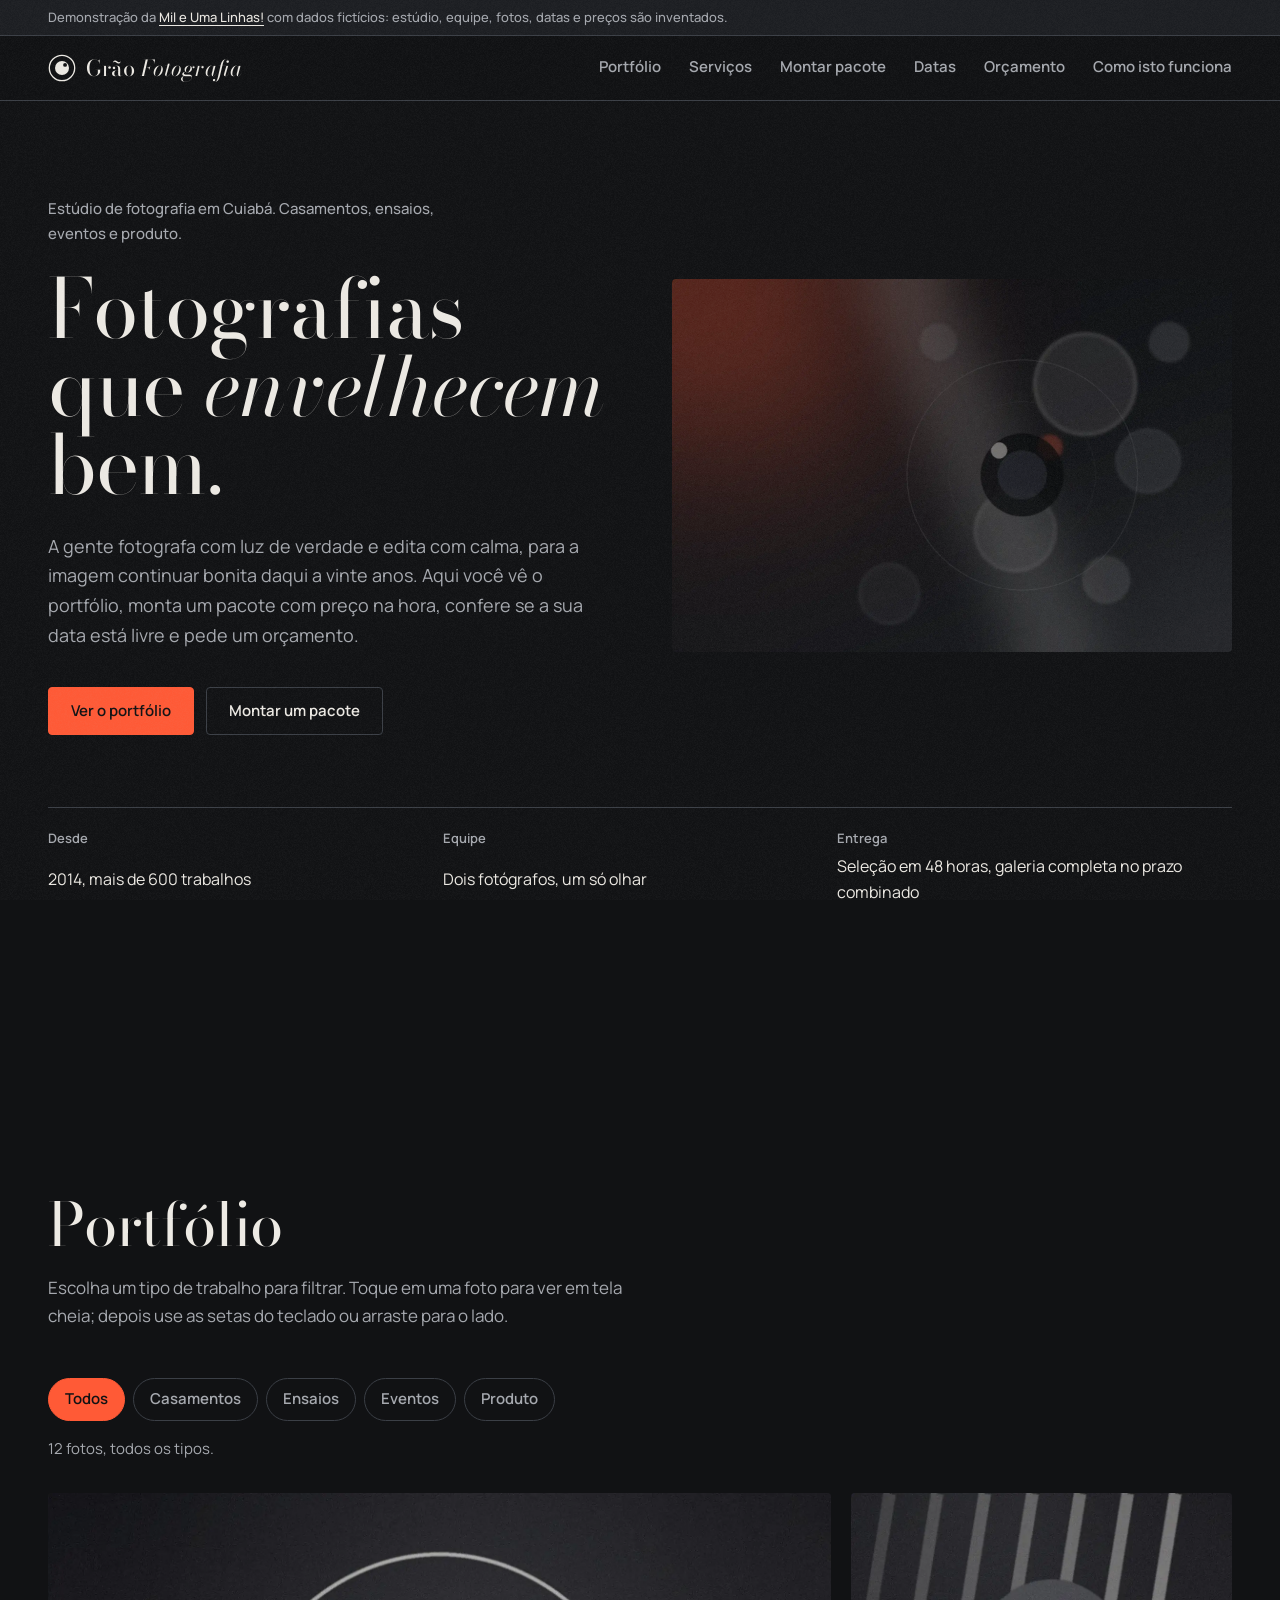
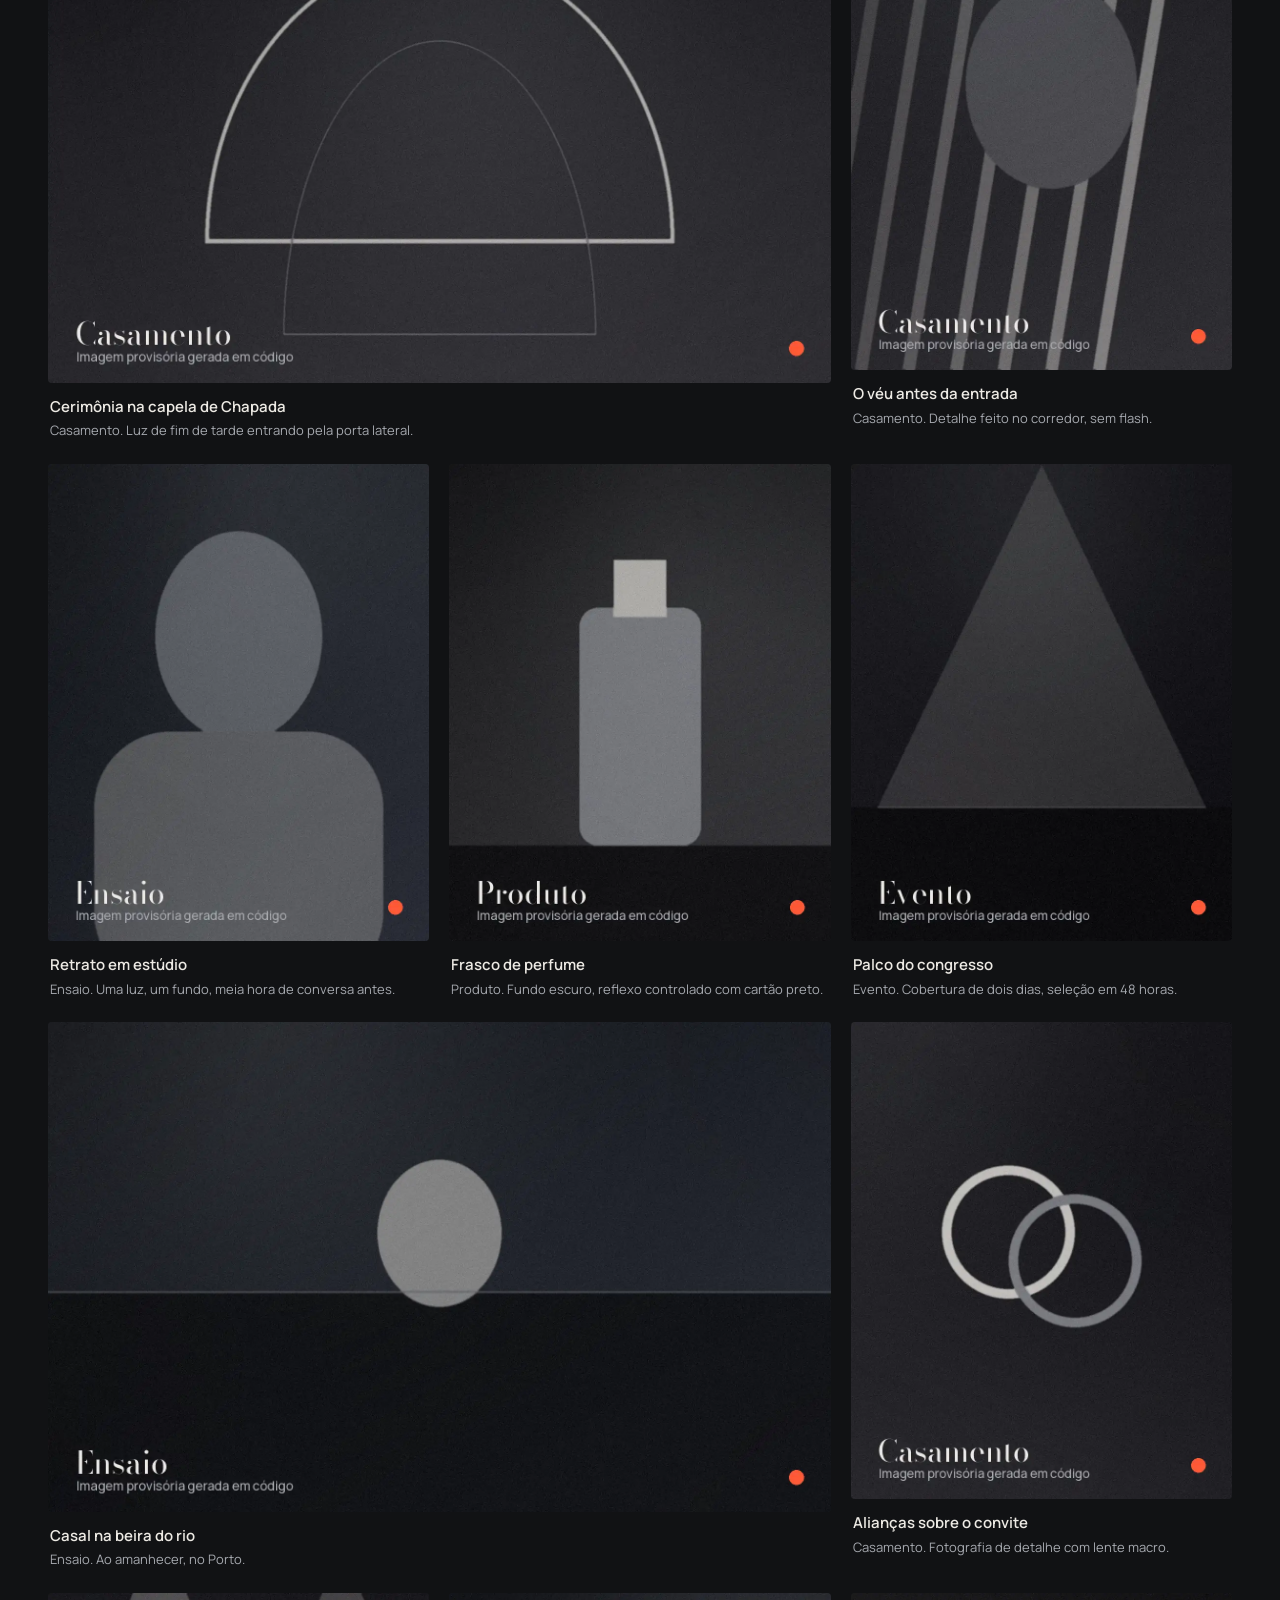
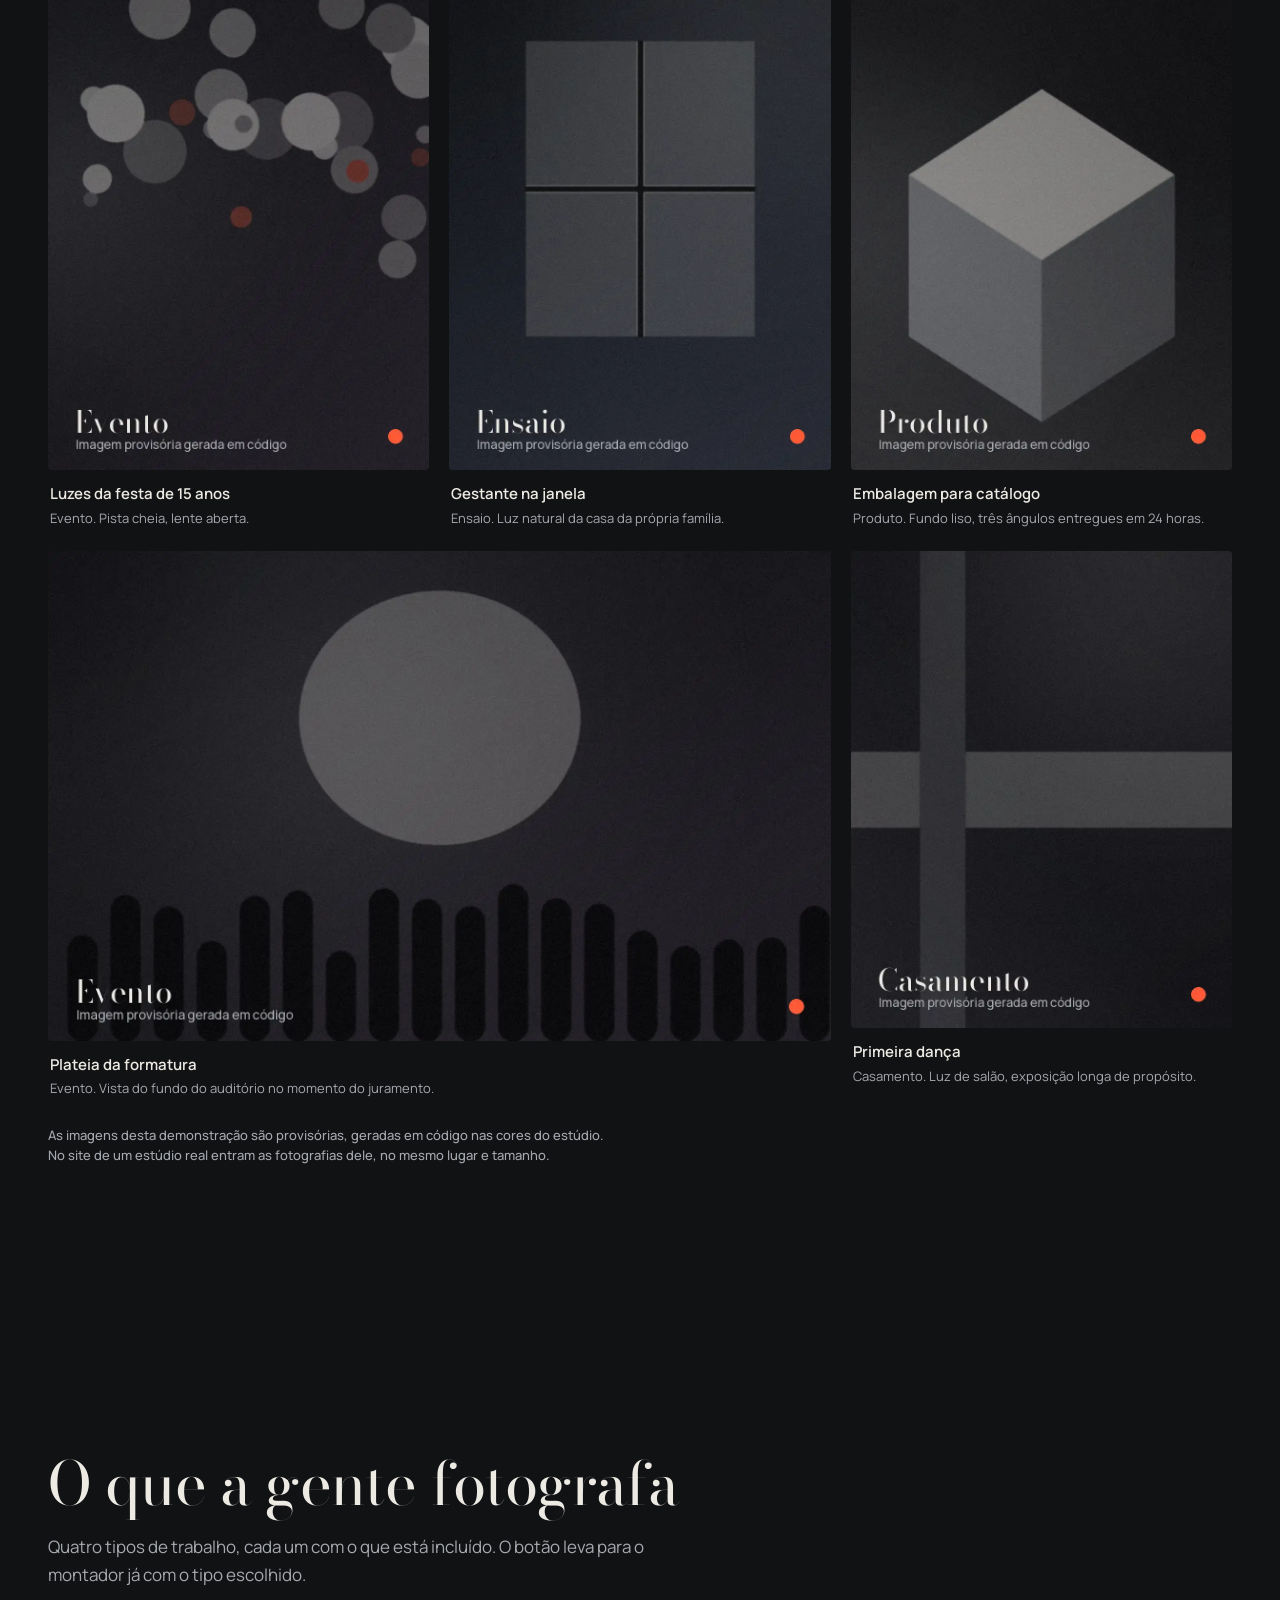
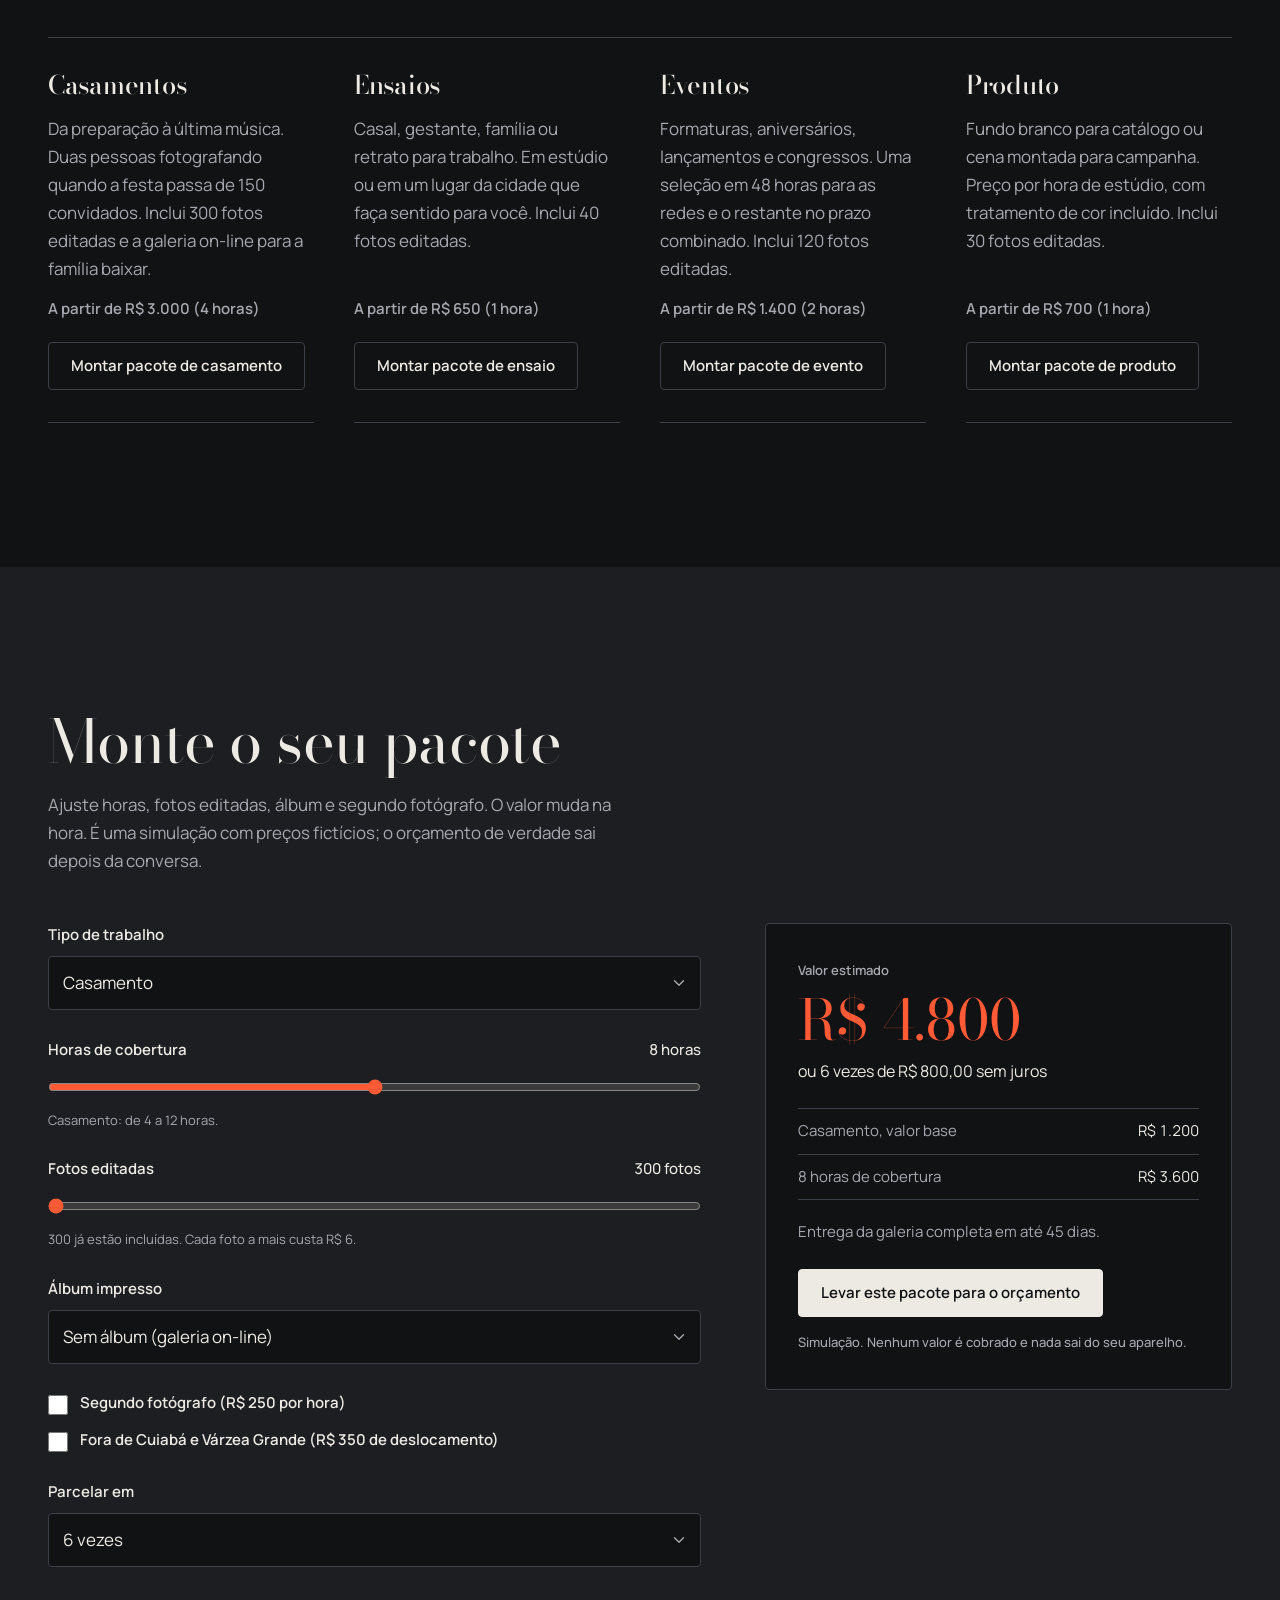
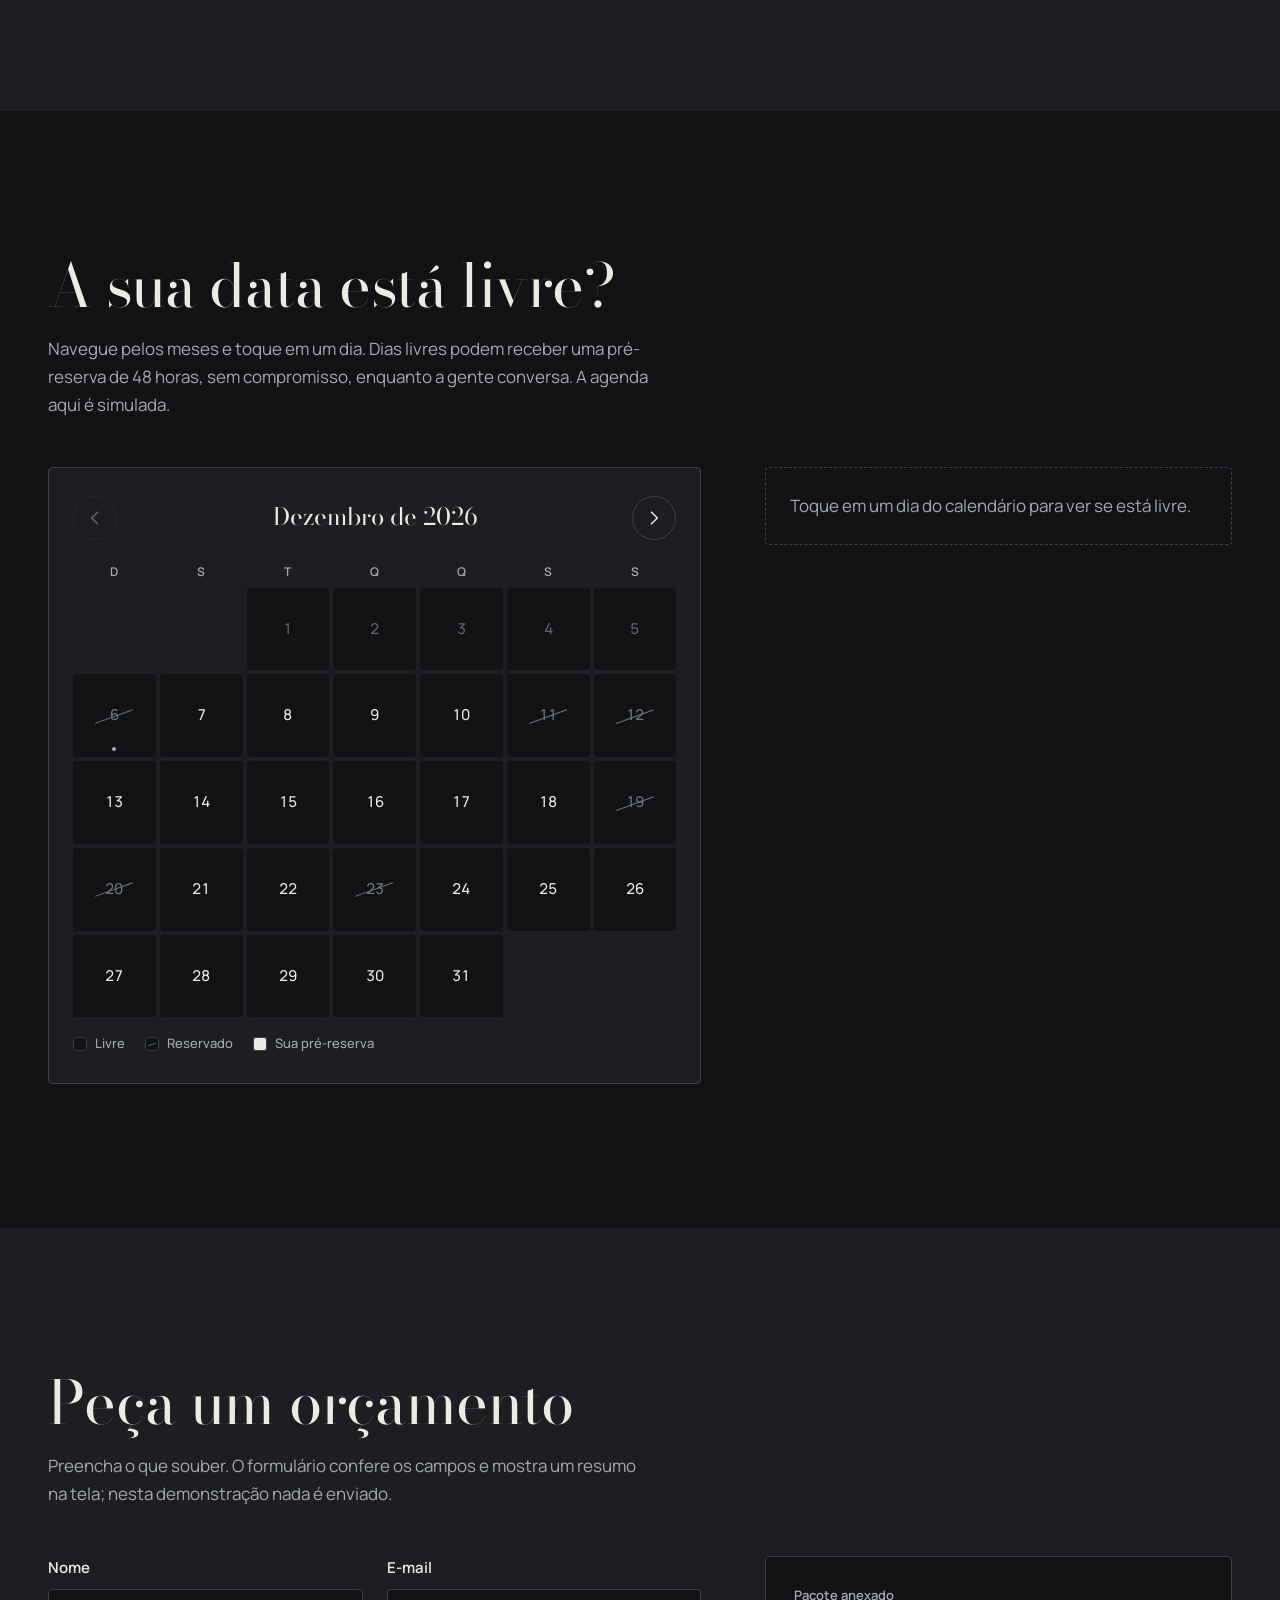
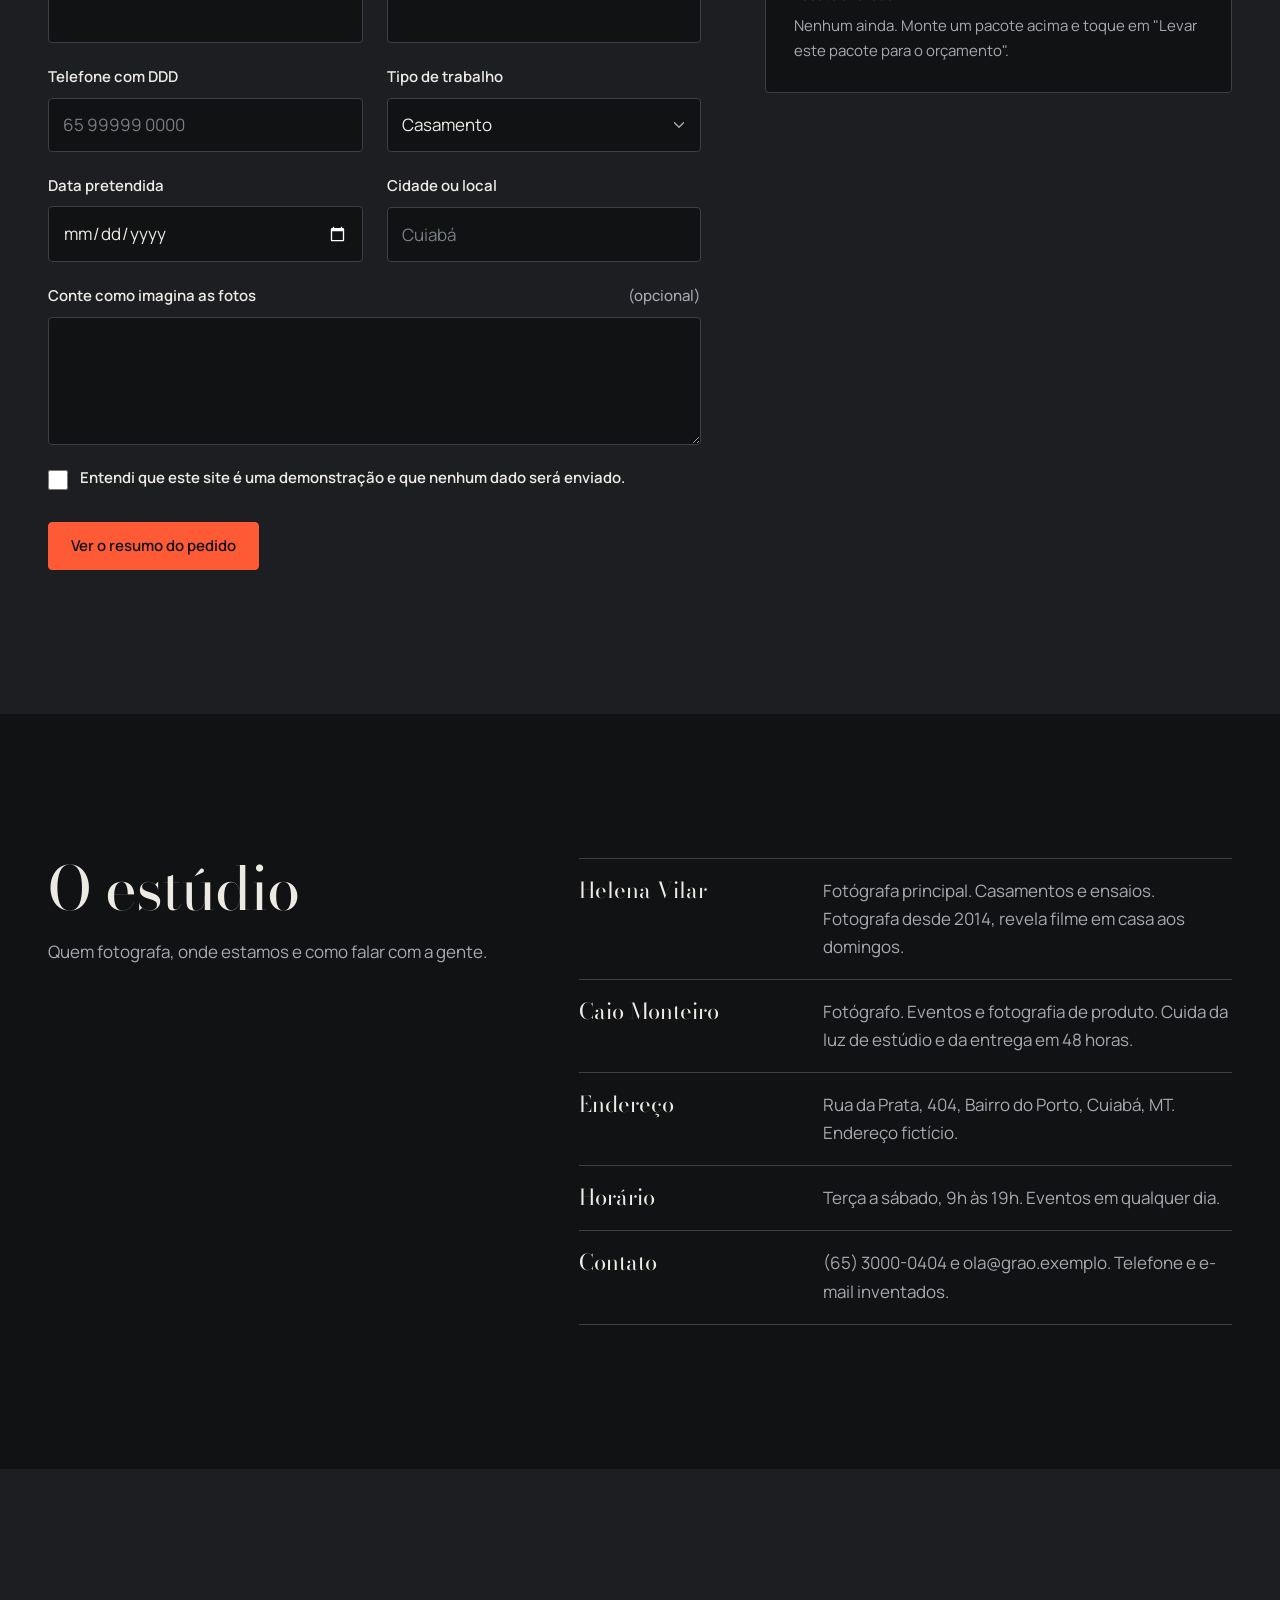
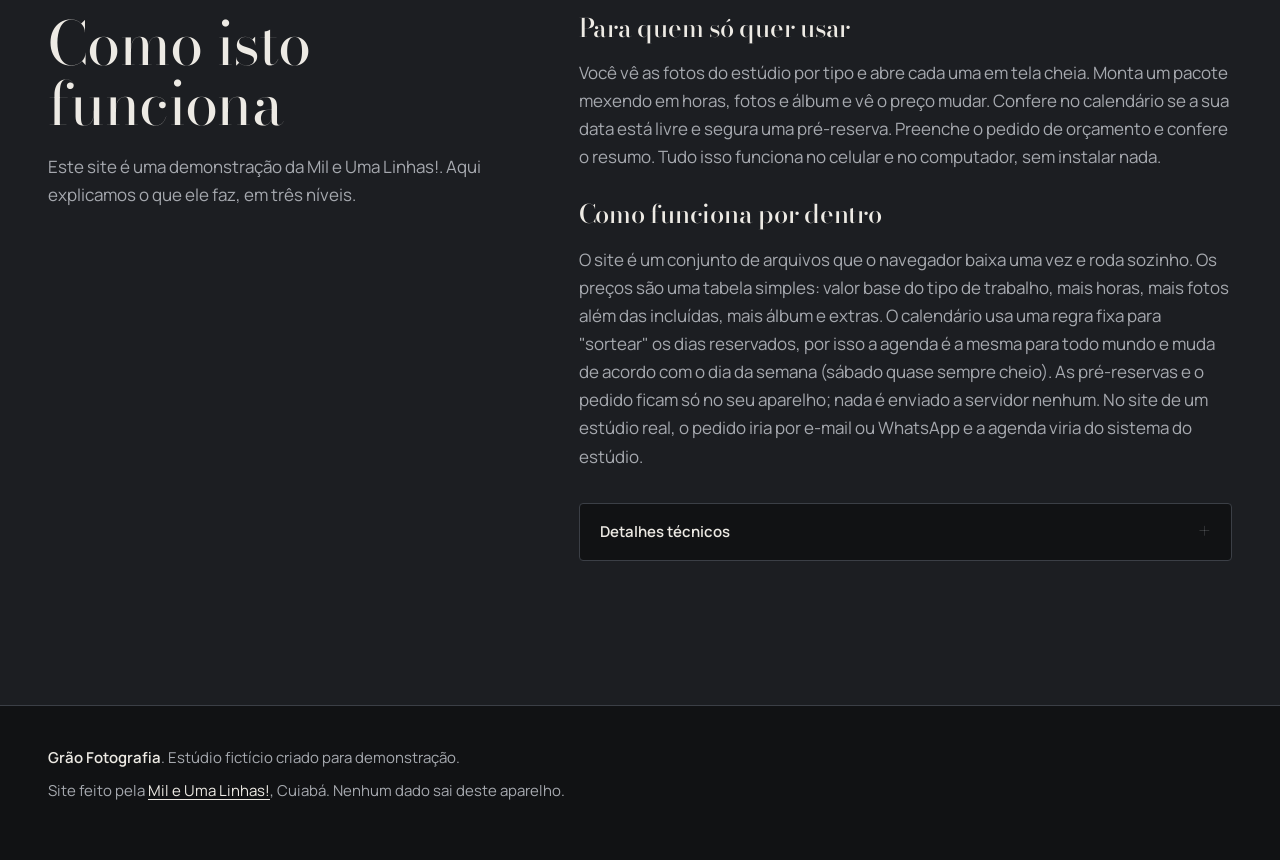
==== index.html @ b2162b63 "Cria vitrine Grão Fotografia Site estático de demonstração para estúdio de fotografia, em HTML, CSS " ====
<!DOCTYPE html>
<html lang="pt-BR">
<head>
  <meta charset="utf-8">
  <meta name="viewport" content="width=device-width, initial-scale=1">
  <meta http-equiv="Content-Security-Policy" content="default-src 'self'; script-src 'self'; style-src 'self'; img-src 'self' data:; font-src 'self'; connect-src 'none'; object-src 'none'; base-uri 'self'; form-action 'none'">
  <title>Grão Fotografia | Fotografias que envelhecem bem</title>
  <meta name="description" content="Site de demonstração de um estúdio de fotografia fictício em Cuiabá: portfólio com filtro e visualização em tela cheia, montador de pacote com preço na hora, calendário de datas disponíveis com pré-reserva simulada e pedido de orçamento. Feito pela Mil e Uma Linhas!.">
  <meta name="theme-color" content="#111214">
  <link rel="canonical" href="https://toshiro01001.github.io/fotografia/">
  <link rel="icon" href="favicon.svg" type="image/svg+xml">
  <link rel="preload" href="fonts/bodoni-moda-latin-opsz-normal.woff2" as="font" type="font/woff2" crossorigin>
  <link rel="preload" href="fonts/manrope-latin-wght-normal.woff2" as="font" type="font/woff2" crossorigin>
  <link rel="stylesheet" href="css/estilo.css">
</head>
<body>
  <a class="pular" href="#conteudo">Pular para o conteúdo</a>

  <p class="faixa-demo">Demonstração da <a href="https://mileumalinhas.com.br">Mil e Uma Linhas!</a> com dados fictícios: estúdio, equipe, fotos, datas e preços são inventados.</p>

  <header class="topo">
    <div class="miolo topo-miolo">
      <a class="marca" href="#inicio" aria-label="Grão Fotografia, início">
        <svg class="marca-sinal" viewBox="0 0 32 32" aria-hidden="true" focusable="false">
          <circle cx="16" cy="16" r="14.5" fill="none" stroke="#EDEAE4" stroke-width="1.5"/>
          <circle cx="16" cy="16" r="8" fill="#EDEAE4"/>
          <circle cx="19.5" cy="12.5" r="2.2" fill="#111214"/>
        </svg>
        <span class="marca-nome">Grão <em>Fotografia</em></span>
      </a>
      <button class="menu-botao" id="menu-botao" type="button" aria-expanded="false" aria-controls="menu">
        <span class="menu-botao-traco" aria-hidden="true"></span>
        <span class="menu-botao-texto">Menu</span>
      </button>
      <nav class="menu" id="menu" aria-label="Seções do site">
        <ul>
          <li><a href="#portfolio">Portfólio</a></li>
          <li><a href="#servicos">Serviços</a></li>
          <li><a href="#pacote">Montar pacote</a></li>
          <li><a href="#datas">Datas</a></li>
          <li><a href="#orcamento">Orçamento</a></li>
          <li><a href="#como-funciona">Como isto funciona</a></li>
        </ul>
      </nav>
    </div>
  </header>

  <main id="conteudo">

    <!-- ABERTURA -->
    <section class="hero" id="inicio" aria-labelledby="hero-titulo">
      <div class="miolo hero-grade">
        <div class="hero-texto">
          <p class="hero-chapeu">Estúdio de fotografia em Cuiabá. Casamentos, ensaios, eventos e produto.</p>
          <h1 id="hero-titulo">Fotografias que <em>envelhecem</em> bem.</h1>
          <p class="hero-apoio">A gente fotografa com luz de verdade e edita com calma, para a imagem continuar bonita daqui a vinte anos. Aqui você vê o portfólio, monta um pacote com preço na hora, confere se a sua data está livre e pede um orçamento.</p>
          <div class="hero-acoes">
            <a class="botao botao-principal" href="#portfolio">Ver o portfólio</a>
            <a class="botao botao-secundario" href="#pacote">Montar um pacote</a>
          </div>
        </div>
        <figure class="hero-figura">
          <img class="hero-foto" src="img/hero.webp" width="1600" height="1067" alt="Composição abstrata nas cores do estúdio: fundo quase preto com um halo vermelho de sala de revelação, círculos de luz desfocada em prata e um anel de lente ao centro." fetchpriority="high">
        </figure>
        <dl class="hero-fatos">
          <div><dt>Desde</dt><dd>2014, mais de 600 trabalhos</dd></div>
          <div><dt>Equipe</dt><dd>Dois fotógrafos, um só olhar</dd></div>
          <div><dt>Entrega</dt><dd>Seleção em 48 horas, galeria completa no prazo combinado</dd></div>
        </dl>
      </div>
    </section>

    <!-- PORTFÓLIO -->
    <section class="secao" id="portfolio" aria-labelledby="port-titulo">
      <div class="miolo">
        <div class="secao-cabeca">
          <h2 id="port-titulo">Portfólio</h2>
          <p class="secao-frase">Escolha um tipo de trabalho para filtrar. Toque em uma foto para ver em tela cheia; depois use as setas do teclado ou arraste para o lado.</p>
        </div>
        <fieldset class="filtros" id="filtros">
          <legend class="visualmente-oculto">Filtrar o portfólio por tipo</legend>
          <label class="chip"><input type="radio" name="filtro" value="" checked><span>Todos</span></label>
          <label class="chip"><input type="radio" name="filtro" value="casamento"><span>Casamentos</span></label>
          <label class="chip"><input type="radio" name="filtro" value="ensaio"><span>Ensaios</span></label>
          <label class="chip"><input type="radio" name="filtro" value="evento"><span>Eventos</span></label>
          <label class="chip"><input type="radio" name="filtro" value="produto"><span>Produto</span></label>
        </fieldset>
        <p class="filtro-resumo" id="filtro-resumo" aria-live="polite">12 fotos, todos os tipos.</p>

        <ul class="grade-fotos" id="grade-fotos">
          <li class="foto-item foto-larga" data-tipo="casamento">
            <figure>
              <button type="button" class="foto-botao" aria-label="Abrir em tela cheia: Cerimônia na capela de Chapada">
                <img src="img/casamento-1.webp" width="1600" height="1000" alt="Imagem provisória de casamento: dois arcos claros sobre fundo escuro." loading="eager">
              </button>
              <figcaption><strong>Cerimônia na capela de Chapada</strong><span>Casamento. Luz de fim de tarde entrando pela porta lateral.</span></figcaption>
            </figure>
          </li>
          <li class="foto-item" data-tipo="casamento">
            <figure>
              <button type="button" class="foto-botao" aria-label="Abrir em tela cheia: O véu antes da entrada">
                <img src="img/casamento-2.webp" width="800" height="1000" alt="Imagem provisória de casamento: faixas diagonais claras e uma elipse prata." loading="eager">
              </button>
              <figcaption><strong>O véu antes da entrada</strong><span>Casamento. Detalhe feito no corredor, sem flash.</span></figcaption>
            </figure>
          </li>
          <li class="foto-item" data-tipo="ensaio">
            <figure>
              <button type="button" class="foto-botao" aria-label="Abrir em tela cheia: Retrato em estúdio">
                <img src="img/ensaio-1.webp" width="800" height="1000" alt="Imagem provisória de ensaio: silhueta geométrica de um retrato em prata." loading="lazy">
              </button>
              <figcaption><strong>Retrato em estúdio</strong><span>Ensaio. Uma luz, um fundo, meia hora de conversa antes.</span></figcaption>
            </figure>
          </li>
          <li class="foto-item" data-tipo="produto">
            <figure>
              <button type="button" class="foto-botao" aria-label="Abrir em tela cheia: Frasco de perfume">
                <img src="img/produto-1.webp" width="800" height="1000" alt="Imagem provisória de produto: silhueta de um frasco em prata sobre fundo escuro." loading="lazy">
              </button>
              <figcaption><strong>Frasco de perfume</strong><span>Produto. Fundo escuro, reflexo controlado com cartão preto.</span></figcaption>
            </figure>
          </li>
          <li class="foto-item" data-tipo="evento">
            <figure>
              <button type="button" class="foto-botao" aria-label="Abrir em tela cheia: Palco do congresso">
                <img src="img/evento-1.webp" width="800" height="1000" alt="Imagem provisória de evento: triângulo de luz sobre um palco escuro." loading="lazy">
              </button>
              <figcaption><strong>Palco do congresso</strong><span>Evento. Cobertura de dois dias, seleção em 48 horas.</span></figcaption>
            </figure>
          </li>
          <li class="foto-item foto-larga" data-tipo="ensaio">
            <figure>
              <button type="button" class="foto-botao" aria-label="Abrir em tela cheia: Casal na beira do rio">
                <img src="img/ensaio-2.webp" width="1600" height="1000" alt="Imagem provisória de ensaio: horizonte com uma elipse clara acima da linha d'água." loading="lazy">
              </button>
              <figcaption><strong>Casal na beira do rio</strong><span>Ensaio. Ao amanhecer, no Porto.</span></figcaption>
            </figure>
          </li>
          <li class="foto-item" data-tipo="casamento">
            <figure>
              <button type="button" class="foto-botao" aria-label="Abrir em tela cheia: Alianças sobre o convite">
                <img src="img/casamento-3.webp" width="800" height="1000" alt="Imagem provisória de casamento: dois anéis entrelaçados em prata." loading="lazy">
              </button>
              <figcaption><strong>Alianças sobre o convite</strong><span>Casamento. Fotografia de detalhe com lente macro.</span></figcaption>
            </figure>
          </li>
          <li class="foto-item" data-tipo="evento">
            <figure>
              <button type="button" class="foto-botao" aria-label="Abrir em tela cheia: Luzes da festa de 15 anos">
                <img src="img/evento-2.webp" width="800" height="1000" alt="Imagem provisória de evento: pontos de luz desfocados em prata e vermelho." loading="lazy">
              </button>
              <figcaption><strong>Luzes da festa de 15 anos</strong><span>Evento. Pista cheia, lente aberta.</span></figcaption>
            </figure>
          </li>
          <li class="foto-item" data-tipo="ensaio">
            <figure>
              <button type="button" class="foto-botao" aria-label="Abrir em tela cheia: Gestante na janela">
                <img src="img/ensaio-3.webp" width="800" height="1000" alt="Imagem provisória de ensaio: janela de quatro vidros com luz suave." loading="lazy">
              </button>
              <figcaption><strong>Gestante na janela</strong><span>Ensaio. Luz natural da casa da própria família.</span></figcaption>
            </figure>
          </li>
          <li class="foto-item" data-tipo="produto">
            <figure>
              <button type="button" class="foto-botao" aria-label="Abrir em tela cheia: Embalagem para catálogo">
                <img src="img/produto-2.webp" width="800" height="1000" alt="Imagem provisória de produto: um cubo em perspectiva em tons de prata." loading="lazy">
              </button>
              <figcaption><strong>Embalagem para catálogo</strong><span>Produto. Fundo liso, três ângulos entregues em 24 horas.</span></figcaption>
            </figure>
          </li>
          <li class="foto-item foto-larga" data-tipo="evento">
            <figure>
              <button type="button" class="foto-botao" aria-label="Abrir em tela cheia: Plateia da formatura">
                <img src="img/evento-3.webp" width="1600" height="1000" alt="Imagem provisória de evento: silhuetas de uma plateia diante de uma luz clara." loading="lazy">
              </button>
              <figcaption><strong>Plateia da formatura</strong><span>Evento. Vista do fundo do auditório no momento do juramento.</span></figcaption>
            </figure>
          </li>
          <li class="foto-item" data-tipo="casamento">
            <figure>
              <button type="button" class="foto-botao" aria-label="Abrir em tela cheia: Primeira dança">
                <img src="img/casamento-4.webp" width="800" height="1000" alt="Imagem provisória de casamento: faixas claras cruzadas sobre fundo escuro." loading="lazy">
              </button>
              <figcaption><strong>Primeira dança</strong><span>Casamento. Luz de salão, exposição longa de propósito.</span></figcaption>
            </figure>
          </li>
        </ul>
        <p class="nota">As imagens desta demonstração são provisórias, geradas em código nas cores do estúdio. No site de um estúdio real entram as fotografias dele, no mesmo lugar e tamanho.</p>
      </div>
    </section>

    <!-- VISOR EM TELA CHEIA -->
    <dialog class="visor" id="visor" aria-labelledby="visor-titulo">
      <div class="visor-barra">
        <p class="visor-contador" id="visor-contador" aria-live="polite">1 de 12</p>
        <button type="button" class="visor-fechar" id="visor-fechar" aria-label="Fechar a foto em tela cheia">Fechar</button>
      </div>
      <div class="visor-palco" id="visor-palco">
        <button type="button" class="visor-seta visor-anterior" id="visor-anterior" aria-label="Foto anterior">
          <svg viewBox="0 0 24 24" aria-hidden="true" focusable="false"><path d="M15 5l-7 7 7 7" fill="none" stroke="currentColor" stroke-width="1.8" stroke-linecap="round" stroke-linejoin="round"/></svg>
        </button>
        <img class="visor-foto" id="visor-foto" src="img/casamento-1.webp" alt="" width="1600" height="1000">
        <button type="button" class="visor-seta visor-proxima" id="visor-proxima" aria-label="Próxima foto">
          <svg viewBox="0 0 24 24" aria-hidden="true" focusable="false"><path d="M9 5l7 7-7 7" fill="none" stroke="currentColor" stroke-width="1.8" stroke-linecap="round" stroke-linejoin="round"/></svg>
        </button>
      </div>
      <div class="visor-legenda">
        <p class="visor-titulo" id="visor-titulo">Cerimônia na capela de Chapada</p>
        <p class="visor-texto" id="visor-texto">Casamento. Luz de fim de tarde entrando pela porta lateral.</p>
        <p class="visor-dica">Setas do teclado para mudar, Esc para fechar. No celular, arraste para o lado.</p>
      </div>
    </dialog>

    <!-- SERVIÇOS -->
    <section class="secao" id="servicos" aria-labelledby="serv-titulo">
      <div class="miolo">
        <div class="secao-cabeca">
          <h2 id="serv-titulo">O que a gente fotografa</h2>
          <p class="secao-frase">Quatro tipos de trabalho, cada um com o que está incluído. O botão leva para o montador já com o tipo escolhido.</p>
        </div>
        <ul class="servicos">
          <li class="servico">
            <h3>Casamentos</h3>
            <p>Da preparação à última música. Duas pessoas fotografando quando a festa passa de 150 convidados. Inclui 300 fotos editadas e a galeria on-line para a família baixar.</p>
            <p class="servico-preco">A partir de R$ 3.000 (4 horas)</p>
            <button type="button" class="botao botao-secundario" data-tipo-pacote="casamento">Montar pacote de casamento</button>
          </li>
          <li class="servico">
            <h3>Ensaios</h3>
            <p>Casal, gestante, família ou retrato para trabalho. Em estúdio ou em um lugar da cidade que faça sentido para você. Inclui 40 fotos editadas.</p>
            <p class="servico-preco">A partir de R$ 650 (1 hora)</p>
            <button type="button" class="botao botao-secundario" data-tipo-pacote="ensaio">Montar pacote de ensaio</button>
          </li>
          <li class="servico">
            <h3>Eventos</h3>
            <p>Formaturas, aniversários, lançamentos e congressos. Uma seleção em 48 horas para as redes e o restante no prazo combinado. Inclui 120 fotos editadas.</p>
            <p class="servico-preco">A partir de R$ 1.400 (2 horas)</p>
            <button type="button" class="botao botao-secundario" data-tipo-pacote="evento">Montar pacote de evento</button>
          </li>
          <li class="servico">
            <h3>Produto</h3>
            <p>Fundo branco para catálogo ou cena montada para campanha. Preço por hora de estúdio, com tratamento de cor incluído. Inclui 30 fotos editadas.</p>
            <p class="servico-preco">A partir de R$ 700 (1 hora)</p>
            <button type="button" class="botao botao-secundario" data-tipo-pacote="produto">Montar pacote de produto</button>
          </li>
        </ul>
      </div>
    </section>

    <!-- MONTADOR DE PACOTE -->
    <section class="secao secao-painel" id="pacote" aria-labelledby="pac-titulo">
      <div class="miolo">
        <div class="secao-cabeca">
          <h2 id="pac-titulo">Monte o seu pacote</h2>
          <p class="secao-frase">Ajuste horas, fotos editadas, álbum e segundo fotógrafo. O valor muda na hora. É uma simulação com preços fictícios; o orçamento de verdade sai depois da conversa.</p>
        </div>
        <form class="montador" id="montador" aria-label="Montador de pacote">
          <div class="montador-campos">
            <div class="campo">
              <label for="pac-tipo">Tipo de trabalho</label>
              <select id="pac-tipo" name="tipo">
                <option value="casamento" selected>Casamento</option>
                <option value="ensaio">Ensaio</option>
                <option value="evento">Evento</option>
                <option value="produto">Fotografia de produto</option>
              </select>
            </div>
            <div class="campo campo-faixa">
              <label for="pac-horas">Horas de cobertura <output id="pac-horas-valor" for="pac-horas">8 horas</output></label>
              <input type="range" id="pac-horas" name="horas" min="4" max="12" step="1" value="8">
              <p class="campo-ajuda" id="pac-horas-ajuda">Casamento: de 4 a 12 horas.</p>
            </div>
            <div class="campo campo-faixa">
              <label for="pac-fotos">Fotos editadas <output id="pac-fotos-valor" for="pac-fotos">300 fotos</output></label>
              <input type="range" id="pac-fotos" name="fotos" min="300" max="1000" step="50" value="300">
              <p class="campo-ajuda" id="pac-fotos-ajuda">300 já estão incluídas. Cada foto a mais custa R$ 6.</p>
            </div>
            <div class="campo">
              <label for="pac-album">Álbum impresso</label>
              <select id="pac-album" name="album">
                <option value="nenhum" selected>Sem álbum (galeria on-line)</option>
                <option value="pequeno">Álbum 20x20 cm, 30 páginas (R$ 890)</option>
                <option value="grande">Álbum 30x30 cm, 40 páginas (R$ 1.490)</option>
              </select>
            </div>
            <div class="campo campo-caixas">
              <label class="caixa"><input type="checkbox" id="pac-segundo" name="segundo"><span>Segundo fotógrafo (R$ 250 por hora)</span></label>
              <label class="caixa"><input type="checkbox" id="pac-deslocamento" name="deslocamento"><span>Fora de Cuiabá e Várzea Grande (R$ 350 de deslocamento)</span></label>
            </div>
            <div class="campo">
              <label for="pac-vezes">Parcelar em</label>
              <select id="pac-vezes" name="vezes">
                <option value="1">1 vez</option>
                <option value="3">3 vezes</option>
                <option value="6" selected>6 vezes</option>
                <option value="10">10 vezes</option>
              </select>
            </div>
          </div>
          <div class="montador-resultado" aria-live="polite">
            <p class="resultado-rotulo">Valor estimado</p>
            <p class="resultado-total" id="pac-total">R$ 4.800</p>
            <p class="resultado-parcela" id="pac-parcela">ou 6 vezes de R$ 800,00 sem juros</p>
            <dl class="resultado-linhas" id="pac-linhas"></dl>
            <p class="resultado-prazo" id="pac-prazo">Entrega da galeria completa em até 45 dias.</p>
            <button type="button" class="botao botao-claro" id="pac-levar">Levar este pacote para o orçamento</button>
            <p class="nota">Simulação. Nenhum valor é cobrado e nada sai do seu aparelho.</p>
          </div>
        </form>
      </div>
    </section>

    <!-- DATAS -->
    <section class="secao" id="datas" aria-labelledby="datas-titulo">
      <div class="miolo">
        <div class="secao-cabeca">
          <h2 id="datas-titulo">A sua data está livre?</h2>
          <p class="secao-frase">Navegue pelos meses e toque em um dia. Dias livres podem receber uma pré-reserva de 48 horas, sem compromisso, enquanto a gente conversa. A agenda aqui é simulada.</p>
        </div>
        <div class="datas-grade">
          <div class="calendario" id="calendario">
            <div class="cal-cabeca">
              <button type="button" class="cal-nav" id="cal-anterior" aria-label="Mês anterior">
                <svg viewBox="0 0 24 24" aria-hidden="true" focusable="false"><path d="M15 5l-7 7 7 7" fill="none" stroke="currentColor" stroke-width="1.8" stroke-linecap="round" stroke-linejoin="round"/></svg>
              </button>
              <p class="cal-mes" id="cal-mes" aria-live="polite">Novembro de 2026</p>
              <button type="button" class="cal-nav" id="cal-proximo" aria-label="Próximo mês">
                <svg viewBox="0 0 24 24" aria-hidden="true" focusable="false"><path d="M9 5l7 7-7 7" fill="none" stroke="currentColor" stroke-width="1.8" stroke-linecap="round" stroke-linejoin="round"/></svg>
              </button>
            </div>
            <div class="cal-semana" aria-hidden="true">
              <span>D</span><span>S</span><span>T</span><span>Q</span><span>Q</span><span>S</span><span>S</span>
            </div>
            <div class="cal-grade" id="cal-grade" role="group" aria-label="Dias do mês"></div>
            <ul class="cal-legenda" aria-label="Legenda do calendário">
              <li><span class="cal-amostra livre" aria-hidden="true"></span>Livre</li>
              <li><span class="cal-amostra ocupado" aria-hidden="true"></span>Reservado</li>
              <li><span class="cal-amostra pre" aria-hidden="true"></span>Sua pré-reserva</li>
            </ul>
          </div>
          <div class="dia-painel" id="dia-painel">
            <p class="dia-vazio" id="dia-vazio">Toque em um dia do calendário para ver se está livre.</p>
            <div class="dia-detalhe" id="dia-detalhe" hidden>
              <p class="dia-numero" id="dia-numero">14</p>
              <p class="dia-nome" id="dia-nome">Sábado, 14 de março de 2027</p>
              <p class="dia-estado" id="dia-estado">Livre para pré-reserva.</p>
              <form class="pre-form" id="pre-form">
                <div class="campo">
                  <label for="pre-nome">Seu primeiro nome</label>
                  <input type="text" id="pre-nome" name="nome" autocomplete="given-name" maxlength="40">
                </div>
                <div class="campo">
                  <label for="pre-tipo">Tipo de trabalho</label>
                  <select id="pre-tipo" name="tipo">
                    <option value="casamento">Casamento</option>
                    <option value="ensaio">Ensaio</option>
                    <option value="evento">Evento</option>
                    <option value="produto">Fotografia de produto</option>
                  </select>
                </div>
                <label class="caixa"><input type="checkbox" id="pre-guardar" name="guardar"><span>Guardar minhas pré-reservas neste navegador. Fica só neste aparelho; quem usar o mesmo navegador vê o nome e a data.</span></label>
                <p class="erro" id="pre-erro" role="alert" hidden></p>
                <button type="submit" class="botao botao-principal" id="pre-confirmar">Pré-reservar esta data</button>
              </form>
              <div class="pre-feito" id="pre-feito" hidden>
                <p>Pré-reserva feita por 48 horas. Nada foi enviado: a confirmação de verdade acontece pela conversa com o estúdio.</p>
                <button type="button" class="botao botao-secundario" id="pre-orcar">Pedir orçamento para esta data</button>
              </div>
            </div>
          </div>
        </div>
        <div class="minhas-pre" id="minhas-pre" hidden>
          <h3>Suas pré-reservas</h3>
          <ul id="minhas-lista"></ul>
          <button type="button" class="botao-texto" id="minhas-apagar">Apagar todas</button>
        </div>
      </div>
    </section>

    <!-- ORÇAMENTO -->
    <section class="secao secao-painel" id="orcamento" aria-labelledby="orc-titulo">
      <div class="miolo">
        <div class="secao-cabeca">
          <h2 id="orc-titulo">Peça um orçamento</h2>
          <p class="secao-frase">Preencha o que souber. O formulário confere os campos e mostra um resumo na tela; nesta demonstração nada é enviado.</p>
        </div>
        <form class="orcamento" id="orcamento-form" novalidate>
          <div class="orcamento-campos">
            <div class="campo">
              <label for="orc-nome">Nome</label>
              <input type="text" id="orc-nome" name="nome" autocomplete="name" required>
              <p class="erro" id="orc-nome-erro" hidden></p>
            </div>
            <div class="campo">
              <label for="orc-email">E-mail</label>
              <input type="email" id="orc-email" name="email" autocomplete="email" required inputmode="email">
              <p class="erro" id="orc-email-erro" hidden></p>
            </div>
            <div class="campo">
              <label for="orc-fone">Telefone com DDD</label>
              <input type="tel" id="orc-fone" name="fone" autocomplete="tel" inputmode="tel" placeholder="65 99999 0000">
              <p class="erro" id="orc-fone-erro" hidden></p>
            </div>
            <div class="campo">
              <label for="orc-tipo">Tipo de trabalho</label>
              <select id="orc-tipo" name="tipo">
                <option value="casamento">Casamento</option>
                <option value="ensaio">Ensaio</option>
                <option value="evento">Evento</option>
                <option value="produto">Fotografia de produto</option>
              </select>
            </div>
            <div class="campo">
              <label for="orc-data">Data pretendida</label>
              <input type="date" id="orc-data" name="data">
              <p class="erro" id="orc-data-erro" hidden></p>
            </div>
            <div class="campo">
              <label for="orc-local">Cidade ou local</label>
              <input type="text" id="orc-local" name="local" autocomplete="address-level2" placeholder="Cuiabá">
            </div>
            <div class="campo campo-largo">
              <label for="orc-msg">Conte como imagina as fotos <span class="opcional">(opcional)</span></label>
              <textarea id="orc-msg" name="mensagem" rows="4" maxlength="600"></textarea>
            </div>
            <div class="campo campo-largo">
              <label class="caixa"><input type="checkbox" id="orc-ciente" name="ciente" required><span>Entendi que este site é uma demonstração e que nenhum dado será enviado.</span></label>
              <p class="erro" id="orc-ciente-erro" hidden></p>
            </div>
          </div>
          <aside class="orcamento-pacote" id="orc-pacote" aria-live="polite">
            <p class="resultado-rotulo">Pacote anexado</p>
            <p id="orc-pacote-texto">Nenhum ainda. Monte um pacote acima e toque em "Levar este pacote para o orçamento".</p>
          </aside>
          <div class="orcamento-acoes">
            <p class="erro" id="orc-erro" role="alert" hidden></p>
            <button type="submit" class="botao botao-principal">Ver o resumo do pedido</button>
          </div>
        </form>
        <div class="resumo" id="orc-resumo" hidden tabindex="-1">
          <h3>Resumo do seu pedido</h3>
          <p>É isto que o estúdio receberia. Nesta demonstração, o resumo fica só na sua tela.</p>
          <dl id="orc-resumo-lista"></dl>
          <button type="button" class="botao botao-secundario" id="orc-novo">Editar o pedido</button>
        </div>
      </div>
    </section>

    <!-- O ESTÚDIO -->
    <section class="secao" id="estudio" aria-labelledby="est-titulo">
      <div class="miolo estudio-grade">
        <div class="secao-cabeca">
          <h2 id="est-titulo">O estúdio</h2>
          <p class="secao-frase">Quem fotografa, onde estamos e como falar com a gente.</p>
        </div>
        <dl class="ficha">
          <div><dt>Helena Vilar</dt><dd>Fotógrafa principal. Casamentos e ensaios. Fotografa desde 2014, revela filme em casa aos domingos.</dd></div>
          <div><dt>Caio Monteiro</dt><dd>Fotógrafo. Eventos e fotografia de produto. Cuida da luz de estúdio e da entrega em 48 horas.</dd></div>
          <div><dt>Endereço</dt><dd>Rua da Prata, 404, Bairro do Porto, Cuiabá, MT. Endereço fictício.</dd></div>
          <div><dt>Horário</dt><dd>Terça a sábado, 9h às 19h. Eventos em qualquer dia.</dd></div>
          <div><dt>Contato</dt><dd>(65) 3000-0404 e ola@grao.exemplo. Telefone e e-mail inventados.</dd></div>
        </dl>
      </div>
    </section>

    <!-- COMO ISTO FUNCIONA -->
    <section class="secao secao-painel" id="como-funciona" aria-labelledby="como-titulo">
      <div class="miolo como-grade">
        <div class="secao-cabeca">
          <h2 id="como-titulo">Como isto funciona</h2>
          <p class="secao-frase">Este site é uma demonstração da Mil e Uma Linhas!. Aqui explicamos o que ele faz, em três níveis.</p>
        </div>
        <div class="como-texto">
          <h3>Para quem só quer usar</h3>
          <p>Você vê as fotos do estúdio por tipo e abre cada uma em tela cheia. Monta um pacote mexendo em horas, fotos e álbum e vê o preço mudar. Confere no calendário se a sua data está livre e segura uma pré-reserva. Preenche o pedido de orçamento e confere o resumo. Tudo isso funciona no celular e no computador, sem instalar nada.</p>
          <h3>Como funciona por dentro</h3>
          <p>O site é um conjunto de arquivos que o navegador baixa uma vez e roda sozinho. Os preços são uma tabela simples: valor base do tipo de trabalho, mais horas, mais fotos além das incluídas, mais álbum e extras. O calendário usa uma regra fixa para "sortear" os dias reservados, por isso a agenda é a mesma para todo mundo e muda de acordo com o dia da semana (sábado quase sempre cheio). As pré-reservas e o pedido ficam só no seu aparelho; nada é enviado a servidor nenhum. No site de um estúdio real, o pedido iria por e-mail ou WhatsApp e a agenda viria do sistema do estúdio.</p>
          <details class="detalhes-tecnicos">
            <summary>Detalhes técnicos</summary>
            <ul>
              <li>HTML, CSS e JavaScript puros. Sem framework, sem biblioteca, sem CDN, sem fonte externa, sem analytics.</li>
              <li><code>Content-Security-Policy</code> por <code>meta</code>: <code>default-src 'self'</code>, sem script inline, sem estilo inline, <code>connect-src 'none'</code>, <code>form-action 'none'</code>.</li>
              <li>Portfólio: a grade é HTML estático com <code>data-tipo</code>; o filtro é um grupo de <code>radio</code> e o JavaScript só alterna o atributo <code>hidden</code>. A grade usa <code>grid-auto-flow: dense</code> para fechar buracos.</li>
              <li>Tela cheia: elemento nativo <code>&lt;dialog&gt;</code> com <code>showModal()</code>, que já prende o foco e fecha com Esc. Setas do teclado e arraste por <code>pointerdown</code>/<code>pointerup</code> mudam a foto.</li>
              <li>Montador: cálculo em <code>js/app.js</code> a partir da tabela em <code>js/dados.js</code>; formatação com <code>Intl.NumberFormat("pt-BR")</code>.</li>
              <li>Calendário: função de dispersão determinística sobre a string da data decide se o dia está reservado; as pré-reservas ficam em memória e, se a pessoa marcar a caixa, em <code>localStorage</code> na chave <code>grao-prereservas</code>.</li>
              <li>Orçamento: <code>novalidate</code> no formulário e validação própria; o envio é interceptado e vira um resumo na tela.</li>
              <li>Fontes Bodoni Moda e Manrope em <code>woff2</code> local, licença SIL OFL. Imagens em <code>webp</code> geradas com Pillow, com <code>width</code> e <code>height</code> para não pular o layout.</li>
              <li>Testes em <code>tests/site.cjs</code> com Playwright em 1280x900, iPhone 13 e 320px.</li>
            </ul>
          </details>
        </div>
      </div>
    </section>
  </main>

  <footer class="rodape">
    <div class="miolo rodape-miolo">
      <p><strong>Grão Fotografia</strong>. Estúdio fictício criado para demonstração.</p>
      <p>Site feito pela <a href="https://mileumalinhas.com.br">Mil e Uma Linhas!</a>, Cuiabá. Nenhum dado sai deste aparelho.</p>
    </div>
  </footer>

  <script src="js/dados.js"></script>
  <script src="js/app.js"></script>
</body>
</html>
---- css/estilo.css ----
/* Grão Fotografia: folha de estilo única. Identidade em docs/identidade.md. */

@font-face {
  font-family: "Bodoni Moda";
  font-style: normal;
  font-display: swap;
  font-weight: 400 900;
  src: url("../fonts/bodoni-moda-latin-opsz-normal.woff2") format("woff2-variations");
}
@font-face {
  font-family: "Bodoni Moda";
  font-style: italic;
  font-display: swap;
  font-weight: 400 900;
  src: url("../fonts/bodoni-moda-latin-opsz-italic.woff2") format("woff2-variations");
}
@font-face {
  font-family: "Manrope";
  font-style: normal;
  font-display: swap;
  font-weight: 200 800;
  src: url("../fonts/manrope-latin-wght-normal.woff2") format("woff2-variations");
}

:root {
  --breu: #111214;
  --chumbo: #1C1E22;
  --grafite: #3B3F46;
  --papel: #EDEAE4;
  --prata: #A6A9AF;
  --luz: #FF5A36;
  --luz-escura: #C8401F;
  --serifa: "Bodoni Moda", "Didot", "Bodoni 72", Georgia, serif;
  --sans: "Manrope", "Segoe UI", Roboto, Helvetica, Arial, sans-serif;
  --miolo: 1280px;
  --margem: 20px;
  --raio: 4px;
  --transicao: 150ms ease;
}

*, *::before, *::after { box-sizing: border-box; }

html { scroll-behavior: smooth; -webkit-text-size-adjust: 100%; }

body {
  margin: 0;
  background: var(--breu);
  color: var(--papel);
  font-family: var(--sans);
  font-size: 1.0625rem;
  line-height: 1.65;
  font-weight: 400;
  -webkit-font-smoothing: antialiased;
  overflow-x: hidden;
}

/* Grão: textura fixa e quase invisível sobre toda a página */
body::before {
  content: "";
  position: fixed;
  inset: 0;
  z-index: 50;
  pointer-events: none;
  background-image: url("../img/grao.webp");
  background-size: 240px 240px;
}

h1, h2, h3 {
  font-family: var(--serifa);
  font-weight: 400;
  font-variation-settings: "opsz" 96;
  margin: 0;
  letter-spacing: -0.01em;
  text-wrap: balance;
}
h1 { font-size: clamp(3rem, 8.5vw, 6.5rem); line-height: 0.95; }
h2 { font-size: clamp(2.25rem, 5vw, 3.75rem); line-height: 1; }
h3 { font-size: clamp(1.375rem, 2vw, 1.625rem); line-height: 1.2; font-weight: 500; font-variation-settings: "opsz" 48; }
h1 em, h2 em { font-style: italic; font-weight: 400; }

p { margin: 0; }
a { color: var(--papel); text-decoration: underline; text-decoration-thickness: 1px; text-underline-offset: 3px; }
a:hover { color: #fff; }
ul { margin: 0; padding: 0; list-style: none; }
dl { margin: 0; }
dd { margin: 0; }
img { display: block; max-width: 100%; height: auto; }
button, input, select, textarea { font: inherit; color: inherit; }
button { cursor: pointer; }
code { font-family: ui-monospace, "SFMono-Regular", Menlo, Consolas, monospace; font-size: 0.9em; background: var(--chumbo); padding: 0.1em 0.35em; border-radius: var(--raio); }

:focus-visible { outline: 2px solid var(--luz); outline-offset: 3px; border-radius: 2px; }

.visualmente-oculto {
  position: absolute; width: 1px; height: 1px; margin: -1px; padding: 0;
  overflow: hidden; clip: rect(0 0 0 0); white-space: nowrap; border: 0;
}

.miolo { width: 100%; max-width: var(--miolo); margin: 0 auto; padding-inline: var(--margem); }

.pular {
  position: absolute; left: 12px; top: -60px; z-index: 200;
  background: var(--papel); color: var(--breu); padding: 10px 16px;
  border-radius: var(--raio); text-decoration: none; font-weight: 600;
}
.pular:focus { top: 12px; }

/* Faixa de demonstração */
.faixa-demo {
  font-size: 0.8125rem; line-height: 1.45; font-weight: 500;
  color: var(--prata); background: var(--chumbo);
  padding: 8px var(--margem); text-align: left;
  border-bottom: 1px solid var(--grafite);
}
.faixa-demo a { color: var(--papel); }

/* Topo */
.topo { position: sticky; top: 0; z-index: 40; background: rgba(17, 18, 20, 0.92); backdrop-filter: blur(8px); border-bottom: 1px solid var(--grafite); }
.topo-miolo { display: flex; align-items: center; justify-content: space-between; gap: 16px; min-height: 64px; flex-wrap: wrap; }
.marca { display: inline-flex; align-items: center; gap: 10px; text-decoration: none; color: var(--papel); }
.marca-sinal { width: 28px; height: 28px; flex: none; }
.marca-nome { font-family: var(--serifa); font-size: 1.375rem; font-variation-settings: "opsz" 48; letter-spacing: 0; }
.marca-nome em { font-style: italic; }

.menu-botao {
  display: inline-flex; align-items: center; gap: 10px;
  background: none; border: 1px solid var(--grafite); border-radius: var(--raio);
  color: var(--papel); padding: 8px 14px; font-weight: 600; font-size: 0.9375rem;
}
.menu-botao-traco { display: block; width: 18px; height: 2px; background: currentColor; position: relative; }
.menu-botao-traco::before, .menu-botao-traco::after { content: ""; position: absolute; left: 0; width: 18px; height: 2px; background: currentColor; }
.menu-botao-traco::before { top: -6px; }
.menu-botao-traco::after { top: 6px; }
.menu-botao[aria-expanded="true"] .menu-botao-traco { background: transparent; }
.menu-botao[aria-expanded="true"] .menu-botao-traco::before { top: 0; transform: rotate(45deg); }
.menu-botao[aria-expanded="true"] .menu-botao-traco::after { top: 0; transform: rotate(-45deg); }

.menu { display: none; width: 100%; padding-bottom: 12px; }
.menu.aberto { display: block; }
.menu ul { display: flex; flex-direction: column; gap: 2px; }
.menu a { display: block; padding: 10px 4px; text-decoration: none; color: var(--prata); font-weight: 600; font-size: 0.9375rem; border-bottom: 1px solid var(--grafite); }
.menu a:hover, .menu a:focus-visible { color: var(--papel); }

@media (min-width: 900px) {
  .menu-botao { display: none; }
  .menu { display: block; width: auto; padding: 0; }
  .menu ul { flex-direction: row; gap: 28px; }
  .menu a { padding: 6px 0; border: 0; }
}

/* Botões */
.botao {
  display: inline-flex; align-items: center; justify-content: center; gap: 8px;
  min-height: 48px; padding: 12px 22px; border-radius: var(--raio);
  font-weight: 600; font-size: 0.9375rem; line-height: 1.2; text-decoration: none;
  border: 1px solid transparent; transition: background-color var(--transicao), color var(--transicao), border-color var(--transicao);
  text-align: center;
}
.botao-principal { background: var(--luz); color: var(--breu); border-color: var(--luz); }
.botao-principal:hover { background: #ff7a5c; border-color: #ff7a5c; color: var(--breu); }
.botao-secundario { background: transparent; color: var(--papel); border-color: var(--grafite); }
.botao-secundario:hover { border-color: var(--papel); color: var(--papel); }
.botao-claro { background: var(--papel); color: var(--breu); border-color: var(--papel); }
.botao-claro:hover { background: #fff; color: var(--breu); }
.botao-texto { background: none; border: 0; padding: 8px 0; color: var(--prata); text-decoration: underline; text-underline-offset: 3px; font-weight: 600; font-size: 0.9375rem; }
.botao-texto:hover { color: var(--papel); }

/* Seções */
.secao { padding-block: 96px; }
.secao-painel { background: var(--chumbo); }
.secao-cabeca { max-width: 720px; margin-bottom: 48px; }
.secao-frase { color: var(--prata); margin-top: 20px; font-size: 1.0625rem; max-width: 60ch; }
.nota { color: var(--prata); font-size: 0.8125rem; line-height: 1.5; font-weight: 500; margin-top: 24px; max-width: 70ch; }

@media (min-width: 900px) {
  :root { --margem: 48px; }
  .secao { padding-block: 144px; }
}

/* Hero */
.hero { padding-block: 64px 96px; }
.hero-grade { display: grid; gap: 40px; }
.hero-chapeu { color: var(--prata); font-weight: 500; font-size: 0.9375rem; margin-bottom: 24px; max-width: 46ch; }
.hero-apoio { margin-top: 28px; color: var(--prata); font-size: 1.125rem; max-width: 56ch; }
.hero-acoes { display: flex; flex-wrap: wrap; gap: 12px; margin-top: 36px; }
.hero-figura { margin: 0; }
.hero-foto { width: 100%; aspect-ratio: 3 / 2; object-fit: cover; border-radius: var(--raio); background: var(--chumbo); }
.hero-fatos { display: grid; gap: 0; border-top: 1px solid var(--grafite); }
.hero-fatos > div { padding: 16px 0; border-bottom: 1px solid var(--grafite); display: grid; gap: 4px; }
.hero-fatos dt { color: var(--prata); font-size: 0.8125rem; font-weight: 600; }
.hero-fatos dd { font-size: 1rem; }

@media (min-width: 900px) {
  .hero { padding-block: 96px 144px; }
  .hero-grade { grid-template-columns: 6fr 6fr; align-items: center; column-gap: 64px; row-gap: 72px; }
  .hero-texto { grid-column: 1; grid-row: 1; }
  .hero-figura { grid-column: 2; grid-row: 1; }
  .hero-fatos { grid-column: 1 / -1; grid-row: 2; grid-template-columns: repeat(3, 1fr); border-top: 1px solid var(--grafite); }
  .hero-fatos > div { border-bottom: 0; padding: 20px 32px 0 0; }
  h1 { font-size: clamp(3rem, 6.4vw, 5.75rem); }
}

/* Momento de abertura (único orquestrado) */
@media (prefers-reduced-motion: no-preference) {
  .hero-texto { animation: subir 700ms cubic-bezier(0.2, 0.7, 0.2, 1) both; }
  .hero-fatos { animation: subir 700ms 250ms cubic-bezier(0.2, 0.7, 0.2, 1) both; }
  .hero-foto { animation: revelar 900ms 150ms cubic-bezier(0.2, 0.7, 0.2, 1) both; }
  @keyframes subir { from { opacity: 0; transform: translateY(12px); } to { opacity: 1; transform: none; } }
  @keyframes revelar { from { clip-path: inset(100% 0 0 0); } to { clip-path: inset(0 0 0 0); } }
}

/* Filtros do portfólio */
.filtros { border: 0; padding: 0; margin: 0 0 16px; display: flex; flex-wrap: wrap; gap: 8px; }
.chip { position: relative; display: inline-flex; }
.chip input { position: absolute; opacity: 0; width: 1px; height: 1px; }
.chip span {
  display: inline-flex; align-items: center; min-height: 40px; padding: 8px 16px;
  border: 1px solid var(--grafite); border-radius: 999px; font-weight: 600; font-size: 0.9375rem;
  color: var(--prata); transition: background-color var(--transicao), color var(--transicao), border-color var(--transicao);
}
.chip:hover span { color: var(--papel); border-color: var(--papel); }
.chip input:checked + span { background: var(--luz); color: var(--breu); border-color: var(--luz); }
.chip input:focus-visible + span { outline: 2px solid var(--luz); outline-offset: 3px; }
.filtro-resumo { color: var(--prata); font-size: 0.9375rem; margin-bottom: 32px; }

/* Grade de fotos */
.grade-fotos { display: grid; grid-template-columns: repeat(2, 1fr); gap: 12px; grid-auto-flow: dense; }
.foto-item figure { margin: 0; }
.foto-item[hidden] { display: none; }
.foto-larga { grid-column: span 2; }
.foto-botao {
  display: block; width: 100%; padding: 0; border: 0; background: var(--chumbo);
  border-radius: var(--raio); overflow: hidden; aspect-ratio: 4 / 5; position: relative;
}
.foto-larga .foto-botao { aspect-ratio: 8 / 5; }
.foto-botao img { width: 100%; height: 100%; object-fit: cover; transition: transform 400ms ease, opacity var(--transicao); }
.foto-botao:hover img, .foto-botao:focus-visible img { transform: scale(1.02); }
.foto-botao::after {
  content: "Ver"; position: absolute; right: 10px; bottom: 10px;
  background: rgba(17, 18, 20, 0.8); color: var(--papel); font-size: 0.75rem; font-weight: 600;
  padding: 4px 10px; border-radius: 999px; opacity: 0; transition: opacity var(--transicao);
}
.foto-botao:hover::after, .foto-botao:focus-visible::after { opacity: 1; }
.foto-item figcaption { padding: 10px 2px 4px; display: grid; gap: 2px; }
.foto-item figcaption strong { font-weight: 600; font-size: 0.9375rem; }
.foto-item figcaption span { color: var(--prata); font-size: 0.8125rem; line-height: 1.45; }

@media (min-width: 700px) {
  .grade-fotos { grid-template-columns: repeat(3, 1fr); gap: 20px; }
  .foto-item figcaption { padding-top: 12px; }
}
@media (prefers-reduced-motion: reduce) {
  .foto-botao img { transition: none; }
  .foto-botao:hover img, .foto-botao:focus-visible img { transform: none; }
}

/* Visor em tela cheia */
.visor {
  border: 0; padding: 0; margin: 0; width: 100vw; height: 100dvh; max-width: 100vw; max-height: 100dvh;
  background: var(--breu); color: var(--papel);
  display: none; grid-template-rows: auto 1fr auto; overflow: hidden;
}
.visor[open] { display: grid; }
.visor::backdrop { background: rgba(0, 0, 0, 0.9); }
.visor-barra { display: flex; align-items: center; justify-content: space-between; padding: 12px var(--margem); border-bottom: 1px solid var(--grafite); }
.visor-contador { color: var(--prata); font-size: 0.9375rem; font-weight: 600; }
.visor-fechar { background: none; border: 1px solid var(--grafite); border-radius: var(--raio); color: var(--papel); padding: 8px 14px; font-weight: 600; font-size: 0.9375rem; min-height: 44px; }
.visor-fechar:hover { border-color: var(--papel); }
.visor-palco { position: relative; display: grid; place-items: center; min-height: 0; padding: 12px; touch-action: pan-y; user-select: none; }
.visor-foto { max-width: 100%; max-height: 100%; width: auto; height: auto; object-fit: contain; border-radius: var(--raio); }
.visor-seta {
  position: absolute; top: 50%; transform: translateY(-50%);
  width: 48px; height: 48px; display: grid; place-items: center;
  background: rgba(17, 18, 20, 0.75); border: 1px solid var(--grafite); border-radius: 50%; color: var(--papel);
}
.visor-seta svg { width: 22px; height: 22px; }
.visor-seta:hover { border-color: var(--papel); }
.visor-anterior { left: 12px; }
.visor-proxima { right: 12px; }
.visor-legenda { padding: 14px var(--margem) 18px; border-top: 1px solid var(--grafite); display: grid; gap: 4px; }
.visor-titulo { font-family: var(--serifa); font-size: 1.375rem; font-variation-settings: "opsz" 48; line-height: 1.2; }
.visor-texto { color: var(--prata); font-size: 0.9375rem; }
.visor-dica { color: var(--prata); font-size: 0.8125rem; font-weight: 500; margin-top: 4px; }
@media (min-width: 900px) {
  .visor-palco { padding: 24px 80px; }
  .visor-anterior { left: 24px; }
  .visor-proxima { right: 24px; }
}

/* Serviços */
.servicos { display: grid; border-top: 1px solid var(--grafite); }
.servico { padding: 32px 0; border-bottom: 1px solid var(--grafite); display: grid; gap: 14px; grid-template-rows: auto 1fr auto auto; }
.servico p { color: var(--prata); }
.servico-preco { color: var(--papel); font-weight: 600; font-size: 0.9375rem; }
.servico .botao { justify-self: start; margin-top: 6px; }
@media (min-width: 700px) {
  .servicos { grid-template-columns: repeat(2, 1fr); column-gap: 48px; }
}
@media (min-width: 1100px) {
  .servicos { grid-template-columns: repeat(4, 1fr); column-gap: 40px; }
  .servico { padding-right: 8px; }
}

/* Campos de formulário */
.campo { display: grid; gap: 8px; }
.campo label { font-weight: 600; font-size: 0.9375rem; display: flex; justify-content: space-between; gap: 12px; flex-wrap: wrap; }
.campo output { color: var(--papel); font-weight: 500; font-variant-numeric: tabular-nums; }
.campo-ajuda { color: var(--prata); font-size: 0.8125rem; line-height: 1.45; }
.opcional { color: var(--prata); font-weight: 500; }
input[type="text"], input[type="email"], input[type="tel"], input[type="date"], select, textarea {
  width: 100%; min-height: 48px; padding: 12px 14px;
  background: var(--breu); border: 1px solid var(--grafite); border-radius: var(--raio); color: var(--papel);
  min-width: 0;
}
.secao:not(.secao-painel) input[type="text"], .secao:not(.secao-painel) select, .secao:not(.secao-painel) input[type="date"] { background: var(--chumbo); }
textarea { resize: vertical; line-height: 1.5; }
input::placeholder, textarea::placeholder { color: #7A7E86; }
select {
  appearance: none; -webkit-appearance: none; padding-right: 40px;
  background-image: url("data:image/svg+xml,%3Csvg xmlns='http://www.w3.org/2000/svg' viewBox='0 0 24 24'%3E%3Cpath d='M6 9l6 6 6-6' fill='none' stroke='%23A6A9AF' stroke-width='1.8' stroke-linecap='round' stroke-linejoin='round'/%3E%3C/svg%3E");
  background-repeat: no-repeat; background-position: right 12px center; background-size: 18px;
}
input[type="date"] { color-scheme: dark; }
input:focus-visible, select:focus-visible, textarea:focus-visible { outline: 2px solid var(--luz); outline-offset: 2px; border-color: var(--luz); }
input[aria-invalid="true"], select[aria-invalid="true"] { border-color: var(--luz); }

input[type="range"] { width: 100%; accent-color: var(--luz); height: 32px; margin: 0; }

.campo .caixa { justify-content: flex-start; }
.caixa { display: flex; gap: 12px; align-items: flex-start; font-weight: 500; font-size: 0.9375rem; line-height: 1.5; color: var(--papel); cursor: pointer; }
.caixa input { width: 20px; height: 20px; margin: 3px 0 0; flex: none; accent-color: var(--luz); }
.campo-caixas { gap: 14px; }

.erro { color: var(--luz); font-size: 0.875rem; font-weight: 600; line-height: 1.4; }
.erro[hidden] { display: none; }

/* Montador de pacote */
.montador { display: grid; gap: 40px; }
.montador-campos { display: grid; gap: 28px; align-content: start; }
.montador-resultado {
  background: var(--breu); border: 1px solid var(--grafite); border-radius: var(--raio);
  padding: 28px 24px; display: grid; gap: 10px; align-content: start;
}
.resultado-rotulo { color: var(--prata); font-size: 0.8125rem; font-weight: 600; }
.resultado-total { font-family: var(--serifa); font-size: clamp(2.5rem, 6vw, 3.5rem); line-height: 1; font-variation-settings: "opsz" 40; color: var(--luz); font-variant-numeric: tabular-nums; }
.resultado-parcela { color: var(--papel); font-size: 1rem; }
.resultado-linhas { display: grid; gap: 0; margin-top: 14px; border-top: 1px solid var(--grafite); }
.resultado-linhas > div { display: flex; justify-content: space-between; gap: 16px; padding: 10px 0; border-bottom: 1px solid var(--grafite); font-size: 0.9375rem; }
.resultado-linhas dt { color: var(--prata); }
.resultado-linhas dd { font-variant-numeric: tabular-nums; white-space: nowrap; }
.resultado-prazo { color: var(--prata); font-size: 0.9375rem; margin-top: 10px; }
.montador-resultado .botao { margin-top: 14px; justify-self: start; }
.montador-resultado .nota { margin-top: 6px; }
@media (min-width: 900px) {
  .montador { grid-template-columns: 7fr 5fr; gap: 64px; align-items: start; }
  .montador-resultado { position: sticky; top: 88px; padding: 36px 32px; }
}

/* Calendário */
.datas-grade { display: grid; gap: 32px; }
.calendario { background: var(--chumbo); border: 1px solid var(--grafite); border-radius: var(--raio); padding: 20px 16px; }
.cal-cabeca { display: flex; align-items: center; justify-content: space-between; gap: 12px; margin-bottom: 16px; }
.cal-mes { font-family: var(--serifa); font-size: 1.5rem; font-variation-settings: "opsz" 48; line-height: 1.2; text-align: center; }
.cal-nav { width: 44px; height: 44px; display: grid; place-items: center; background: none; border: 1px solid var(--grafite); border-radius: 50%; color: var(--papel); flex: none; }
.cal-nav svg { width: 20px; height: 20px; }
.cal-nav:hover:not(:disabled) { border-color: var(--papel); }
.cal-nav:disabled { opacity: 0.35; cursor: default; }
.cal-semana, .cal-grade { display: grid; grid-template-columns: repeat(7, minmax(0, 1fr)); gap: 4px; }
.datas-grade > * { min-width: 0; }
.cal-semana span { text-align: center; color: var(--prata); font-size: 0.75rem; font-weight: 600; padding: 6px 0; }
.cal-dia {
  aspect-ratio: 1; min-height: 0; min-width: 0; border-radius: var(--raio); border: 1px solid transparent;
  background: var(--breu); color: var(--papel); font-weight: 500; font-size: 0.9375rem; font-variant-numeric: tabular-nums;
  display: grid; place-items: center; position: relative; transition: border-color var(--transicao), background-color var(--transicao);
}
.cal-dia.vazio { background: transparent; }
.cal-dia.passado { color: #5E626A; cursor: default; }
.cal-dia.ocupado { color: #6F737B; cursor: default; }
.cal-dia.ocupado::after { content: ""; position: absolute; left: 25%; right: 25%; top: 50%; height: 1px; background: #6F737B; transform: rotate(-20deg); }
.cal-dia.livre:hover { border-color: var(--papel); }
.cal-dia.pre { background: var(--papel); color: var(--breu); }
.cal-dia.escolhido { border-color: var(--luz); box-shadow: inset 0 0 0 1px var(--luz); }
.cal-dia.hoje::before { content: ""; position: absolute; bottom: 5px; left: 50%; width: 4px; height: 4px; margin-left: -2px; border-radius: 50%; background: var(--prata); }
.cal-legenda { display: flex; flex-wrap: wrap; gap: 8px 20px; margin-top: 16px; color: var(--prata); font-size: 0.8125rem; font-weight: 500; }
.cal-legenda li { display: inline-flex; align-items: center; gap: 8px; }
.cal-amostra { width: 14px; height: 14px; border-radius: 3px; display: inline-block; border: 1px solid var(--grafite); background: var(--breu); position: relative; }
.cal-amostra.ocupado::after { content: ""; position: absolute; left: 2px; right: 2px; top: 50%; height: 1px; background: #6F737B; transform: rotate(-20deg); }
.cal-amostra.pre { background: var(--papel); }

.dia-painel { display: grid; align-content: start; gap: 16px; }
.dia-vazio { color: var(--prata); padding: 24px; border: 1px dashed var(--grafite); border-radius: var(--raio); }
.dia-detalhe { display: grid; gap: 10px; }
.dia-detalhe[hidden] { display: none; }
.dia-numero { font-family: var(--serifa); font-size: clamp(3rem, 7vw, 4.5rem); line-height: 0.9; font-variation-settings: "opsz" 96; }
.dia-nome { font-size: 1.125rem; }
.dia-estado { color: var(--prata); }
.pre-form { display: grid; gap: 18px; margin-top: 12px; padding-top: 20px; border-top: 1px solid var(--grafite); }
.pre-form .botao { justify-self: start; }
.pre-form[hidden], .pre-feito[hidden] { display: none; }
.pre-feito { display: grid; gap: 16px; margin-top: 12px; padding-top: 20px; border-top: 1px solid var(--grafite); color: var(--prata); }
.pre-feito .botao { justify-self: start; }
.minhas-pre { margin-top: 48px; padding-top: 32px; border-top: 1px solid var(--grafite); display: grid; gap: 12px; }
.minhas-pre[hidden] { display: none; }
.minhas-pre ul { display: grid; gap: 8px; }
.minhas-pre li { display: flex; justify-content: space-between; gap: 12px; flex-wrap: wrap; padding: 10px 0; border-bottom: 1px solid var(--grafite); font-size: 0.9375rem; }
.minhas-pre li span:last-child { color: var(--prata); }
.minhas-pre .botao-texto { justify-self: start; }
@media (min-width: 900px) {
  .datas-grade { grid-template-columns: 7fr 5fr; gap: 64px; align-items: start; }
  .calendario { padding: 28px 24px; }
}

/* Orçamento */
.orcamento { display: grid; gap: 32px; }
.orcamento-campos { display: grid; gap: 22px; }
.orcamento-pacote { background: var(--breu); border: 1px solid var(--grafite); border-radius: var(--raio); padding: 20px; display: grid; gap: 8px; align-content: start; color: var(--prata); font-size: 0.9375rem; }
.orcamento-pacote .pacote-anexado { color: var(--papel); }
.orcamento-acoes { display: grid; gap: 14px; justify-items: start; }
.resumo { margin-top: 40px; padding: 28px 24px; background: var(--breu); border: 1px solid var(--grafite); border-radius: var(--raio); display: grid; gap: 14px; }
.resumo[hidden] { display: none; }
.resumo > p { color: var(--prata); }
.resumo dl { display: grid; margin-top: 8px; border-top: 1px solid var(--grafite); }
.resumo dl > div { display: grid; gap: 2px; padding: 12px 0; border-bottom: 1px solid var(--grafite); }
.resumo dt { color: var(--prata); font-size: 0.8125rem; font-weight: 600; }
.resumo dd { overflow-wrap: anywhere; }
.resumo .botao { justify-self: start; margin-top: 8px; }
@media (min-width: 700px) {
  .orcamento-campos { grid-template-columns: repeat(2, 1fr); column-gap: 24px; }
  .campo-largo { grid-column: span 2; }
  .resumo dl > div { grid-template-columns: 180px 1fr; gap: 16px; }
}
@media (min-width: 900px) {
  .orcamento { grid-template-columns: 7fr 5fr; column-gap: 64px; }
  .orcamento-campos { grid-column: 1; grid-row: 1 / span 2; }
  .orcamento-pacote { grid-column: 2; grid-row: 1; position: sticky; top: 88px; padding: 28px; }
  .orcamento-acoes { grid-column: 1; }
  .resumo { padding: 36px 32px; }
}

/* Estúdio */
.estudio-grade { display: grid; gap: 40px; }
.estudio-grade .secao-cabeca { margin-bottom: 0; }
.ficha { display: grid; border-top: 1px solid var(--grafite); }
.ficha > div { display: grid; gap: 4px; padding: 18px 0; border-bottom: 1px solid var(--grafite); }
.ficha dt { font-family: var(--serifa); font-size: 1.375rem; font-variation-settings: "opsz" 48; line-height: 1.2; }
.ficha dd { color: var(--prata); }
@media (min-width: 900px) {
  .estudio-grade { grid-template-columns: 5fr 7fr; gap: 64px; align-items: start; }
  .ficha > div { grid-template-columns: 220px 1fr; gap: 24px; }
}

/* Como isto funciona */
.como-grade { display: grid; gap: 40px; }
.como-grade .secao-cabeca { margin-bottom: 0; }
.como-texto { display: grid; gap: 16px; max-width: 72ch; }
.como-texto h3 { margin-top: 12px; }
.como-texto h3:first-child { margin-top: 0; }
.como-texto p { color: var(--prata); }
.detalhes-tecnicos { margin-top: 16px; border: 1px solid var(--grafite); border-radius: var(--raio); padding: 0 20px; background: var(--breu); }
.detalhes-tecnicos summary { cursor: pointer; padding: 16px 0; font-weight: 600; font-size: 0.9375rem; list-style: none; display: flex; justify-content: space-between; align-items: center; gap: 12px; }
.detalhes-tecnicos summary::-webkit-details-marker { display: none; }
.detalhes-tecnicos summary::after { content: "+"; font-family: var(--serifa); font-size: 1.5rem; line-height: 1; color: var(--prata); }
.detalhes-tecnicos[open] summary::after { content: "–"; }
.detalhes-tecnicos ul { display: grid; gap: 10px; padding: 0 0 20px; color: var(--prata); font-size: 0.9375rem; }
.detalhes-tecnicos li { padding-left: 16px; position: relative; }
.detalhes-tecnicos li::before { content: ""; position: absolute; left: 0; top: 0.7em; width: 6px; height: 1px; background: var(--prata); }
@media (min-width: 900px) {
  .como-grade { grid-template-columns: 5fr 7fr; gap: 64px; align-items: start; }
}

/* Rodapé */
.rodape { border-top: 1px solid var(--grafite); padding-block: 40px 56px; color: var(--prata); font-size: 0.9375rem; }
.rodape-miolo { display: grid; gap: 8px; }
.rodape strong { color: var(--papel); font-weight: 600; }

/* 404 */
.pagina-404 { padding-block: 96px 144px; display: grid; gap: 24px; max-width: 720px; }
.pagina-404 p { color: var(--prata); font-size: 1.125rem; }
.pagina-404 .botao { justify-self: start; }

@media (prefers-reduced-motion: reduce) {
  html { scroll-behavior: auto; }
  *, *::before, *::after { transition-duration: 0ms !important; animation: none !important; }
}
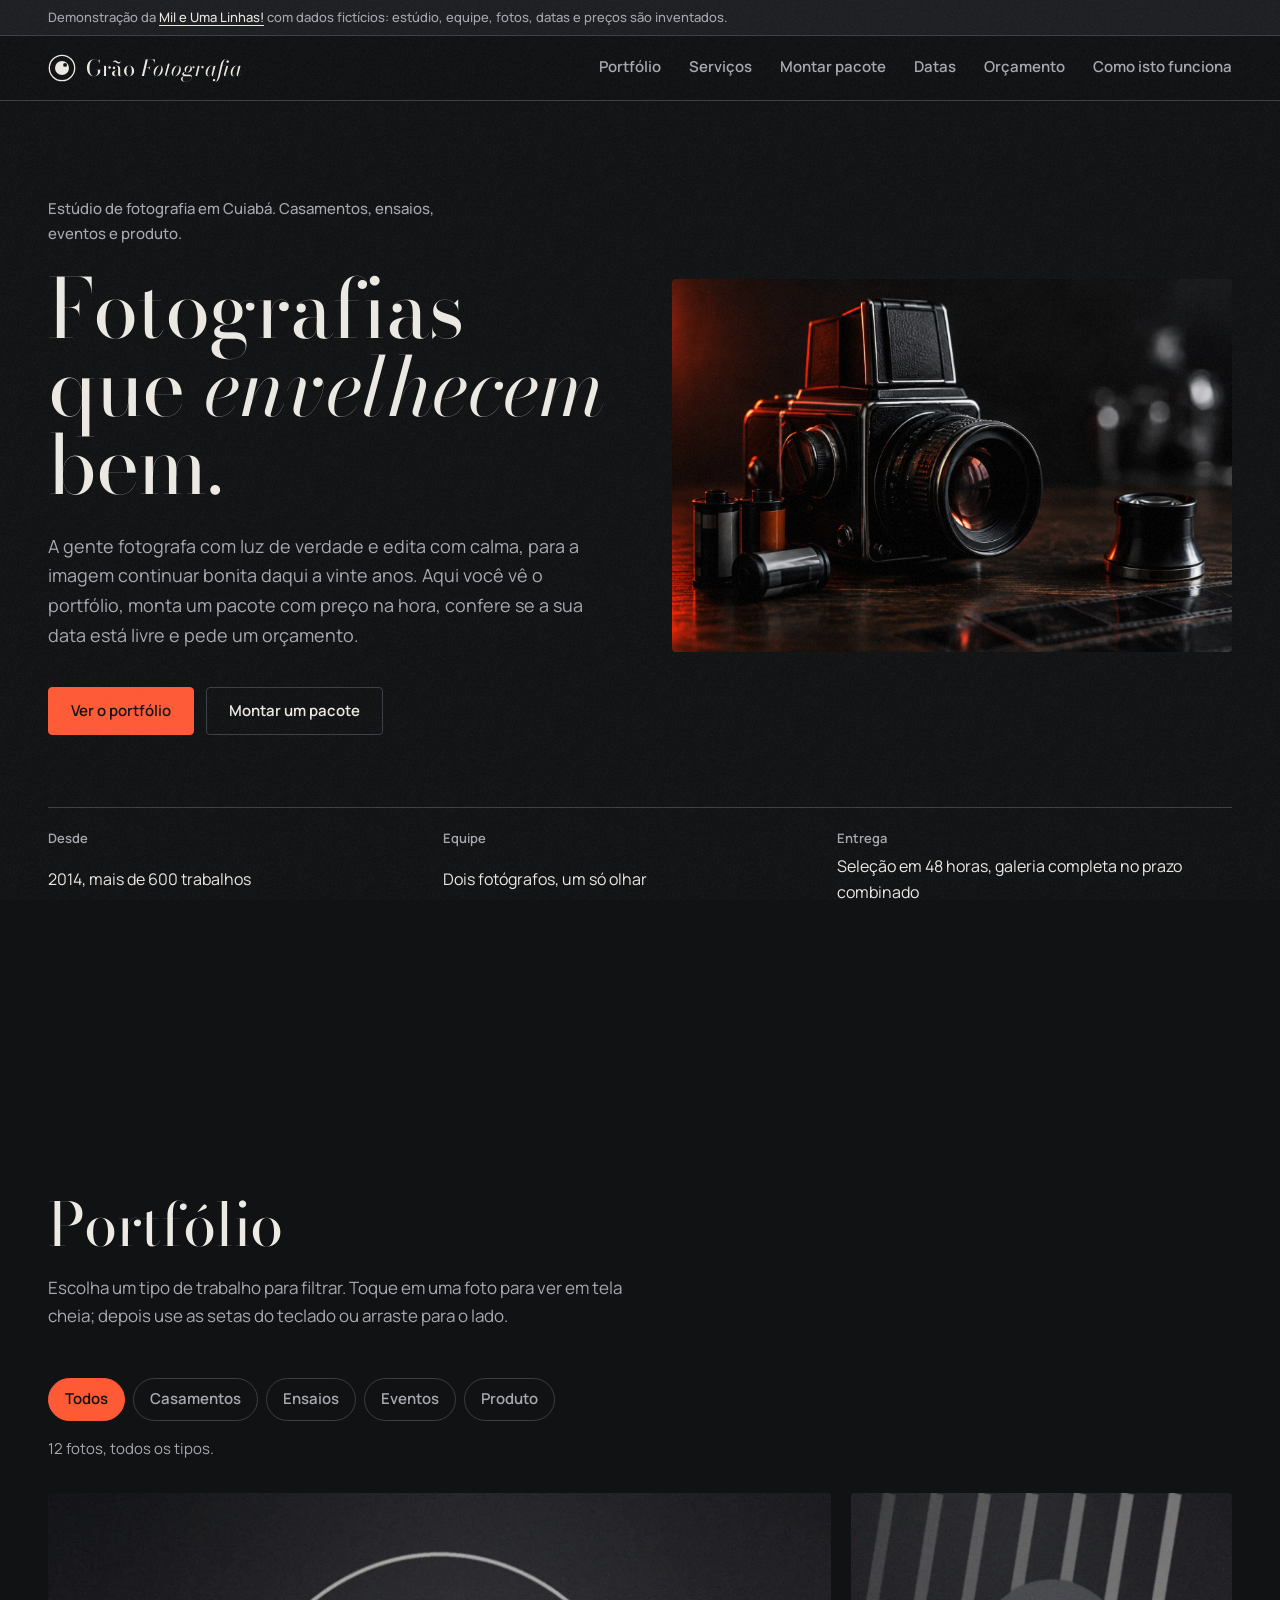
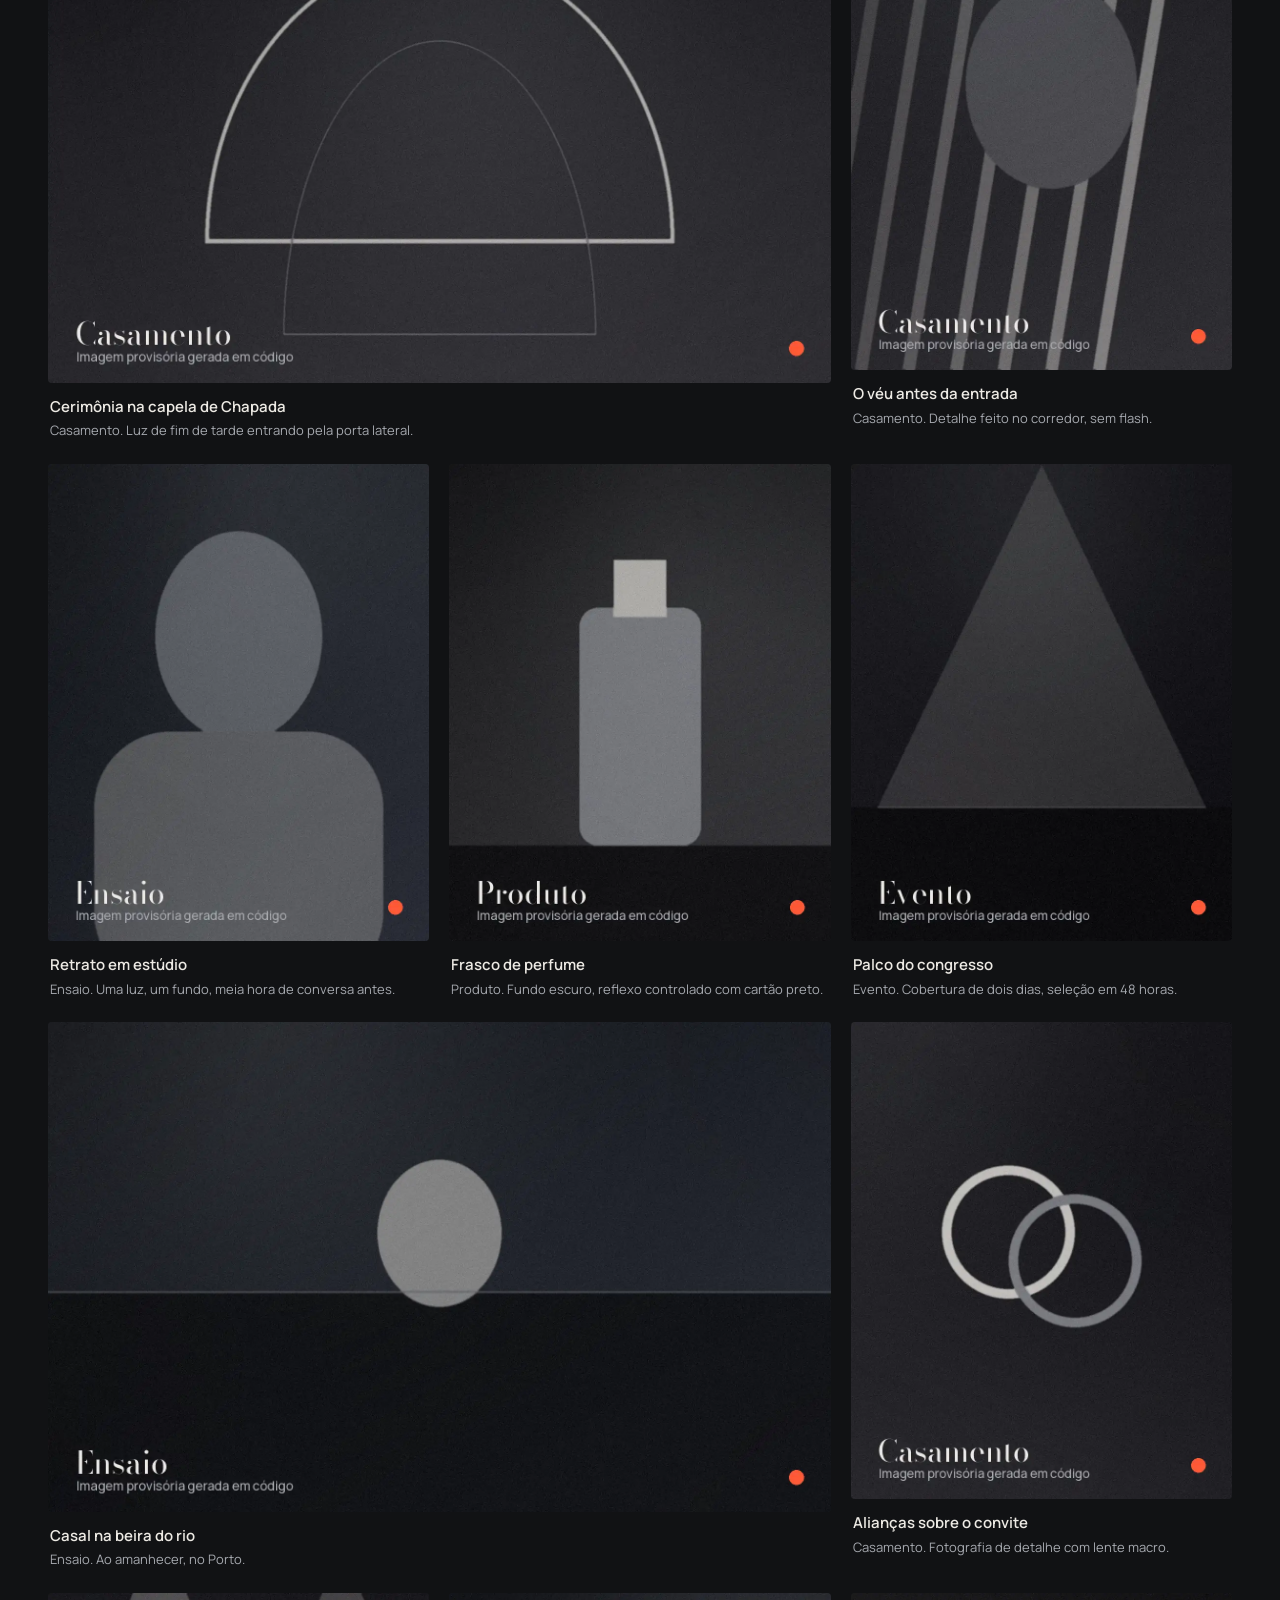
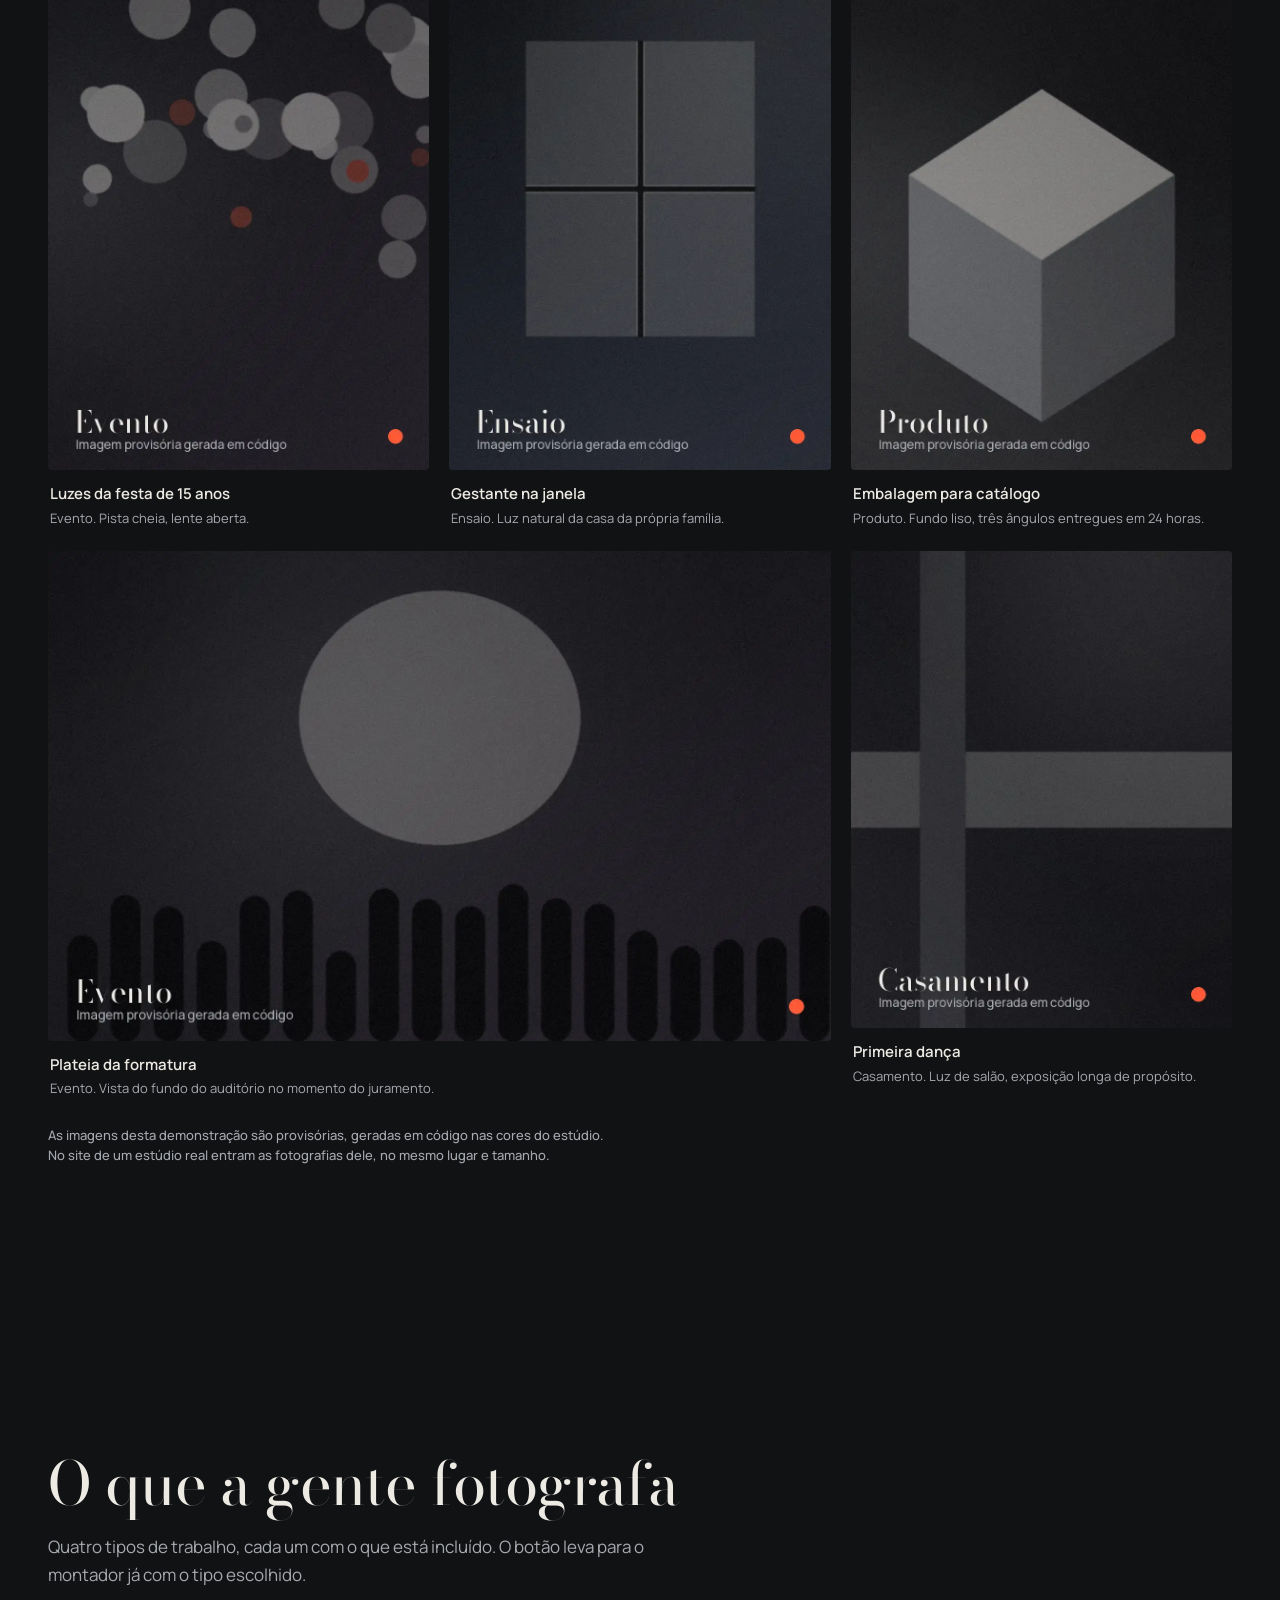
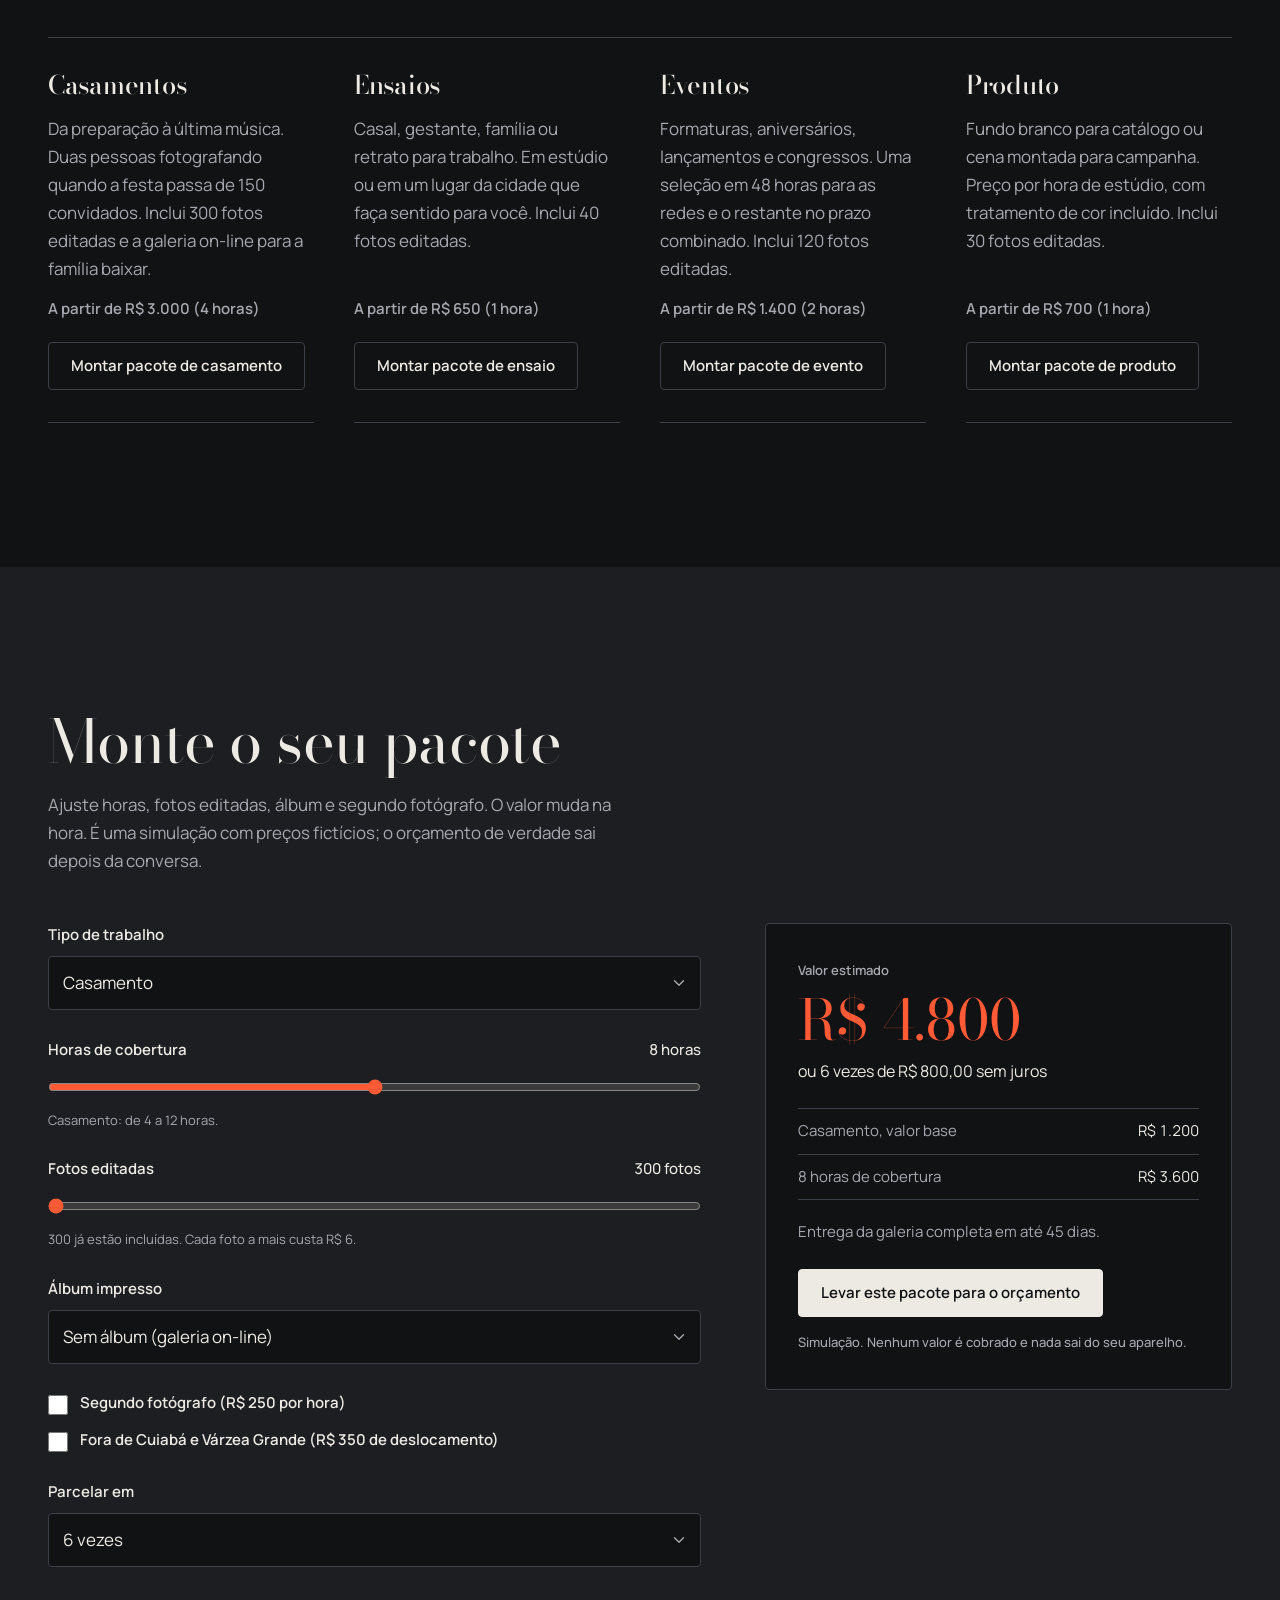
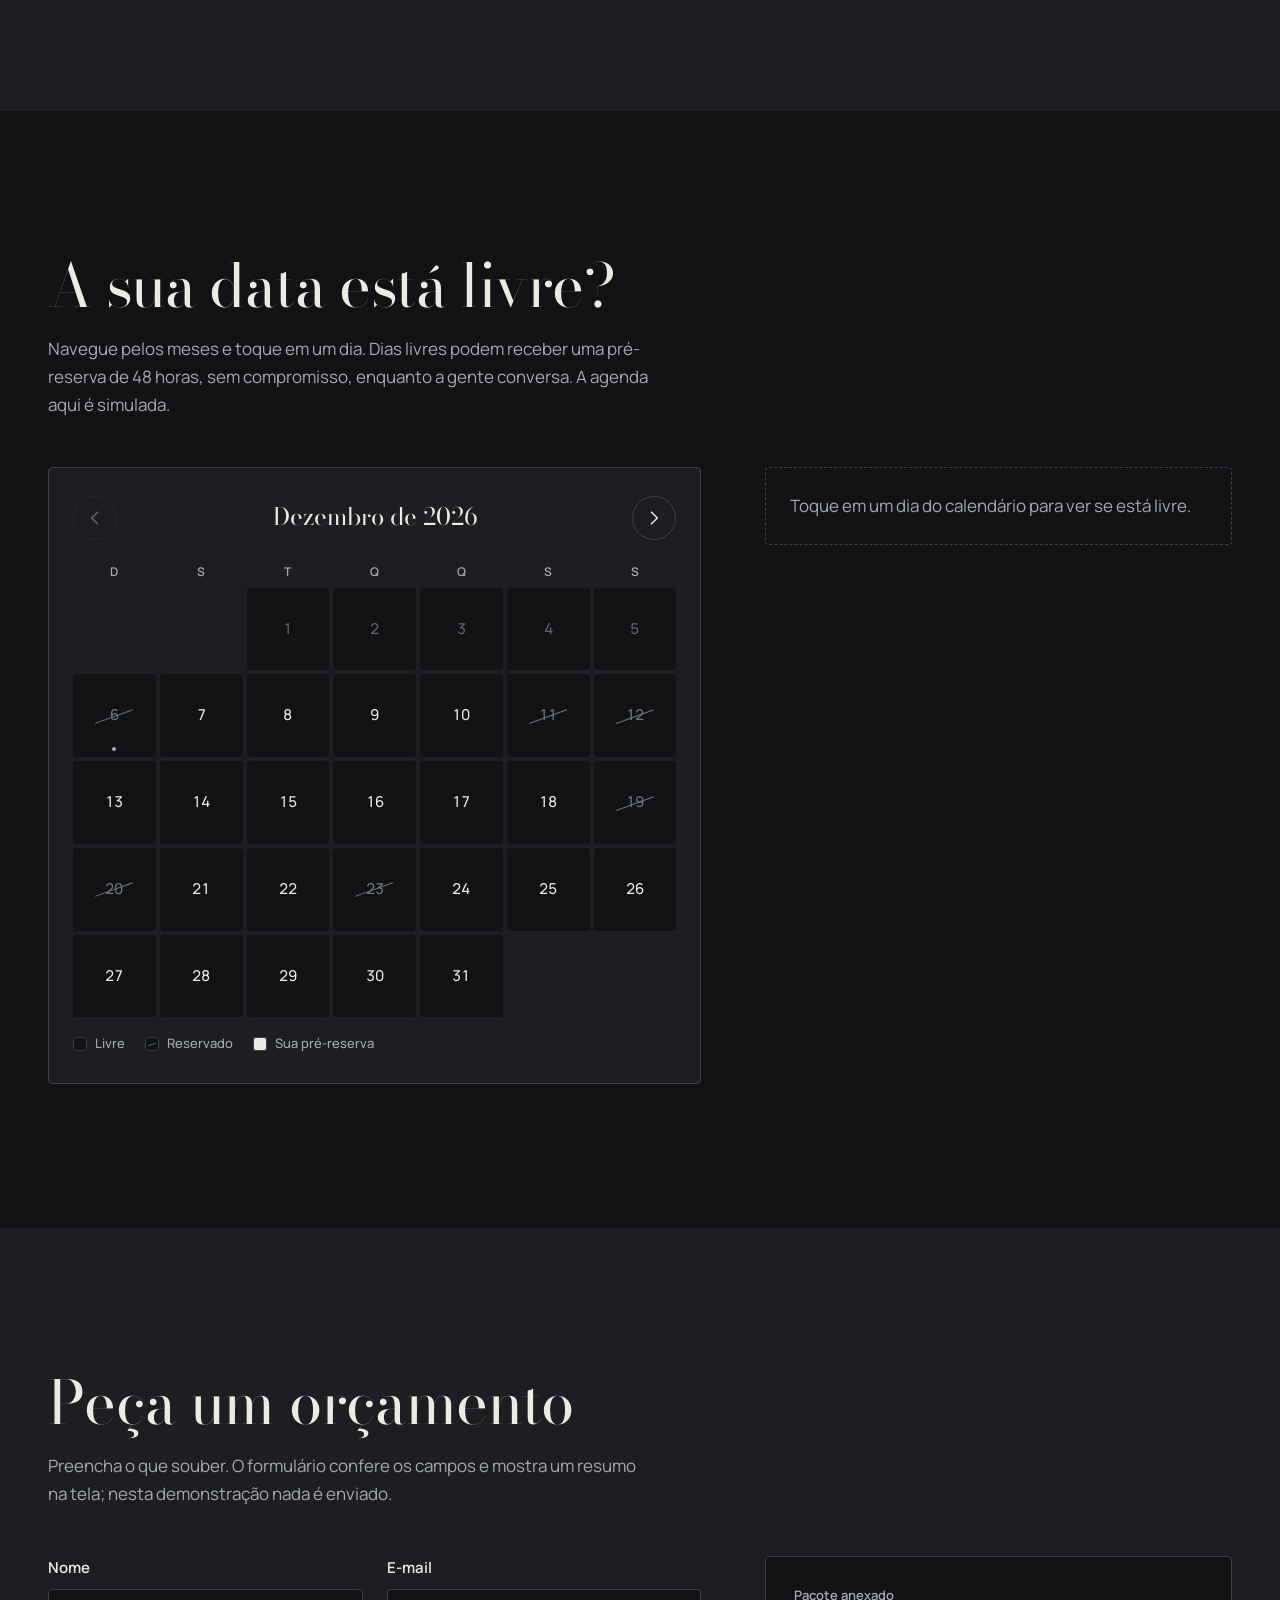
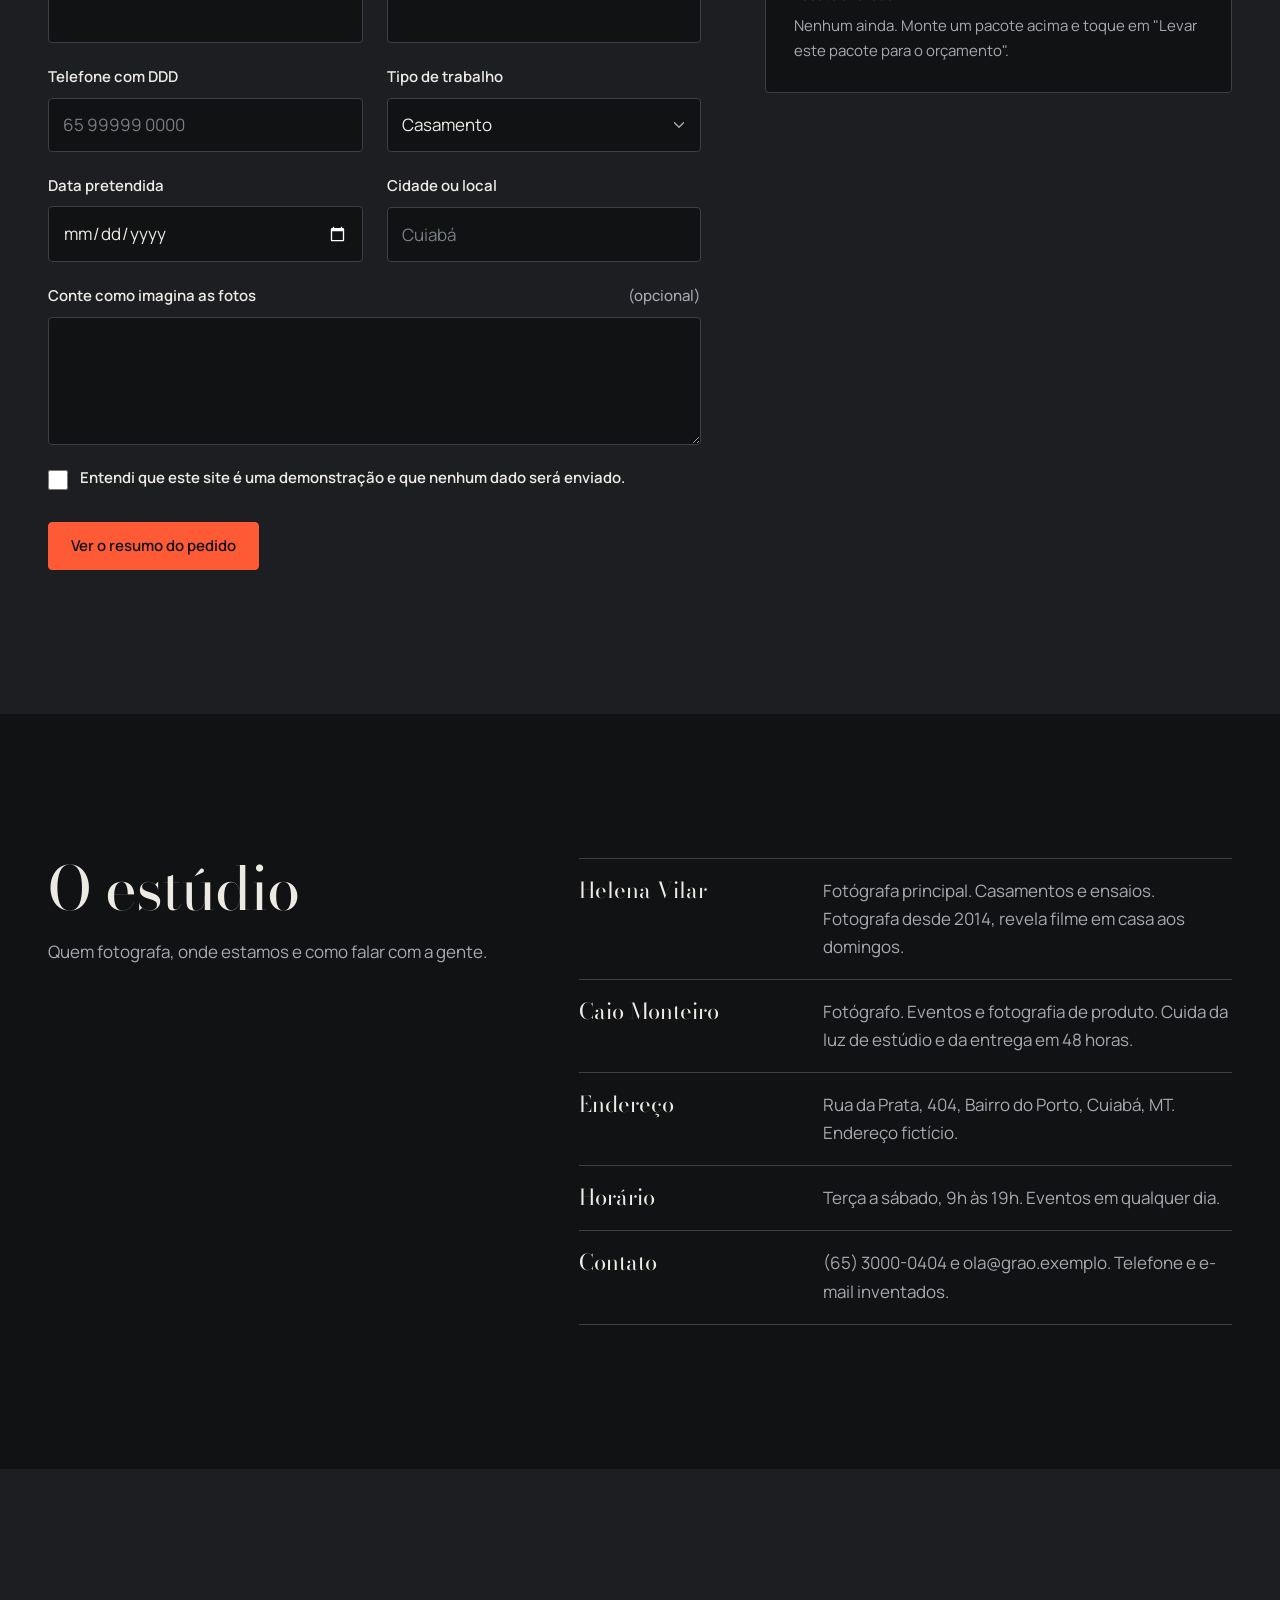
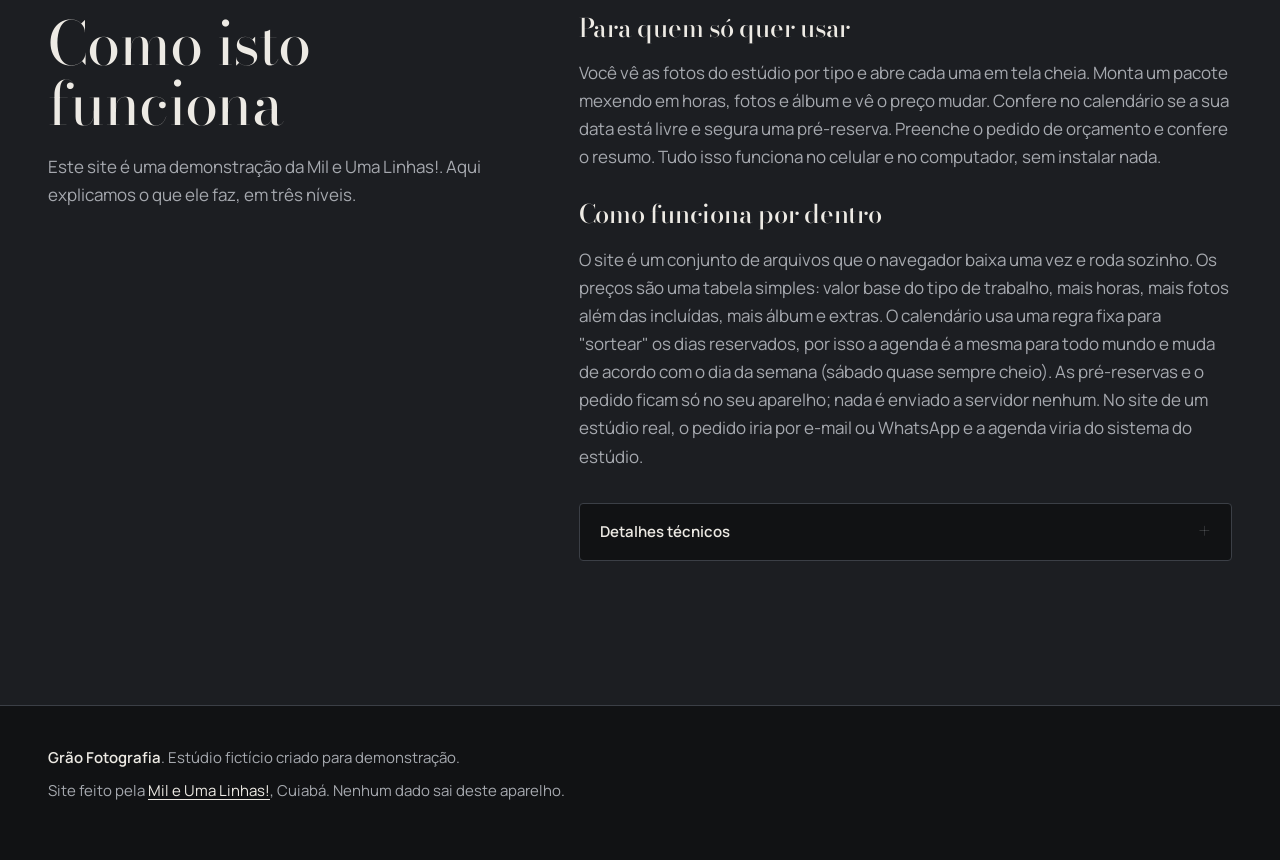
==== commit b330fb3d: "Troca o hero por foto gerada no Canva Substitui img/hero.webp, antes uma composicao provisoria feita" ====
--- a/index.html
+++ b/index.html
@@ -60,7 +60,7 @@
           </div>
         </div>
         <figure class="hero-figura">
-          <img class="hero-foto" src="img/hero.webp" width="1600" height="1067" alt="Composição abstrata nas cores do estúdio: fundo quase preto com um halo vermelho de sala de revelação, círculos de luz desfocada em prata e um anel de lente ao centro." fetchpriority="high">
+          <img class="hero-foto" src="img/hero.webp" width="1620" height="1080" alt="Câmera de fotografia sobre mesa de trabalho em luz suave, com a lente em primeiro plano." fetchpriority="high">
         </figure>
         <dl class="hero-fatos">
           <div><dt>Desde</dt><dd>2014, mais de 600 trabalhos</dd></div>
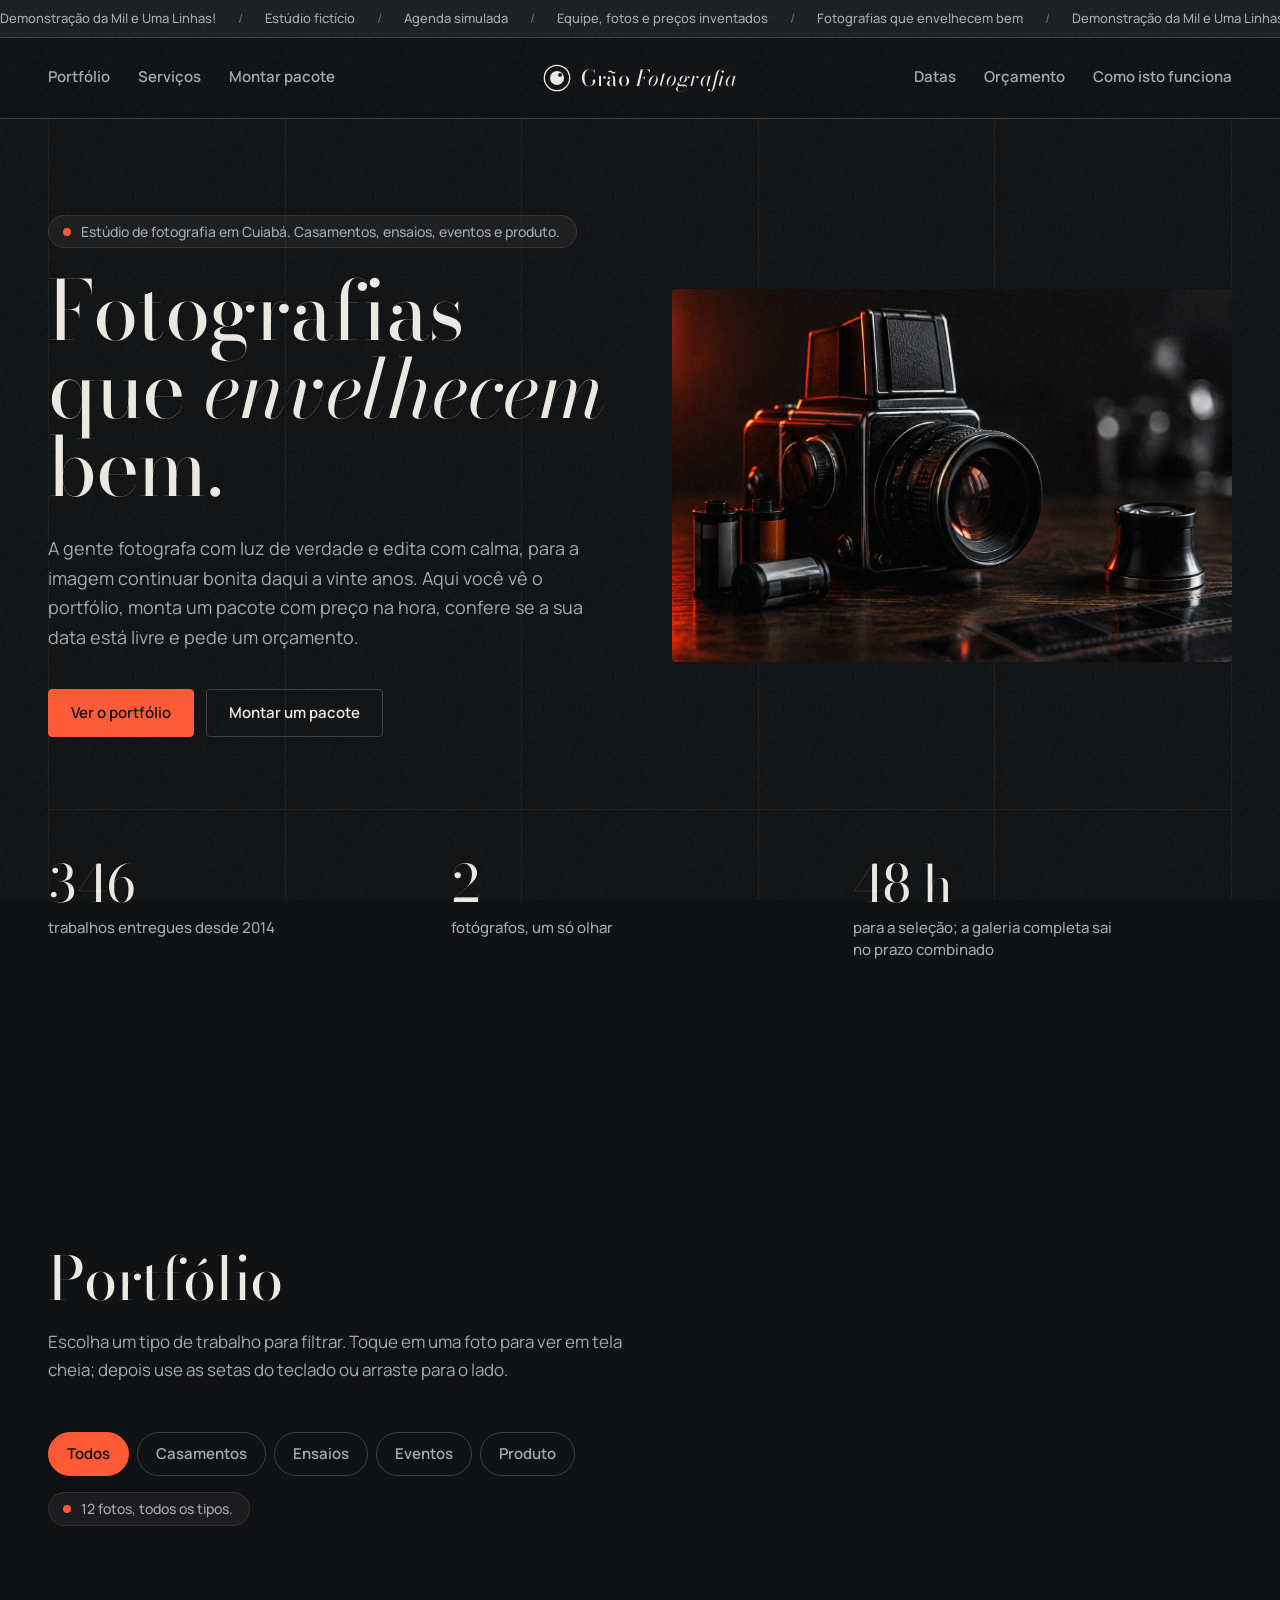
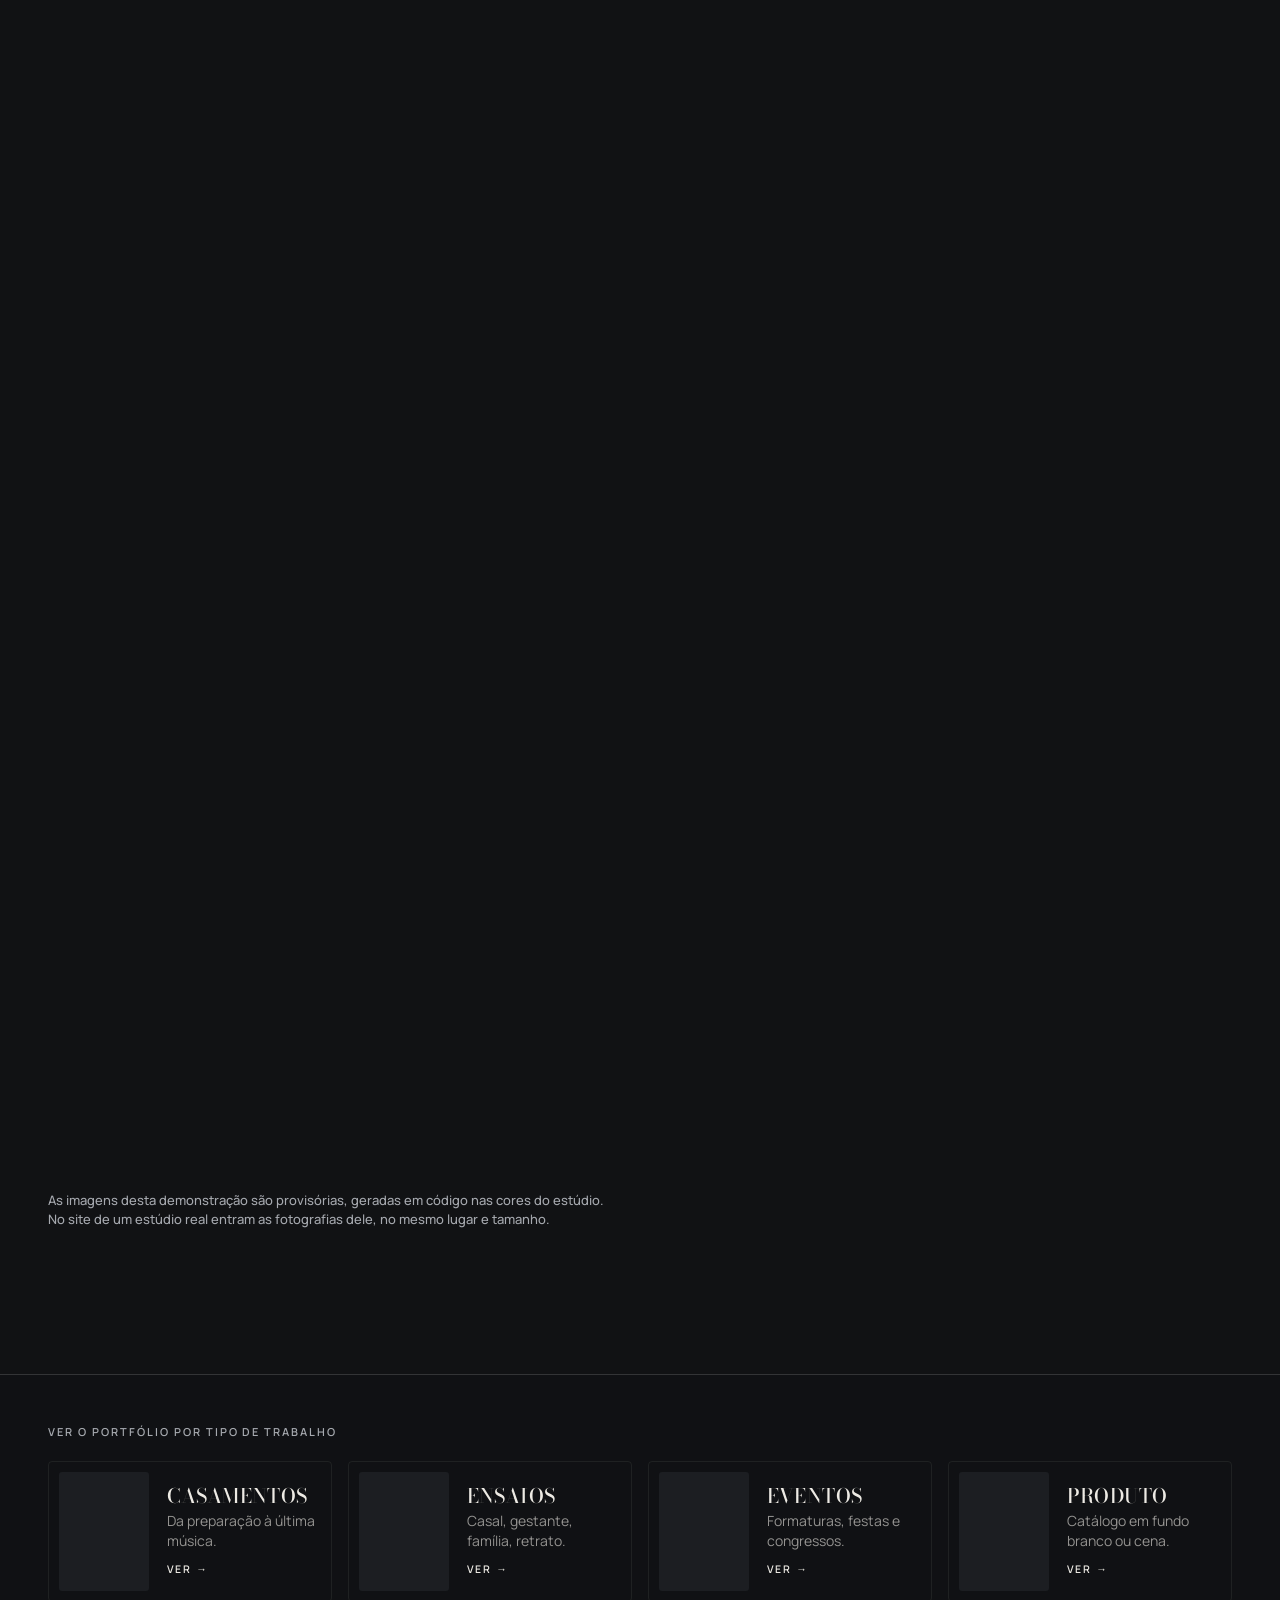
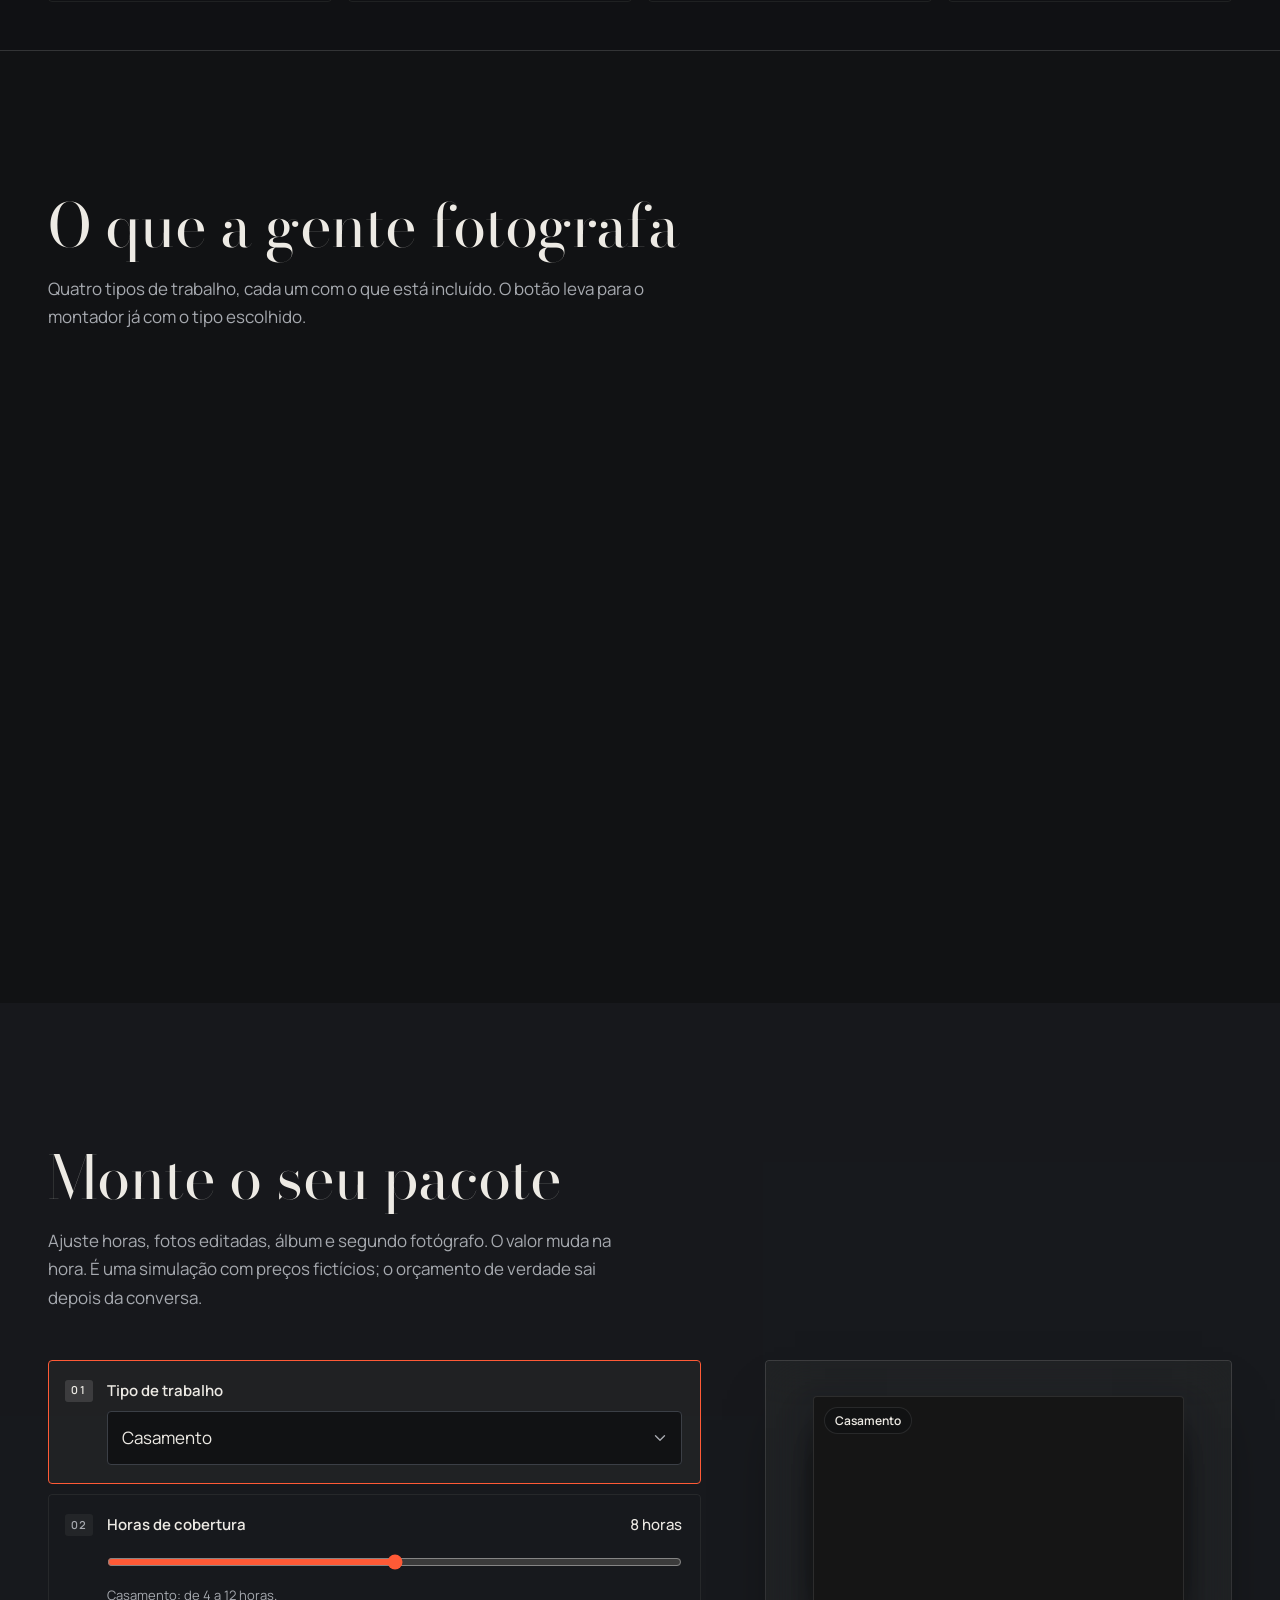
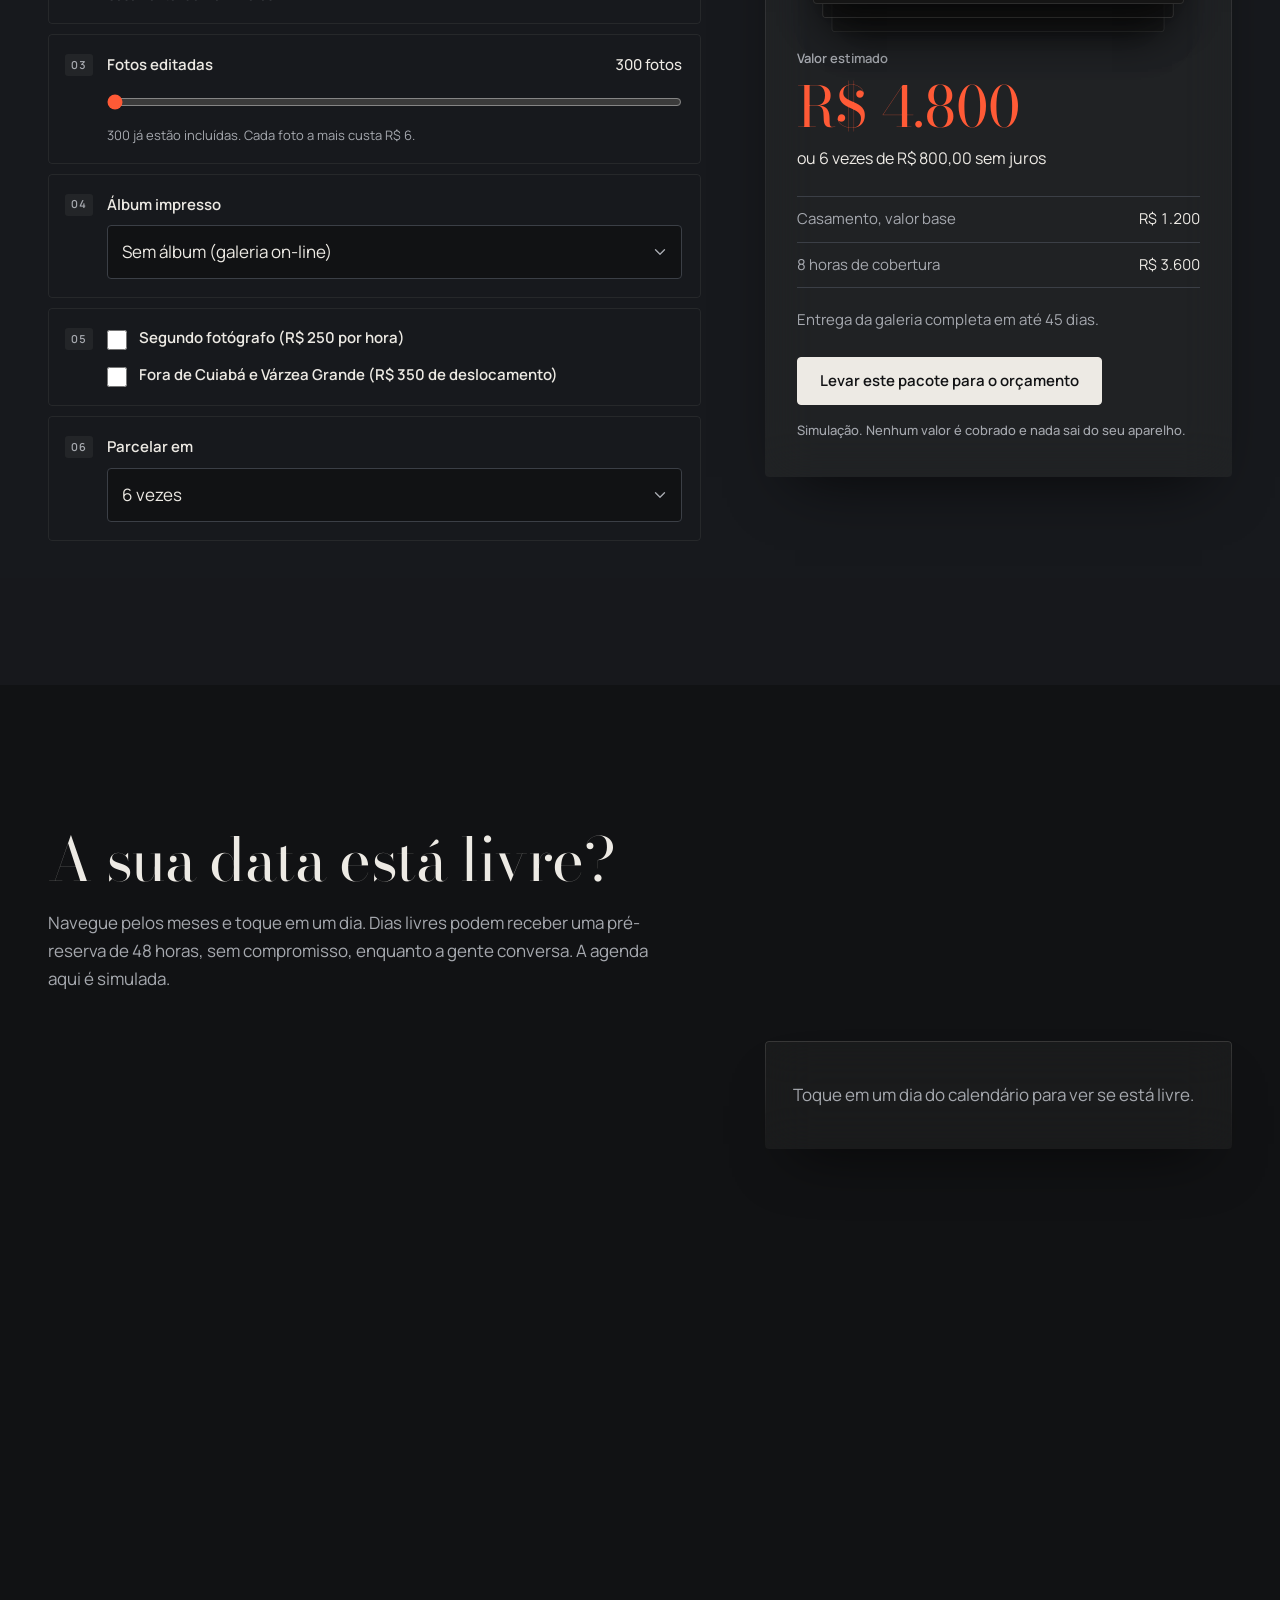
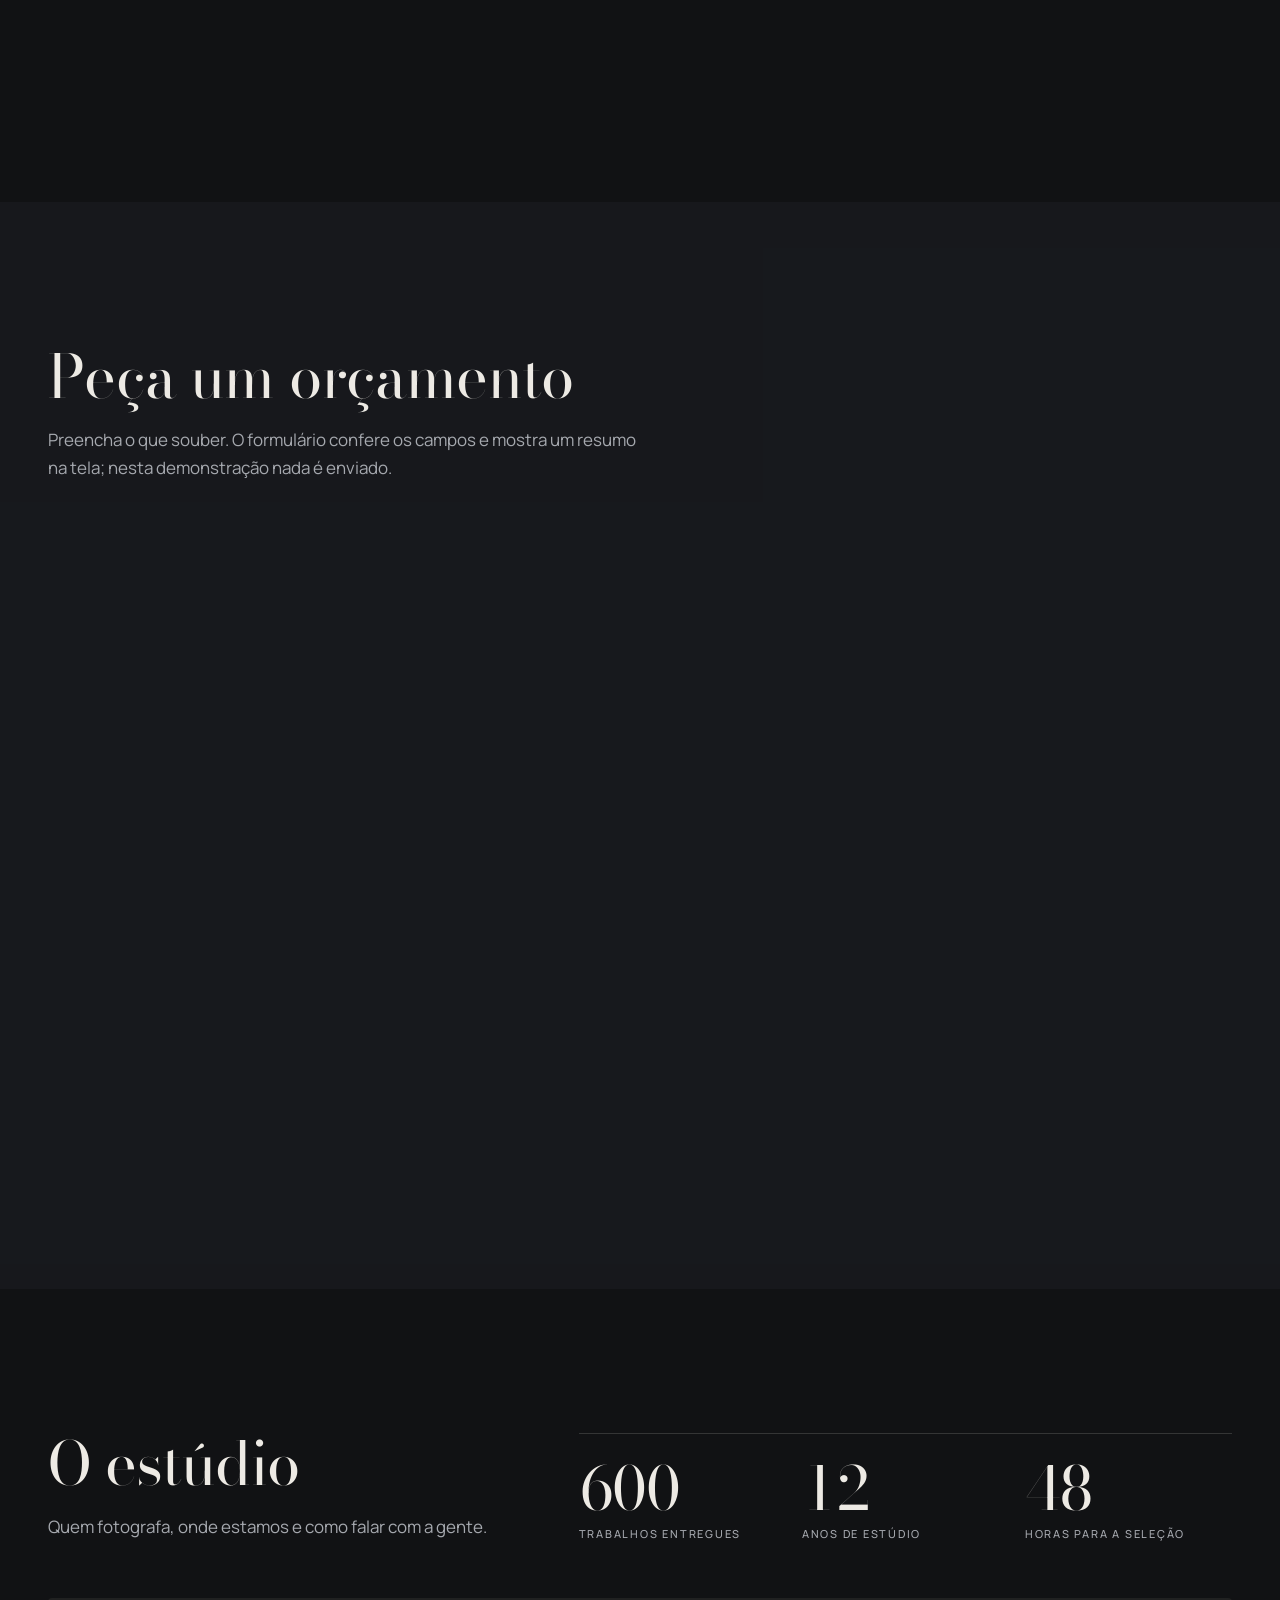
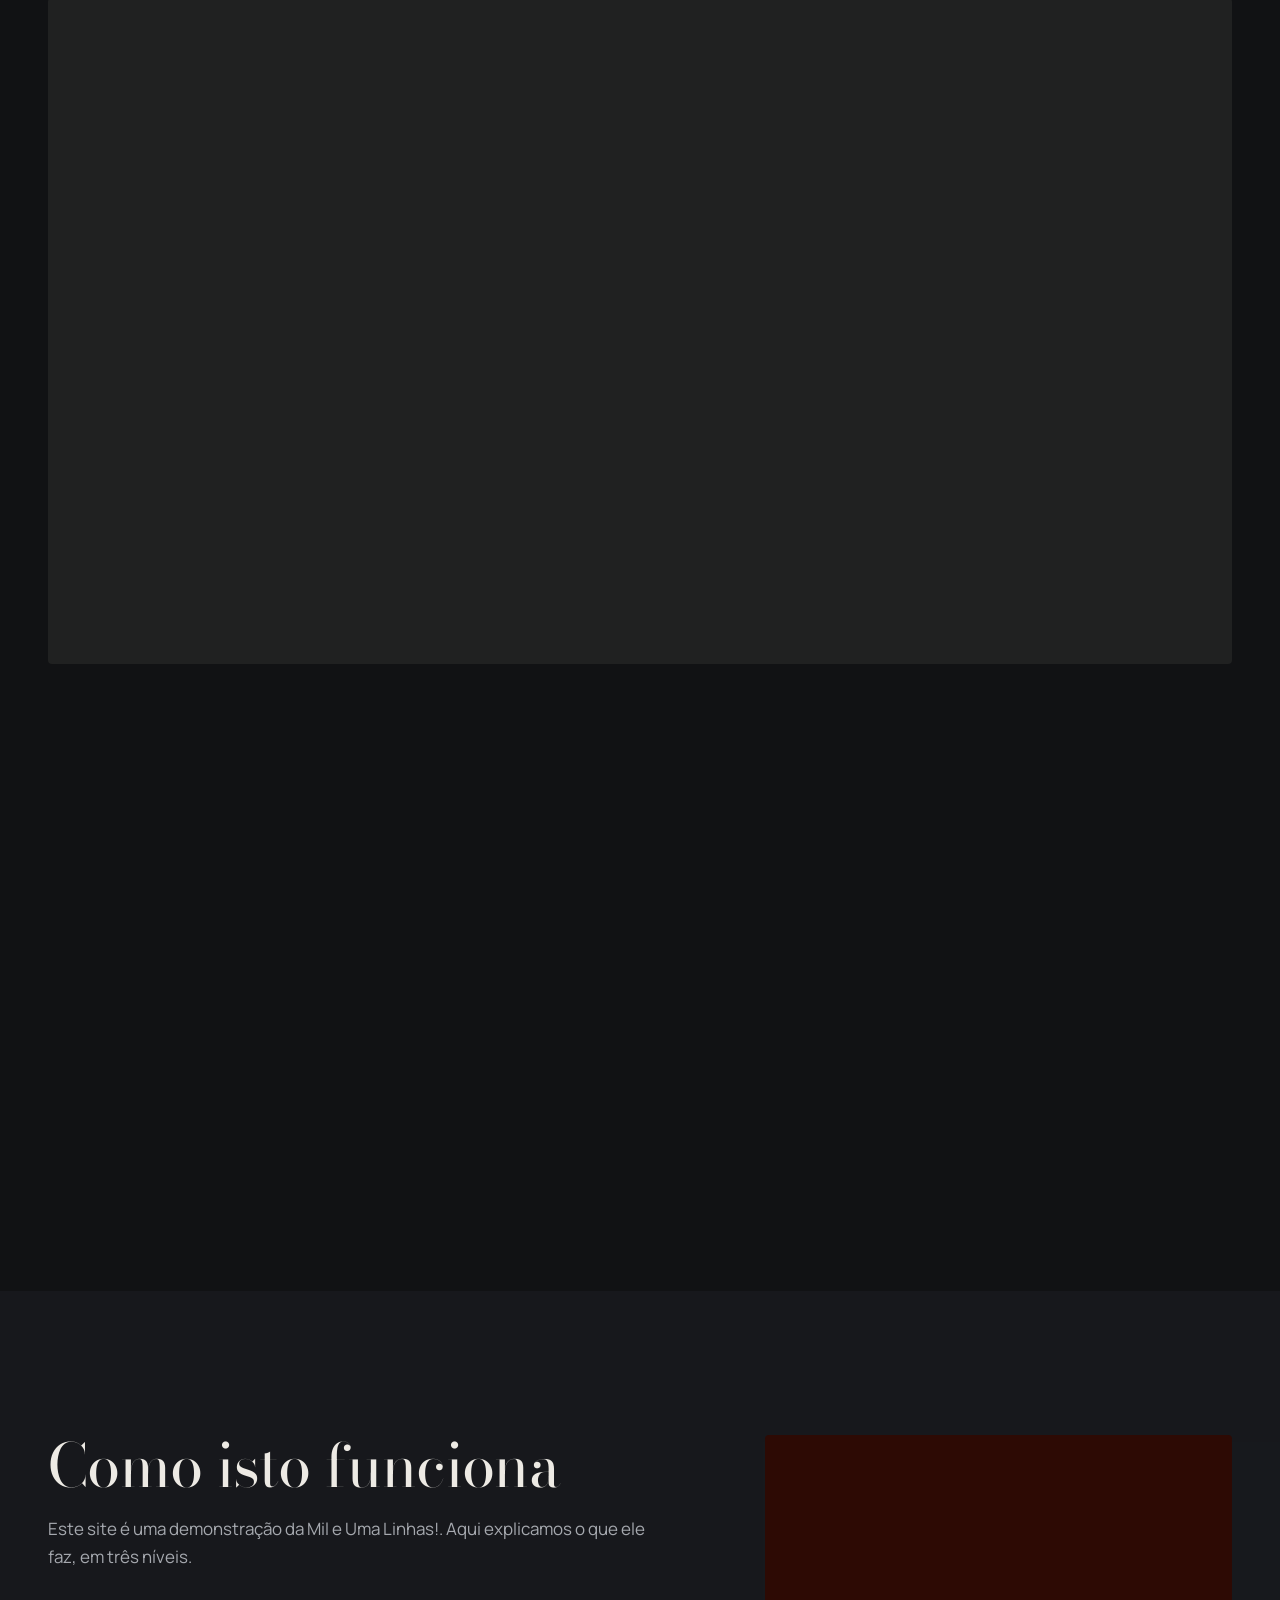
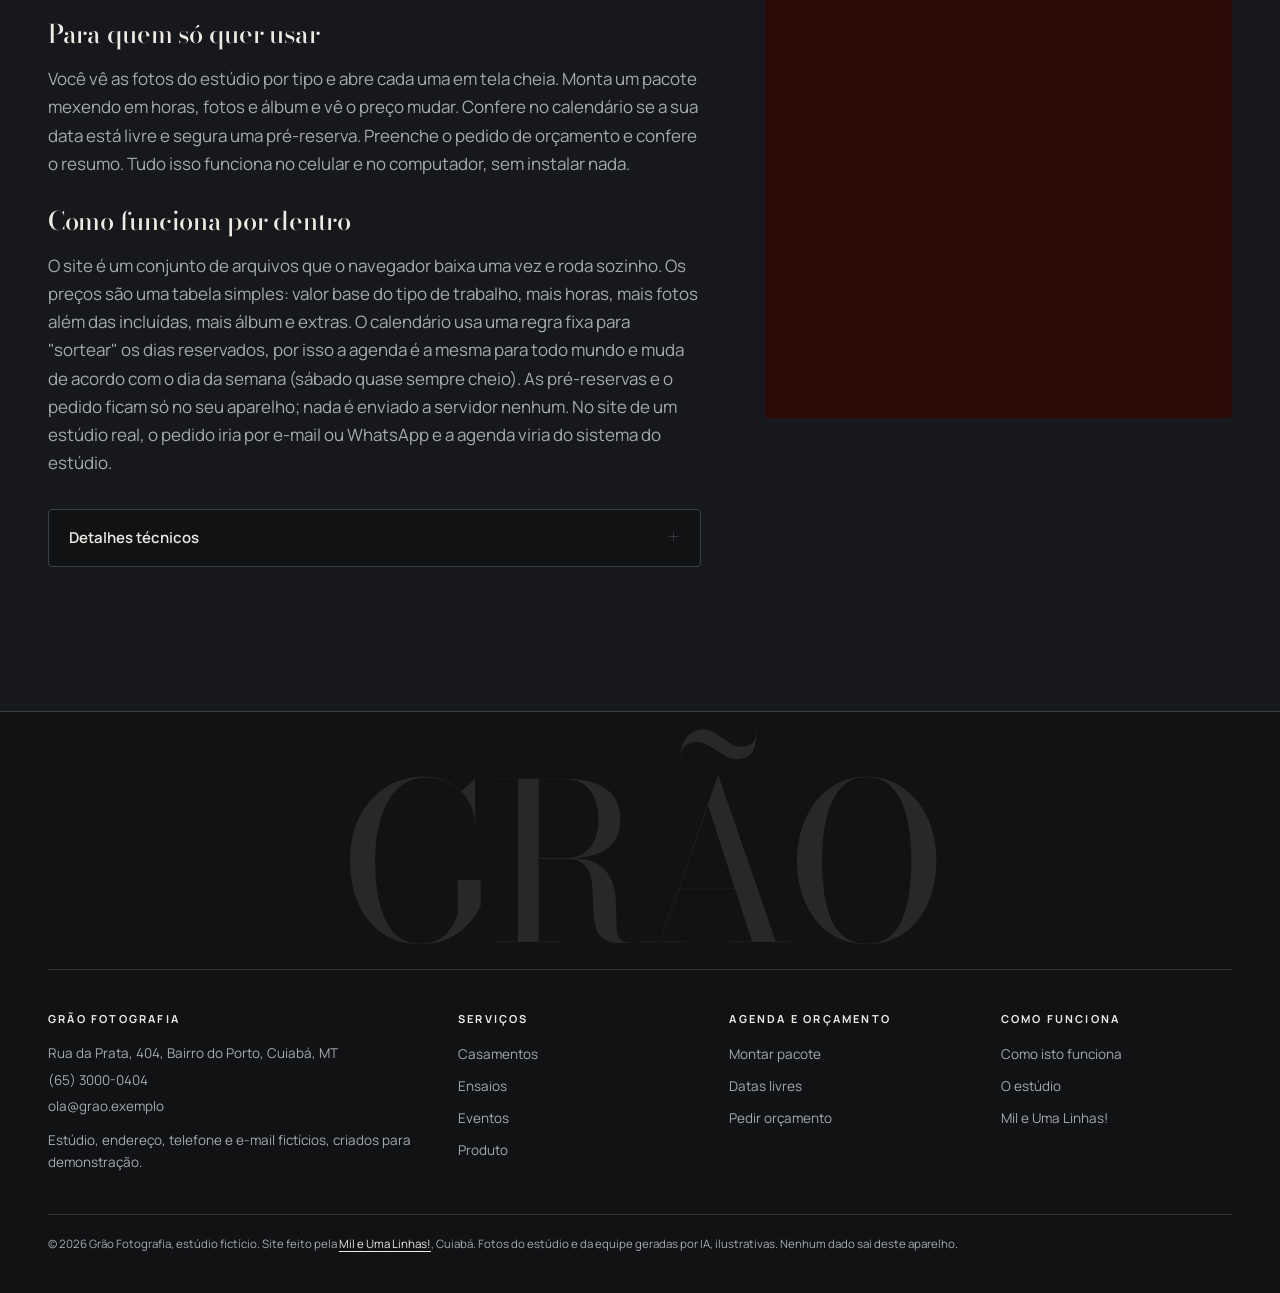
==== commit 1261b853: "Aplica leva final Lumina + Sable na Grão Mistura o design system escuro Lumina (superfícies) com o S" ====
--- a/index.html
+++ b/index.html
@@ -16,9 +16,20 @@
 <body>
   <a class="pular" href="#conteudo">Pular para o conteúdo</a>
 
-  <p class="faixa-demo">Demonstração da <a href="https://mileumalinhas.com.br">Mil e Uma Linhas!</a> com dados fictícios: estúdio, equipe, fotos, datas e preços são inventados.</p>
+  <div class="grade-feixes" aria-hidden="true">
+    <div class="grade-feixes-miolo">
+      <span class="feixe-coluna"></span>
+      <span class="feixe-coluna"><i class="feixe feixe-1"></i></span>
+      <span class="feixe-coluna"><i class="feixe feixe-2"></i></span>
+      <span class="feixe-coluna"></span>
+      <span class="feixe-coluna"><i class="feixe feixe-3"></i></span>
+    </div>
+  </div>
+
+  <p class="faixa-demo"><span class="visualmente-oculto">Demonstração da Mil e Uma Linhas! com dados fictícios: estúdio, equipe, datas e preços são inventados; as fotos foram geradas por IA e são ilustrativas.</span><span class="faixa-trilho" aria-hidden="true" data-rolante><span class="faixa-run"><span>Demonstração da Mil e Uma Linhas!</span><i>/</i><span>Estúdio fictício</span><i>/</i><span>Agenda simulada</span><i>/</i><span>Equipe, fotos e preços inventados</span><i>/</i><span>Fotografias que envelhecem bem</span><i>/</i><span>Demonstração da Mil e Uma Linhas!</span><i>/</i><span>Estúdio fictício</span><i>/</i><span>Agenda simulada</span><i>/</i><span>Equipe, fotos e preços inventados</span><i>/</i><span>Fotografias que envelhecem bem</span><i>/</i></span><span class="faixa-run"><span>Demonstração da Mil e Uma Linhas!</span><i>/</i><span>Estúdio fictício</span><i>/</i><span>Agenda simulada</span><i>/</i><span>Equipe, fotos e preços inventados</span><i>/</i><span>Fotografias que envelhecem bem</span><i>/</i><span>Demonstração da Mil e Uma Linhas!</span><i>/</i><span>Estúdio fictício</span><i>/</i><span>Agenda simulada</span><i>/</i><span>Equipe, fotos e preços inventados</span><i>/</i><span>Fotografias que envelhecem bem</span><i>/</i></span></span></p>
 
   <header class="topo">
+    <div class="trilho-progresso" id="prog" aria-hidden="true"></div>
     <div class="miolo topo-miolo">
       <a class="marca" href="#inicio" aria-label="Grão Fotografia, início">
         <svg class="marca-sinal" viewBox="0 0 32 32" aria-hidden="true" focusable="false">
@@ -51,7 +62,7 @@
     <section class="hero" id="inicio" aria-labelledby="hero-titulo">
       <div class="miolo hero-grade">
         <div class="hero-texto">
-          <p class="hero-chapeu">Estúdio de fotografia em Cuiabá. Casamentos, ensaios, eventos e produto.</p>
+          <p class="hero-chapeu pilula-vidro">Estúdio de fotografia em Cuiabá. Casamentos, ensaios, eventos e produto.</p>
           <h1 id="hero-titulo">Fotografias que <em>envelhecem</em> bem.</h1>
           <p class="hero-apoio">A gente fotografa com luz de verdade e edita com calma, para a imagem continuar bonita daqui a vinte anos. Aqui você vê o portfólio, monta um pacote com preço na hora, confere se a sua data está livre e pede um orçamento.</p>
           <div class="hero-acoes">
@@ -63,9 +74,9 @@
           <img class="hero-foto" src="img/hero.webp" width="1620" height="1080" alt="Câmera de fotografia sobre mesa de trabalho em luz suave, com a lente em primeiro plano." fetchpriority="high">
         </figure>
         <dl class="hero-fatos">
-          <div><dt>Desde</dt><dd>2014, mais de 600 trabalhos</dd></div>
-          <div><dt>Equipe</dt><dd>Dois fotógrafos, um só olhar</dd></div>
-          <div><dt>Entrega</dt><dd>Seleção em 48 horas, galeria completa no prazo combinado</dd></div>
+          <div><dt>trabalhos entregues desde 2014</dt><dd><span data-contar="600">600</span></dd></div>
+          <div><dt>fotógrafos, um só olhar</dt><dd>2</dd></div>
+          <div><dt>para a seleção; a galeria completa sai no prazo combinado</dt><dd>48 h</dd></div>
         </dl>
       </div>
     </section>
@@ -85,13 +96,14 @@
           <label class="chip"><input type="radio" name="filtro" value="evento"><span>Eventos</span></label>
           <label class="chip"><input type="radio" name="filtro" value="produto"><span>Produto</span></label>
         </fieldset>
-        <p class="filtro-resumo" id="filtro-resumo" aria-live="polite">12 fotos, todos os tipos.</p>
+        <p class="filtro-resumo pilula-vidro" id="filtro-resumo" aria-live="polite">12 fotos, todos os tipos.</p>
 
         <ul class="grade-fotos" id="grade-fotos">
           <li class="foto-item foto-larga" data-tipo="casamento">
             <figure>
               <button type="button" class="foto-botao" aria-label="Abrir em tela cheia: Cerimônia na capela de Chapada">
-                <img src="img/casamento-1.webp" width="1600" height="1000" alt="Imagem provisória de casamento: dois arcos claros sobre fundo escuro." loading="eager">
+                <span class="foto-etiqueta" aria-hidden="true">Casamento</span>
+                <img src="img/casamento-1.webp" width="1600" height="1000" alt="Imagem provisória de casamento: dois arcos claros sobre fundo escuro." loading="eager" decoding="async">
               </button>
               <figcaption><strong>Cerimônia na capela de Chapada</strong><span>Casamento. Luz de fim de tarde entrando pela porta lateral.</span></figcaption>
             </figure>
@@ -99,7 +111,8 @@
           <li class="foto-item" data-tipo="casamento">
             <figure>
               <button type="button" class="foto-botao" aria-label="Abrir em tela cheia: O véu antes da entrada">
-                <img src="img/casamento-2.webp" width="800" height="1000" alt="Imagem provisória de casamento: faixas diagonais claras e uma elipse prata." loading="eager">
+                <span class="foto-etiqueta" aria-hidden="true">Casamento</span>
+                <img src="img/casamento-2.webp" width="800" height="1000" alt="Imagem provisória de casamento: faixas diagonais claras e uma elipse prata." loading="eager" decoding="async">
               </button>
               <figcaption><strong>O véu antes da entrada</strong><span>Casamento. Detalhe feito no corredor, sem flash.</span></figcaption>
             </figure>
@@ -107,7 +120,8 @@
           <li class="foto-item" data-tipo="ensaio">
             <figure>
               <button type="button" class="foto-botao" aria-label="Abrir em tela cheia: Retrato em estúdio">
-                <img src="img/ensaio-1.webp" width="800" height="1000" alt="Imagem provisória de ensaio: silhueta geométrica de um retrato em prata." loading="lazy">
+                <span class="foto-etiqueta" aria-hidden="true">Ensaio</span>
+                <img src="img/ensaio-1.webp" width="800" height="1000" alt="Imagem provisória de ensaio: silhueta geométrica de um retrato em prata." loading="lazy" decoding="async">
               </button>
               <figcaption><strong>Retrato em estúdio</strong><span>Ensaio. Uma luz, um fundo, meia hora de conversa antes.</span></figcaption>
             </figure>
@@ -115,7 +129,8 @@
           <li class="foto-item" data-tipo="produto">
             <figure>
               <button type="button" class="foto-botao" aria-label="Abrir em tela cheia: Frasco de perfume">
-                <img src="img/produto-1.webp" width="800" height="1000" alt="Imagem provisória de produto: silhueta de um frasco em prata sobre fundo escuro." loading="lazy">
+                <span class="foto-etiqueta" aria-hidden="true">Produto</span>
+                <img src="img/produto-1.webp" width="800" height="1000" alt="Imagem provisória de produto: silhueta de um frasco em prata sobre fundo escuro." loading="lazy" decoding="async">
               </button>
               <figcaption><strong>Frasco de perfume</strong><span>Produto. Fundo escuro, reflexo controlado com cartão preto.</span></figcaption>
             </figure>
@@ -123,7 +138,8 @@
           <li class="foto-item" data-tipo="evento">
             <figure>
               <button type="button" class="foto-botao" aria-label="Abrir em tela cheia: Palco do congresso">
-                <img src="img/evento-1.webp" width="800" height="1000" alt="Imagem provisória de evento: triângulo de luz sobre um palco escuro." loading="lazy">
+                <span class="foto-etiqueta" aria-hidden="true">Evento</span>
+                <img src="img/evento-1.webp" width="800" height="1000" alt="Imagem provisória de evento: triângulo de luz sobre um palco escuro." loading="lazy" decoding="async">
               </button>
               <figcaption><strong>Palco do congresso</strong><span>Evento. Cobertura de dois dias, seleção em 48 horas.</span></figcaption>
             </figure>
@@ -131,7 +147,8 @@
           <li class="foto-item foto-larga" data-tipo="ensaio">
             <figure>
               <button type="button" class="foto-botao" aria-label="Abrir em tela cheia: Casal na beira do rio">
-                <img src="img/ensaio-2.webp" width="1600" height="1000" alt="Imagem provisória de ensaio: horizonte com uma elipse clara acima da linha d'água." loading="lazy">
+                <span class="foto-etiqueta" aria-hidden="true">Ensaio</span>
+                <img src="img/ensaio-2.webp" width="1600" height="1000" alt="Imagem provisória de ensaio: horizonte com uma elipse clara acima da linha d'água." loading="lazy" decoding="async">
               </button>
               <figcaption><strong>Casal na beira do rio</strong><span>Ensaio. Ao amanhecer, no Porto.</span></figcaption>
             </figure>
@@ -139,7 +156,8 @@
           <li class="foto-item" data-tipo="casamento">
             <figure>
               <button type="button" class="foto-botao" aria-label="Abrir em tela cheia: Alianças sobre o convite">
-                <img src="img/casamento-3.webp" width="800" height="1000" alt="Imagem provisória de casamento: dois anéis entrelaçados em prata." loading="lazy">
+                <span class="foto-etiqueta" aria-hidden="true">Casamento</span>
+                <img src="img/casamento-3.webp" width="800" height="1000" alt="Imagem provisória de casamento: dois anéis entrelaçados em prata." loading="lazy" decoding="async">
               </button>
               <figcaption><strong>Alianças sobre o convite</strong><span>Casamento. Fotografia de detalhe com lente macro.</span></figcaption>
             </figure>
@@ -147,7 +165,8 @@
           <li class="foto-item" data-tipo="evento">
             <figure>
               <button type="button" class="foto-botao" aria-label="Abrir em tela cheia: Luzes da festa de 15 anos">
-                <img src="img/evento-2.webp" width="800" height="1000" alt="Imagem provisória de evento: pontos de luz desfocados em prata e vermelho." loading="lazy">
+                <span class="foto-etiqueta" aria-hidden="true">Evento</span>
+                <img src="img/evento-2.webp" width="800" height="1000" alt="Imagem provisória de evento: pontos de luz desfocados em prata e vermelho." loading="lazy" decoding="async">
               </button>
               <figcaption><strong>Luzes da festa de 15 anos</strong><span>Evento. Pista cheia, lente aberta.</span></figcaption>
             </figure>
@@ -155,7 +174,8 @@
           <li class="foto-item" data-tipo="ensaio">
             <figure>
               <button type="button" class="foto-botao" aria-label="Abrir em tela cheia: Gestante na janela">
-                <img src="img/ensaio-3.webp" width="800" height="1000" alt="Imagem provisória de ensaio: janela de quatro vidros com luz suave." loading="lazy">
+                <span class="foto-etiqueta" aria-hidden="true">Ensaio</span>
+                <img src="img/ensaio-3.webp" width="800" height="1000" alt="Imagem provisória de ensaio: janela de quatro vidros com luz suave." loading="lazy" decoding="async">
               </button>
               <figcaption><strong>Gestante na janela</strong><span>Ensaio. Luz natural da casa da própria família.</span></figcaption>
             </figure>
@@ -163,7 +183,8 @@
           <li class="foto-item" data-tipo="produto">
             <figure>
               <button type="button" class="foto-botao" aria-label="Abrir em tela cheia: Embalagem para catálogo">
-                <img src="img/produto-2.webp" width="800" height="1000" alt="Imagem provisória de produto: um cubo em perspectiva em tons de prata." loading="lazy">
+                <span class="foto-etiqueta" aria-hidden="true">Produto</span>
+                <img src="img/produto-2.webp" width="800" height="1000" alt="Imagem provisória de produto: um cubo em perspectiva em tons de prata." loading="lazy" decoding="async">
               </button>
               <figcaption><strong>Embalagem para catálogo</strong><span>Produto. Fundo liso, três ângulos entregues em 24 horas.</span></figcaption>
             </figure>
@@ -171,7 +192,8 @@
           <li class="foto-item foto-larga" data-tipo="evento">
             <figure>
               <button type="button" class="foto-botao" aria-label="Abrir em tela cheia: Plateia da formatura">
-                <img src="img/evento-3.webp" width="1600" height="1000" alt="Imagem provisória de evento: silhuetas de uma plateia diante de uma luz clara." loading="lazy">
+                <span class="foto-etiqueta" aria-hidden="true">Evento</span>
+                <img src="img/evento-3.webp" width="1600" height="1000" alt="Imagem provisória de evento: silhuetas de uma plateia diante de uma luz clara." loading="lazy" decoding="async">
               </button>
               <figcaption><strong>Plateia da formatura</strong><span>Evento. Vista do fundo do auditório no momento do juramento.</span></figcaption>
             </figure>
@@ -179,7 +201,8 @@
           <li class="foto-item" data-tipo="casamento">
             <figure>
               <button type="button" class="foto-botao" aria-label="Abrir em tela cheia: Primeira dança">
-                <img src="img/casamento-4.webp" width="800" height="1000" alt="Imagem provisória de casamento: faixas claras cruzadas sobre fundo escuro." loading="lazy">
+                <span class="foto-etiqueta" aria-hidden="true">Casamento</span>
+                <img src="img/casamento-4.webp" width="800" height="1000" alt="Imagem provisória de casamento: faixas claras cruzadas sobre fundo escuro." loading="lazy" decoding="async">
               </button>
               <figcaption><strong>Primeira dança</strong><span>Casamento. Luz de salão, exposição longa de propósito.</span></figcaption>
             </figure>
@@ -211,6 +234,55 @@
       </div>
     </dialog>
 
+    <!-- CATEGORIAS: atalhos que marcam o filtro do portfólio -->
+    <div class="categorias">
+      <div class="miolo">
+        <p class="categorias-chapeu">Ver o portfólio por tipo de trabalho</p>
+        <ul class="categorias-lista">
+          <li>
+            <a class="categoria" href="#portfolio" data-filtro="casamento">
+              <span class="categoria-foto"><img src="img/casamento-2.webp" width="800" height="1000" alt="" loading="lazy" decoding="async"></span>
+              <span class="categoria-texto">
+                <span class="categoria-titulo">Casamentos</span>
+                <span class="categoria-frase">Da preparação à última música.</span>
+                <span class="categoria-ir">Ver <i aria-hidden="true">→</i></span>
+              </span>
+            </a>
+          </li>
+          <li>
+            <a class="categoria" href="#portfolio" data-filtro="ensaio">
+              <span class="categoria-foto"><img src="img/ensaio-1.webp" width="800" height="1000" alt="" loading="lazy" decoding="async"></span>
+              <span class="categoria-texto">
+                <span class="categoria-titulo">Ensaios</span>
+                <span class="categoria-frase">Casal, gestante, família, retrato.</span>
+                <span class="categoria-ir">Ver <i aria-hidden="true">→</i></span>
+              </span>
+            </a>
+          </li>
+          <li>
+            <a class="categoria" href="#portfolio" data-filtro="evento">
+              <span class="categoria-foto"><img src="img/evento-2.webp" width="800" height="1000" alt="" loading="lazy" decoding="async"></span>
+              <span class="categoria-texto">
+                <span class="categoria-titulo">Eventos</span>
+                <span class="categoria-frase">Formaturas, festas e congressos.</span>
+                <span class="categoria-ir">Ver <i aria-hidden="true">→</i></span>
+              </span>
+            </a>
+          </li>
+          <li>
+            <a class="categoria" href="#portfolio" data-filtro="produto">
+              <span class="categoria-foto"><img src="img/produto-1.webp" width="800" height="1000" alt="" loading="lazy" decoding="async"></span>
+              <span class="categoria-texto">
+                <span class="categoria-titulo">Produto</span>
+                <span class="categoria-frase">Catálogo em fundo branco ou cena.</span>
+                <span class="categoria-ir">Ver <i aria-hidden="true">→</i></span>
+              </span>
+            </a>
+          </li>
+        </ul>
+      </div>
+    </div>
+
     <!-- SERVIÇOS -->
     <section class="secao" id="servicos" aria-labelledby="serv-titulo">
       <div class="miolo">
@@ -220,28 +292,52 @@
         </div>
         <ul class="servicos">
           <li class="servico">
-            <h3>Casamentos</h3>
-            <p>Da preparação à última música. Duas pessoas fotografando quando a festa passa de 150 convidados. Inclui 300 fotos editadas e a galeria on-line para a família baixar.</p>
-            <p class="servico-preco">A partir de R$ 3.000 (4 horas)</p>
-            <button type="button" class="botao botao-secundario" data-tipo-pacote="casamento">Montar pacote de casamento</button>
+            <figure class="servico-midia">
+              <img src="img/casamento-1.webp" width="1600" height="1000" alt="Imagem provisória de casamento: dois arcos claros sobre fundo escuro." loading="lazy" decoding="async">
+              <span class="servico-disco" aria-hidden="true"><svg viewBox="0 0 24 24" focusable="false"><path d="M4 8h3l1.6-2.2h6.8L17 8h3v11H4z" fill="none" stroke="currentColor" stroke-width="1.5" stroke-linejoin="round"/><circle cx="12" cy="13.2" r="3.4" fill="none" stroke="currentColor" stroke-width="1.5"/></svg></span>
+            </figure>
+            <div class="servico-corpo">
+              <h3>Casamentos</h3>
+              <p>Da preparação à última música. Duas pessoas fotografando quando a festa passa de 150 convidados. Inclui 300 fotos editadas e a galeria on-line para a família baixar.</p>
+              <p class="servico-preco">A partir de R$ 3.000 (4 horas)</p>
+              <button type="button" class="botao botao-secundario" data-tipo-pacote="casamento">Montar pacote de casamento</button>
+            </div>
           </li>
           <li class="servico">
-            <h3>Ensaios</h3>
-            <p>Casal, gestante, família ou retrato para trabalho. Em estúdio ou em um lugar da cidade que faça sentido para você. Inclui 40 fotos editadas.</p>
-            <p class="servico-preco">A partir de R$ 650 (1 hora)</p>
-            <button type="button" class="botao botao-secundario" data-tipo-pacote="ensaio">Montar pacote de ensaio</button>
+            <figure class="servico-midia">
+              <img src="img/ensaio-2.webp" width="1600" height="1000" alt="Imagem provisória de ensaio: horizonte com uma elipse clara acima da linha d'água." loading="lazy" decoding="async">
+              <span class="servico-disco" aria-hidden="true"><svg viewBox="0 0 24 24" focusable="false"><path d="M4 8h3l1.6-2.2h6.8L17 8h3v11H4z" fill="none" stroke="currentColor" stroke-width="1.5" stroke-linejoin="round"/><circle cx="12" cy="13.2" r="3.4" fill="none" stroke="currentColor" stroke-width="1.5"/></svg></span>
+            </figure>
+            <div class="servico-corpo">
+              <h3>Ensaios</h3>
+              <p>Casal, gestante, família ou retrato para trabalho. Em estúdio ou em um lugar da cidade que faça sentido para você. Inclui 40 fotos editadas.</p>
+              <p class="servico-preco">A partir de R$ 650 (1 hora)</p>
+              <button type="button" class="botao botao-secundario" data-tipo-pacote="ensaio">Montar pacote de ensaio</button>
+            </div>
           </li>
           <li class="servico">
-            <h3>Eventos</h3>
-            <p>Formaturas, aniversários, lançamentos e congressos. Uma seleção em 48 horas para as redes e o restante no prazo combinado. Inclui 120 fotos editadas.</p>
-            <p class="servico-preco">A partir de R$ 1.400 (2 horas)</p>
-            <button type="button" class="botao botao-secundario" data-tipo-pacote="evento">Montar pacote de evento</button>
+            <figure class="servico-midia">
+              <img src="img/evento-3.webp" width="1600" height="1000" alt="Imagem provisória de evento: silhuetas de uma plateia diante de uma luz clara." loading="lazy" decoding="async">
+              <span class="servico-disco" aria-hidden="true"><svg viewBox="0 0 24 24" focusable="false"><path d="M4 8h3l1.6-2.2h6.8L17 8h3v11H4z" fill="none" stroke="currentColor" stroke-width="1.5" stroke-linejoin="round"/><circle cx="12" cy="13.2" r="3.4" fill="none" stroke="currentColor" stroke-width="1.5"/></svg></span>
+            </figure>
+            <div class="servico-corpo">
+              <h3>Eventos</h3>
+              <p>Formaturas, aniversários, lançamentos e congressos. Uma seleção em 48 horas para as redes e o restante no prazo combinado. Inclui 120 fotos editadas.</p>
+              <p class="servico-preco">A partir de R$ 1.400 (2 horas)</p>
+              <button type="button" class="botao botao-secundario" data-tipo-pacote="evento">Montar pacote de evento</button>
+            </div>
           </li>
           <li class="servico">
-            <h3>Produto</h3>
-            <p>Fundo branco para catálogo ou cena montada para campanha. Preço por hora de estúdio, com tratamento de cor incluído. Inclui 30 fotos editadas.</p>
-            <p class="servico-preco">A partir de R$ 700 (1 hora)</p>
-            <button type="button" class="botao botao-secundario" data-tipo-pacote="produto">Montar pacote de produto</button>
+            <figure class="servico-midia">
+              <img src="img/servico-produto-set.webp" width="1456" height="816" alt="Mesa de fotografia de produto com fundo branco contínuo, um frasco de vidro âmbar sob um softbox e um cartão preto de controle de reflexo, em estúdio escuro." loading="lazy" decoding="async">
+              <span class="servico-disco" aria-hidden="true"><svg viewBox="0 0 24 24" focusable="false"><path d="M4 8h3l1.6-2.2h6.8L17 8h3v11H4z" fill="none" stroke="currentColor" stroke-width="1.5" stroke-linejoin="round"/><circle cx="12" cy="13.2" r="3.4" fill="none" stroke="currentColor" stroke-width="1.5"/></svg></span>
+            </figure>
+            <div class="servico-corpo">
+              <h3>Produto</h3>
+              <p>Fundo branco para catálogo ou cena montada para campanha. Preço por hora de estúdio, com tratamento de cor incluído. Inclui 30 fotos editadas.</p>
+              <p class="servico-preco">A partir de R$ 700 (1 hora)</p>
+              <button type="button" class="botao botao-secundario" data-tipo-pacote="produto">Montar pacote de produto</button>
+            </div>
           </li>
         </ul>
       </div>
@@ -255,7 +351,7 @@
           <p class="secao-frase">Ajuste horas, fotos editadas, álbum e segundo fotógrafo. O valor muda na hora. É uma simulação com preços fictícios; o orçamento de verdade sai depois da conversa.</p>
         </div>
         <form class="montador" id="montador" aria-label="Montador de pacote">
-          <div class="montador-campos">
+          <div class="montador-campos" id="montador-passos">
             <div class="campo">
               <label for="pac-tipo">Tipo de trabalho</label>
               <select id="pac-tipo" name="tipo">
@@ -298,6 +394,11 @@
             </div>
           </div>
           <div class="montador-resultado" aria-live="polite">
+            <div class="pilha" id="pilha" aria-hidden="true">
+              <figure class="pilha-cartao pilha-frente"><img src="img/casamento-1.webp" width="1600" height="1000" alt="" loading="lazy" decoding="async"><span class="pilha-rotulo">Casamento</span></figure>
+              <figure class="pilha-cartao pilha-meio"><img src="img/casamento-3.webp" width="800" height="1000" alt="" loading="lazy" decoding="async"><span class="pilha-rotulo">Casamento</span></figure>
+              <figure class="pilha-cartao pilha-fundo"><img src="img/casamento-4.webp" width="800" height="1000" alt="" loading="lazy" decoding="async"><span class="pilha-rotulo">Casamento</span></figure>
+            </div>
             <p class="resultado-rotulo">Valor estimado</p>
             <p class="resultado-total" id="pac-total">R$ 4.800</p>
             <p class="resultado-parcela" id="pac-parcela">ou 6 vezes de R$ 800,00 sem juros</p>
@@ -453,9 +554,25 @@
           <h2 id="est-titulo">O estúdio</h2>
           <p class="secao-frase">Quem fotografa, onde estamos e como falar com a gente.</p>
         </div>
+        <dl class="estudio-numeros">
+          <div><dt>trabalhos entregues</dt><dd data-contar="600">600</dd></div>
+          <div><dt>anos de estúdio</dt><dd data-contar="12">12</dd></div>
+          <div><dt>horas para a seleção</dt><dd data-contar="48">48</dd></div>
+        </dl>
+        <figure class="estudio-foto">
+          <img src="img/estudio-sala.webp" width="1456" height="816" alt="Estúdio de fotografia vazio: fundo infinito cinza, dois softboxes apagados, um banco de madeira e cabos no chão de cimento, com luz de janela e um brilho vermelho ao fundo." loading="lazy" decoding="async">
+        </figure>
         <dl class="ficha">
-          <div><dt>Helena Vilar</dt><dd>Fotógrafa principal. Casamentos e ensaios. Fotografa desde 2014, revela filme em casa aos domingos.</dd></div>
-          <div><dt>Caio Monteiro</dt><dd>Fotógrafo. Eventos e fotografia de produto. Cuida da luz de estúdio e da entrega em 48 horas.</dd></div>
+          <div class="ficha-pessoa">
+            <dt>Helena Vilar</dt>
+            <dd class="ficha-retrato"><figure><img src="img/equipe-helena.webp" width="1088" height="1456" alt="Fotógrafa vista de costas com uma câmera de médio formato na mão, diante de um fundo infinito cinza-escuro, com a luz vermelha de uma lâmpada de revelação ao fundo." loading="lazy" decoding="async"></figure></dd>
+            <dd>Fotógrafa principal. Casamentos e ensaios. Fotografa desde 2014, revela filme em casa aos domingos.</dd>
+          </div>
+          <div class="ficha-pessoa">
+            <dt>Caio Monteiro</dt>
+            <dd class="ficha-retrato"><figure><img src="img/equipe-caio.webp" width="1088" height="1456" alt="Fotógrafo de perfil ajustando um softbox em estúdio escuro, com a silhueta recortada pela luz da caixa." loading="lazy" decoding="async"></figure></dd>
+            <dd>Fotógrafo. Eventos e fotografia de produto. Cuida da luz de estúdio e da entrega em 48 horas.</dd>
+          </div>
           <div><dt>Endereço</dt><dd>Rua da Prata, 404, Bairro do Porto, Cuiabá, MT. Endereço fictício.</dd></div>
           <div><dt>Horário</dt><dd>Terça a sábado, 9h às 19h. Eventos em qualquer dia.</dd></div>
           <div><dt>Contato</dt><dd>(65) 3000-0404 e ola@grao.exemplo. Telefone e e-mail inventados.</dd></div>
@@ -485,19 +602,56 @@
               <li>Montador: cálculo em <code>js/app.js</code> a partir da tabela em <code>js/dados.js</code>; formatação com <code>Intl.NumberFormat("pt-BR")</code>.</li>
               <li>Calendário: função de dispersão determinística sobre a string da data decide se o dia está reservado; as pré-reservas ficam em memória e, se a pessoa marcar a caixa, em <code>localStorage</code> na chave <code>grao-prereservas</code>.</li>
               <li>Orçamento: <code>novalidate</code> no formulário e validação própria; o envio é interceptado e vira um resumo na tela.</li>
-              <li>Fontes Bodoni Moda e Manrope em <code>woff2</code> local, licença SIL OFL. Imagens em <code>webp</code> geradas com Pillow, com <code>width</code> e <code>height</code> para não pular o layout.</li>
+              <li>Fontes Bodoni Moda e Manrope em <code>woff2</code> local, licença SIL OFL. Imagens em <code>webp</code> com <code>width</code> e <code>height</code> para não pular o layout: as fotos do portfólio são composições provisórias geradas com Pillow; as do estúdio, da equipe, dos bastidores e do set de produto foram geradas por IA no Canva e são ilustrativas.</li>
               <li>Testes em <code>tests/site.cjs</code> com Playwright em 1280x900, iPhone 13 e 320px.</li>
             </ul>
           </details>
         </div>
+        <figure class="como-foto">
+          <img src="img/bastidores-revelacao.webp" width="1152" height="1440" alt="Tira de negativos 35mm pendurada por prendedor de madeira em sala escura, iluminada pela luz vermelha de segurança, com bandejas de revelação desfocadas ao fundo." loading="lazy" decoding="async">
+        </figure>
       </div>
     </section>
   </main>
 
   <footer class="rodape">
-    <div class="miolo rodape-miolo">
-      <p><strong>Grão Fotografia</strong>. Estúdio fictício criado para demonstração.</p>
-      <p>Site feito pela <a href="https://mileumalinhas.com.br">Mil e Uma Linhas!</a>, Cuiabá. Nenhum dado sai deste aparelho.</p>
+    <p class="rodape-marca" aria-hidden="true">GRÃO</p>
+    <div class="miolo">
+      <div class="rodape-colunas">
+        <div class="rodape-coluna rodape-estudio">
+          <p class="rodape-titulo">Grão Fotografia</p>
+          <p>Rua da Prata, 404, Bairro do Porto, Cuiabá, MT</p>
+          <p>(65) 3000-0404</p>
+          <p>ola@grao.exemplo</p>
+          <p class="rodape-aviso">Estúdio, endereço, telefone e e-mail fictícios, criados para demonstração.</p>
+        </div>
+        <nav class="rodape-coluna" aria-label="Serviços">
+          <p class="rodape-titulo">Serviços</p>
+          <ul>
+            <li><a href="#portfolio" data-filtro="casamento">Casamentos</a></li>
+            <li><a href="#portfolio" data-filtro="ensaio">Ensaios</a></li>
+            <li><a href="#portfolio" data-filtro="evento">Eventos</a></li>
+            <li><a href="#portfolio" data-filtro="produto">Produto</a></li>
+          </ul>
+        </nav>
+        <nav class="rodape-coluna" aria-label="Agenda e orçamento">
+          <p class="rodape-titulo">Agenda e orçamento</p>
+          <ul>
+            <li><a href="#pacote">Montar pacote</a></li>
+            <li><a href="#datas">Datas livres</a></li>
+            <li><a href="#orcamento">Pedir orçamento</a></li>
+          </ul>
+        </nav>
+        <nav class="rodape-coluna" aria-label="Sobre o site">
+          <p class="rodape-titulo">Como funciona</p>
+          <ul>
+            <li><a href="#como-funciona">Como isto funciona</a></li>
+            <li><a href="#estudio">O estúdio</a></li>
+            <li><a href="https://mileumalinhas.com.br">Mil e Uma Linhas!</a></li>
+          </ul>
+        </nav>
+      </div>
+      <p class="rodape-legal">© 2026 Grão Fotografia, estúdio fictício. Site feito pela <a href="https://mileumalinhas.com.br">Mil e Uma Linhas!</a>, Cuiabá. Fotos do estúdio e da equipe geradas por IA, ilustrativas. Nenhum dado sai deste aparelho.</p>
     </div>
   </footer>
 
--- a/css/estilo.css
+++ b/css/estilo.css
@@ -36,6 +36,13 @@
   --margem: 20px;
   --raio: 4px;
   --transicao: 150ms ease;
+  /* Leva final: vidro e fios do Lumina, ritmo editorial do Sable */
+  --fio: rgba(237, 234, 228, 0.05);
+  --fio-forte: rgba(237, 234, 228, 0.16);
+  --vidro: rgba(237, 234, 228, 0.04);
+  --vidro-borda: rgba(237, 234, 228, 0.1);
+  --mola: cubic-bezier(0.34, 1.56, 0.64, 1);
+  --subida: cubic-bezier(0.22, 0.61, 0.36, 1);
 }
 
 *, *::before, *::after { box-sizing: border-box; }
@@ -65,6 +72,31 @@
   background-size: 240px 240px;
 }
 
+/* Grade vertical com feixes que caem (Lumina): fundo fixo atrás de tudo */
+.grade-feixes { position: fixed; inset: 0; z-index: 0; pointer-events: none; overflow: hidden; }
+.grade-feixes-miolo { height: 100%; max-width: var(--miolo); margin: 0 auto; padding-inline: var(--margem); display: flex; }
+.feixe-coluna { position: relative; flex: 1; border-left: 1px solid var(--fio); }
+.feixe-coluna:last-child { border-right: 1px solid var(--fio); }
+.feixe {
+  position: absolute; top: 0; left: -1px; width: 1px; height: 28vh;
+  background: linear-gradient(to bottom, rgba(255, 90, 54, 0), rgba(255, 90, 54, 0.5) 70%, rgba(255, 90, 54, 0));
+  transform: translateY(-100%); opacity: 0; will-change: transform, opacity;
+}
+@media (prefers-reduced-motion: no-preference) {
+  .feixe-1 { animation: feixe-cai 6s linear infinite; }
+  .feixe-2 { animation: feixe-cai 8s linear 2s infinite; }
+  .feixe-3 { animation: feixe-cai 7s linear 4s infinite; }
+  @keyframes feixe-cai {
+    0% { transform: translateY(-100%); opacity: 0; }
+    15% { opacity: 0.5; }
+    50% { opacity: 1; }
+    85% { opacity: 0.5; }
+    100% { transform: translateY(120vh); opacity: 0; }
+  }
+}
+@media (prefers-reduced-motion: reduce) { .feixe { display: none; } }
+.faixa-demo, .topo, main, .rodape { position: relative; z-index: 1; }
+
 h1, h2, h3 {
   font-family: var(--serifa);
   font-weight: 400;
@@ -106,24 +138,35 @@
 .pular:focus { top: 12px; }
 
 /* Faixa de demonstração */
+/* Faixa de demonstração em ticker (Sable): dois trechos iguais rolando, pausa no hover */
 .faixa-demo {
   font-size: 0.8125rem; line-height: 1.45; font-weight: 500;
   color: var(--prata); background: var(--chumbo);
-  padding: 8px var(--margem); text-align: left;
-  border-bottom: 1px solid var(--grafite);
-}
-.faixa-demo a { color: var(--papel); }
+  padding: 9px 0; border-bottom: 1px solid var(--grafite);
+  overflow: hidden; white-space: nowrap;
+}
+.faixa-trilho { display: inline-flex; width: max-content; }
+.faixa-run { display: inline-flex; align-items: center; gap: 0 22px; padding-right: 22px; }
+.faixa-run i { font-style: normal; opacity: 0.5; }
+@media (prefers-reduced-motion: no-preference) {
+  .faixa-trilho { animation: faixa-rola 34s linear infinite; }
+  .faixa-demo:hover .faixa-trilho { animation-play-state: paused; }
+  @keyframes faixa-rola { from { transform: translateX(0); } to { transform: translateX(-50%); } }
+}
+@media (prefers-reduced-motion: reduce) { .faixa-trilho { padding-left: var(--margem); } }
 
 /* Topo */
-.topo { position: sticky; top: 0; z-index: 40; background: rgba(17, 18, 20, 0.92); backdrop-filter: blur(8px); border-bottom: 1px solid var(--grafite); }
+/* Navegação sticky de vidro com trilho de progresso (Sable) */
+.topo { position: sticky; top: 0; z-index: 40; background: rgba(17, 18, 20, 0.9); -webkit-backdrop-filter: blur(10px); backdrop-filter: blur(10px); border-bottom: 1px solid var(--grafite); }
+.trilho-progresso { position: absolute; left: 0; right: 0; bottom: -1px; height: 2px; background: var(--luz); transform: scaleX(0); transform-origin: left center; z-index: 2; }
 .topo-miolo { display: flex; align-items: center; justify-content: space-between; gap: 16px; min-height: 64px; flex-wrap: wrap; }
-.marca { display: inline-flex; align-items: center; gap: 10px; text-decoration: none; color: var(--papel); }
+.marca { display: inline-flex; align-items: center; gap: 10px; min-height: 44px; text-decoration: none; color: var(--papel); }
 .marca-sinal { width: 28px; height: 28px; flex: none; }
 .marca-nome { font-family: var(--serifa); font-size: 1.375rem; font-variation-settings: "opsz" 48; letter-spacing: 0; }
 .marca-nome em { font-style: italic; }
 
 .menu-botao {
-  display: inline-flex; align-items: center; gap: 10px;
+  display: inline-flex; align-items: center; gap: 10px; min-height: 44px;
   background: none; border: 1px solid var(--grafite); border-radius: var(--raio);
   color: var(--papel); padding: 8px 14px; font-weight: 600; font-size: 0.9375rem;
 }
@@ -141,11 +184,20 @@
 .menu a { display: block; padding: 10px 4px; text-decoration: none; color: var(--prata); font-weight: 600; font-size: 0.9375rem; border-bottom: 1px solid var(--grafite); }
 .menu a:hover, .menu a:focus-visible { color: var(--papel); }
 
-@media (min-width: 900px) {
+.menu a { position: relative; }
+@media (min-width: 1100px) {
+  .topo-miolo { display: grid; grid-template-columns: 1fr auto 1fr; min-height: 80px; }
+  .marca { grid-column: 2; grid-row: 1; position: relative; z-index: 1; }
   .menu-botao { display: none; }
-  .menu { display: block; width: auto; padding: 0; }
+  .menu { display: block; grid-column: 1 / -1; grid-row: 1; width: auto; padding: 0; }
   .menu ul { flex-direction: row; gap: 28px; }
-  .menu a { padding: 6px 0; border: 0; }
+  .menu li:nth-child(4) { margin-left: auto; }
+  .menu a { padding: 11px 0; border: 0; }
+  .menu a::after {
+    content: ""; position: absolute; left: 0; right: 0; bottom: 8px; height: 1px; background: var(--papel);
+    transform: scaleX(0); transform-origin: left center; transition: transform 300ms var(--subida);
+  }
+  .menu a:hover::after, .menu a:focus-visible::after { transform: scaleX(1); }
 }
 
 /* Botões */
@@ -167,7 +219,7 @@
 
 /* Seções */
 .secao { padding-block: 96px; }
-.secao-painel { background: var(--chumbo); }
+.secao-painel { background: rgba(28, 30, 34, 0.62); }
 .secao-cabeca { max-width: 720px; margin-bottom: 48px; }
 .secao-frase { color: var(--prata); margin-top: 20px; font-size: 1.0625rem; max-width: 60ch; }
 .nota { color: var(--prata); font-size: 0.8125rem; line-height: 1.5; font-weight: 500; margin-top: 24px; max-width: 70ch; }
@@ -180,23 +232,39 @@
 /* Hero */
 .hero { padding-block: 64px 96px; }
 .hero-grade { display: grid; gap: 40px; }
-.hero-chapeu { color: var(--prata); font-weight: 500; font-size: 0.9375rem; margin-bottom: 24px; max-width: 46ch; }
+/* Pílula de vidro (Lumina) */
+.pilula-vidro {
+  display: inline-flex; align-items: center; gap: 10px; width: fit-content; max-width: 100%;
+  padding: 6px 16px 6px 14px; border-radius: 999px;
+  background: rgba(237, 234, 228, 0.05); border: 1px solid var(--vidro-borda);
+  -webkit-backdrop-filter: blur(8px); backdrop-filter: blur(8px);
+  color: var(--prata); font-weight: 500; font-size: 0.875rem; line-height: 1.4;
+}
+.pilula-vidro::before { content: ""; flex: none; width: 8px; height: 8px; border-radius: 50%; background: var(--luz); }
+@media (prefers-reduced-motion: no-preference) {
+  .pilula-vidro::before { animation: pulsa 2s cubic-bezier(0.4, 0, 0.6, 1) infinite; }
+  @keyframes pulsa { 50% { opacity: 0.35; } }
+}
+@media (max-width: 559px) { .pilula-vidro { border-radius: 18px; align-items: flex-start; } .pilula-vidro::before { margin-top: 6px; } }
+.hero-chapeu { margin-bottom: 24px; }
 .hero-apoio { margin-top: 28px; color: var(--prata); font-size: 1.125rem; max-width: 56ch; }
 .hero-acoes { display: flex; flex-wrap: wrap; gap: 12px; margin-top: 36px; }
 .hero-figura { margin: 0; }
 .hero-foto { width: 100%; aspect-ratio: 3 / 2; object-fit: cover; border-radius: var(--raio); background: var(--chumbo); }
-.hero-fatos { display: grid; gap: 0; border-top: 1px solid var(--grafite); }
-.hero-fatos > div { padding: 16px 0; border-bottom: 1px solid var(--grafite); display: grid; gap: 4px; }
-.hero-fatos dt { color: var(--prata); font-size: 0.8125rem; font-weight: 600; }
-.hero-fatos dd { font-size: 1rem; }
+/* Estatísticas em numeral leve com fio no topo (Lumina) */
+.hero-fatos { display: grid; grid-template-columns: repeat(2, minmax(0, 1fr)); gap: 32px 24px; padding-top: 32px; border-top: 1px solid var(--fio); }
+.hero-fatos > div { display: flex; flex-direction: column-reverse; justify-content: flex-end; gap: 8px; }
+.hero-fatos > div:last-child { grid-column: 1 / -1; }
+.hero-fatos dt { color: var(--prata); font-size: 0.9375rem; font-weight: 500; line-height: 1.45; max-width: 30ch; }
+.hero-fatos dd { font-family: var(--serifa); font-weight: 400; font-variation-settings: "opsz" 96; font-size: clamp(2rem, 4vw, 3.5rem); line-height: 1; letter-spacing: -0.02em; font-variant-numeric: tabular-nums; }
 
 @media (min-width: 900px) {
   .hero { padding-block: 96px 144px; }
   .hero-grade { grid-template-columns: 6fr 6fr; align-items: center; column-gap: 64px; row-gap: 72px; }
   .hero-texto { grid-column: 1; grid-row: 1; }
   .hero-figura { grid-column: 2; grid-row: 1; }
-  .hero-fatos { grid-column: 1 / -1; grid-row: 2; grid-template-columns: repeat(3, 1fr); border-top: 1px solid var(--grafite); }
-  .hero-fatos > div { border-bottom: 0; padding: 20px 32px 0 0; }
+  .hero-fatos { grid-column: 1 / -1; grid-row: 2; grid-template-columns: repeat(3, 1fr); padding-top: 48px; }
+  .hero-fatos > div:last-child { grid-column: auto; }
   h1 { font-size: clamp(3rem, 6.4vw, 5.75rem); }
 }
 
@@ -214,14 +282,14 @@
 .chip { position: relative; display: inline-flex; }
 .chip input { position: absolute; opacity: 0; width: 1px; height: 1px; }
 .chip span {
-  display: inline-flex; align-items: center; min-height: 40px; padding: 8px 16px;
+  display: inline-flex; align-items: center; min-height: 44px; padding: 8px 18px;
   border: 1px solid var(--grafite); border-radius: 999px; font-weight: 600; font-size: 0.9375rem;
   color: var(--prata); transition: background-color var(--transicao), color var(--transicao), border-color var(--transicao);
 }
 .chip:hover span { color: var(--papel); border-color: var(--papel); }
 .chip input:checked + span { background: var(--luz); color: var(--breu); border-color: var(--luz); }
 .chip input:focus-visible + span { outline: 2px solid var(--luz); outline-offset: 3px; }
-.filtro-resumo { color: var(--prata); font-size: 0.9375rem; margin-bottom: 32px; }
+.filtro-resumo { margin-bottom: 32px; }
 
 /* Grade de fotos */
 .grade-fotos { display: grid; grid-template-columns: repeat(2, 1fr); gap: 12px; grid-auto-flow: dense; }
@@ -233,8 +301,14 @@
   border-radius: var(--raio); overflow: hidden; aspect-ratio: 4 / 5; position: relative;
 }
 .foto-larga .foto-botao { aspect-ratio: 8 / 5; }
-.foto-botao img { width: 100%; height: 100%; object-fit: cover; transition: transform 400ms ease, opacity var(--transicao); }
-.foto-botao:hover img, .foto-botao:focus-visible img { transform: scale(1.02); }
+/* Placa de foto (Sable): Chumbo de proporção fixa aparece antes da imagem */
+.foto-botao img { width: 100%; height: 100%; object-fit: cover; transition: transform 600ms var(--subida), opacity var(--transicao); }
+.foto-botao:hover img, .foto-botao:focus-visible img { transform: scale(1.05); }
+.foto-etiqueta {
+  position: absolute; left: 10px; top: 10px; z-index: 1;
+  padding: 3px 10px; border-radius: 999px; font-size: 0.75rem; font-weight: 600; line-height: 1.4;
+  color: var(--papel); background: rgba(17, 18, 20, 0.72); border: 1px solid var(--vidro-borda);
+}
 .foto-botao::after {
   content: "Ver"; position: absolute; right: 10px; bottom: 10px;
   background: rgba(17, 18, 20, 0.8); color: var(--papel); font-size: 0.75rem; font-weight: 600;
@@ -267,7 +341,7 @@
 .visor-fechar { background: none; border: 1px solid var(--grafite); border-radius: var(--raio); color: var(--papel); padding: 8px 14px; font-weight: 600; font-size: 0.9375rem; min-height: 44px; }
 .visor-fechar:hover { border-color: var(--papel); }
 .visor-palco { position: relative; display: grid; place-items: center; min-height: 0; padding: 12px; touch-action: pan-y; user-select: none; }
-.visor-foto { max-width: 100%; max-height: 100%; width: auto; height: auto; object-fit: contain; border-radius: var(--raio); }
+.visor-foto { max-width: 100%; max-height: 100%; width: auto; height: auto; object-fit: contain; border-radius: var(--raio); background: var(--chumbo); }
 .visor-seta {
   position: absolute; top: 50%; transform: translateY(-50%);
   width: 48px; height: 48px; display: grid; place-items: center;
@@ -288,17 +362,45 @@
 }
 
 /* Serviços */
-.servicos { display: grid; border-top: 1px solid var(--grafite); }
-.servico { padding: 32px 0; border-bottom: 1px solid var(--grafite); display: grid; gap: 14px; grid-template-rows: auto 1fr auto auto; }
+/* Cartão de mídia (Lumina): foto 16:9, disco de vidro, badge de preço */
+.servicos { display: grid; gap: 20px; }
+.servico {
+  position: relative; display: flex; flex-direction: column;
+  background: var(--chumbo); border: 1px solid var(--vidro-borda); border-radius: var(--raio); overflow: hidden;
+  box-shadow: 0 24px 48px -24px rgba(0, 0, 0, 0.6);
+  transition: border-color 300ms ease;
+}
+.servico-midia { position: relative; margin: 0; aspect-ratio: 16 / 9; background: #2A2828; overflow: hidden; }
+.servico-midia img { width: 100%; height: 100%; object-fit: cover; opacity: 0.9; transition: transform 600ms var(--subida), opacity 300ms ease; }
+.servico:nth-child(4) .servico-midia img { object-position: 50% 60%; }
+.servico-disco {
+  position: absolute; left: 50%; top: 50%; width: 48px; height: 48px; margin: -24px 0 0 -24px;
+  display: grid; place-items: center; border-radius: 50%; color: var(--papel);
+  background: linear-gradient(135deg, rgba(237, 234, 228, 0.16), rgba(237, 234, 228, 0.02) 50%, rgba(237, 234, 228, 0.12));
+  border: 1px solid rgba(237, 234, 228, 0.22); -webkit-backdrop-filter: blur(12px); backdrop-filter: blur(12px);
+  box-shadow: 0 12px 30px rgba(0, 0, 0, 0.45); transition: transform 300ms ease;
+}
+.servico-disco svg { width: 22px; height: 22px; }
+.servico:hover .servico-midia img, .servico:focus-within .servico-midia img { transform: scale(1.04); opacity: 1; }
+.servico:hover .servico-disco, .servico:focus-within .servico-disco { transform: scale(1.1); }
+.servico:hover, .servico:focus-within { border-color: rgba(237, 234, 228, 0.22); }
+.servico-corpo { display: grid; gap: 14px; grid-template-rows: auto 1fr auto; padding: 22px 20px 24px; flex: 1; }
+.servico-corpo h3 { font-weight: 500; }
 .servico p { color: var(--prata); }
-.servico-preco { color: var(--papel); font-weight: 600; font-size: 0.9375rem; }
-.servico .botao { justify-self: start; margin-top: 6px; }
+.servico-preco {
+  position: absolute; left: 12px; top: 12px; z-index: 1;
+  padding: 4px 10px; border-radius: var(--raio); font-size: 0.75rem; font-weight: 600; line-height: 1.4;
+  color: var(--papel); background: rgba(17, 18, 20, 0.72); border: 1px solid var(--vidro-borda);
+  transition: background-color var(--transicao), color var(--transicao), border-color var(--transicao);
+}
+.servico p.servico-preco { color: var(--papel); }
+.servico:hover p.servico-preco, .servico:focus-within p.servico-preco { background: var(--luz); border-color: var(--luz); color: var(--breu); }
+.servico .botao { justify-self: stretch; padding-inline: 12px; }
 @media (min-width: 700px) {
-  .servicos { grid-template-columns: repeat(2, 1fr); column-gap: 48px; }
+  .servicos { grid-template-columns: repeat(2, 1fr); gap: 24px; }
 }
 @media (min-width: 1100px) {
-  .servicos { grid-template-columns: repeat(4, 1fr); column-gap: 40px; }
-  .servico { padding-right: 8px; }
+  .servicos { grid-template-columns: repeat(4, 1fr); gap: 20px; }
 }
 
 /* Campos de formulário */
@@ -326,7 +428,7 @@
 
 input[type="range"] { width: 100%; accent-color: var(--luz); height: 32px; margin: 0; }
 
-.campo .caixa { justify-content: flex-start; }
+.campo .caixa { justify-content: flex-start; flex-wrap: nowrap; }
 .caixa { display: flex; gap: 12px; align-items: flex-start; font-weight: 500; font-size: 0.9375rem; line-height: 1.5; color: var(--papel); cursor: pointer; }
 .caixa input { width: 20px; height: 20px; margin: 3px 0 0; flex: none; accent-color: var(--luz); }
 .campo-caixas { gap: 14px; }
@@ -334,13 +436,61 @@
 .erro { color: var(--luz); font-size: 0.875rem; font-weight: 600; line-height: 1.4; }
 .erro[hidden] { display: none; }
 
-/* Montador de pacote */
+/* Vidro fosco (Lumina): painel translúcido com borda em gradiente que some para baixo */
+.montador-resultado, .orcamento-pacote, .resumo, .dia-painel {
+  position: relative; background: var(--vidro); border: 0; border-radius: var(--raio);
+  box-shadow: 0 30px 60px -30px rgba(0, 0, 0, 0.7);
+}
+.montador-resultado::before, .orcamento-pacote::before, .resumo::before, .dia-painel::before {
+  content: ""; position: absolute; inset: 0; border-radius: inherit; padding: 1px; pointer-events: none;
+  background: linear-gradient(180deg, rgba(237, 234, 228, 0.14), rgba(237, 234, 228, 0.03) 70%, rgba(237, 234, 228, 0));
+  -webkit-mask: linear-gradient(#000 0 0) content-box, linear-gradient(#000 0 0);
+  -webkit-mask-composite: xor;
+  mask: linear-gradient(#000 0 0) content-box, linear-gradient(#000 0 0);
+  mask-composite: exclude;
+}
+@media (min-width: 900px) {
+  .montador-resultado, .orcamento-pacote, .resumo, .dia-painel { -webkit-backdrop-filter: blur(24px); backdrop-filter: blur(24px); }
+}
+
+/* Montador de pacote: lista de passos (Lumina) */
 .montador { display: grid; gap: 40px; }
-.montador-campos { display: grid; gap: 28px; align-content: start; }
-.montador-resultado {
-  background: var(--breu); border: 1px solid var(--grafite); border-radius: var(--raio);
-  padding: 28px 24px; display: grid; gap: 10px; align-content: start;
-}
+.montador-campos { display: grid; gap: 10px; align-content: start; counter-reset: passo; }
+.montador-campos > .campo {
+  position: relative; counter-increment: passo;
+  padding: 18px 18px 18px 58px; border: 1px solid rgba(237, 234, 228, 0.07); border-radius: var(--raio);
+  transition: border-color 300ms ease, background-color 300ms ease;
+}
+.montador-campos > .campo::before {
+  content: counter(passo, decimal-leading-zero); position: absolute; left: 16px; top: 19px;
+  width: 28px; height: 22px; display: grid; place-items: center; border-radius: 3px;
+  font-size: 0.6875rem; font-weight: 600; letter-spacing: 0.08em; color: var(--prata);
+  background: rgba(237, 234, 228, 0.06); font-variant-numeric: tabular-nums;
+  transition: color 300ms ease, background-color 300ms ease;
+}
+.montador-campos > .campo.passo-ativo { border-color: var(--luz); background: rgba(237, 234, 228, 0.04); }
+.montador-campos > .campo.passo-ativo::before { color: var(--papel); background: rgba(237, 234, 228, 0.14); }
+.montador-resultado { padding: 28px 24px; display: grid; gap: 10px; align-content: start; }
+
+/* Pilha de cartões de amostra (Lumina): troca de ordem com mola */
+.pilha { display: grid; margin: 0 4% 34px; }
+.pilha-cartao {
+  grid-area: 1 / 1; margin: 0; position: relative; aspect-ratio: 16 / 9; overflow: hidden;
+  border-radius: var(--raio); border: 1px solid var(--vidro-borda); background: #171717;
+  box-shadow: 0 20px 40px -12px rgba(0, 0, 0, 0.8); transform-origin: 50% 100%;
+  transition: transform 600ms var(--mola), opacity 500ms ease;
+}
+.pilha-cartao img { width: 100%; height: 100%; object-fit: cover; }
+.pilha-cartao::after { content: ""; position: absolute; inset: 0; background: rgba(0, 0, 0, 0.2); }
+.pilha-frente { z-index: 3; transform: translateY(0) scale(1); }
+.pilha-meio { z-index: 2; transform: translateY(14px) scale(0.95); opacity: 0.7; border-color: rgba(237, 234, 228, 0.22); }
+.pilha-fundo { z-index: 1; transform: translateY(28px) scale(0.9); opacity: 0.5; border-color: rgba(237, 234, 228, 0.22); }
+.pilha-frente::after { background: rgba(0, 0, 0, 0.08); }
+.pilha-rotulo {
+  position: absolute; left: 10px; top: 10px; z-index: 1; padding: 3px 10px; border-radius: 999px;
+  font-size: 0.75rem; font-weight: 600; color: var(--papel); background: rgba(17, 18, 20, 0.72); border: 1px solid var(--vidro-borda);
+}
+.pilha-meio .pilha-rotulo, .pilha-fundo .pilha-rotulo { display: none; }
 .resultado-rotulo { color: var(--prata); font-size: 0.8125rem; font-weight: 600; }
 .resultado-total { font-family: var(--serifa); font-size: clamp(2.5rem, 6vw, 3.5rem); line-height: 1; font-variation-settings: "opsz" 40; color: var(--luz); font-variant-numeric: tabular-nums; }
 .resultado-parcela { color: var(--papel); font-size: 1rem; }
@@ -358,7 +508,7 @@
 
 /* Calendário */
 .datas-grade { display: grid; gap: 32px; }
-.calendario { background: var(--chumbo); border: 1px solid var(--grafite); border-radius: var(--raio); padding: 20px 16px; }
+.calendario { background: rgba(28, 30, 34, 0.92); border: 1px solid var(--grafite); border-radius: var(--raio); padding: 20px 16px; }
 .cal-cabeca { display: flex; align-items: center; justify-content: space-between; gap: 12px; margin-bottom: 16px; }
 .cal-mes { font-family: var(--serifa); font-size: 1.5rem; font-variation-settings: "opsz" 48; line-height: 1.2; text-align: center; }
 .cal-nav { width: 44px; height: 44px; display: grid; place-items: center; background: none; border: 1px solid var(--grafite); border-radius: 50%; color: var(--papel); flex: none; }
@@ -375,7 +525,7 @@
 }
 .cal-dia.vazio { background: transparent; }
 .cal-dia.passado { color: #5E626A; cursor: default; }
-.cal-dia.ocupado { color: #6F737B; cursor: default; }
+.cal-dia.ocupado { color: #878B92; cursor: default; }
 .cal-dia.ocupado::after { content: ""; position: absolute; left: 25%; right: 25%; top: 50%; height: 1px; background: #6F737B; transform: rotate(-20deg); }
 .cal-dia.livre:hover { border-color: var(--papel); }
 .cal-dia.pre { background: var(--papel); color: var(--breu); }
@@ -387,8 +537,8 @@
 .cal-amostra.ocupado::after { content: ""; position: absolute; left: 2px; right: 2px; top: 50%; height: 1px; background: #6F737B; transform: rotate(-20deg); }
 .cal-amostra.pre { background: var(--papel); }
 
-.dia-painel { display: grid; align-content: start; gap: 16px; }
-.dia-vazio { color: var(--prata); padding: 24px; border: 1px dashed var(--grafite); border-radius: var(--raio); }
+.dia-painel { display: grid; align-content: start; gap: 16px; padding: 24px 20px; }
+.dia-vazio { color: var(--prata); padding: 8px 0; }
 .dia-detalhe { display: grid; gap: 10px; }
 .dia-detalhe[hidden] { display: none; }
 .dia-numero { font-family: var(--serifa); font-size: clamp(3rem, 7vw, 4.5rem); line-height: 0.9; font-variation-settings: "opsz" 96; }
@@ -408,15 +558,16 @@
 @media (min-width: 900px) {
   .datas-grade { grid-template-columns: 7fr 5fr; gap: 64px; align-items: start; }
   .calendario { padding: 28px 24px; }
+  .dia-painel { padding: 32px 28px; }
 }
 
 /* Orçamento */
 .orcamento { display: grid; gap: 32px; }
 .orcamento-campos { display: grid; gap: 22px; }
-.orcamento-pacote { background: var(--breu); border: 1px solid var(--grafite); border-radius: var(--raio); padding: 20px; display: grid; gap: 8px; align-content: start; color: var(--prata); font-size: 0.9375rem; }
+.orcamento-pacote { padding: 20px; display: grid; gap: 8px; align-content: start; color: var(--prata); font-size: 0.9375rem; }
 .orcamento-pacote .pacote-anexado { color: var(--papel); }
 .orcamento-acoes { display: grid; gap: 14px; justify-items: start; }
-.resumo { margin-top: 40px; padding: 28px 24px; background: var(--breu); border: 1px solid var(--grafite); border-radius: var(--raio); display: grid; gap: 14px; }
+.resumo { margin-top: 40px; padding: 28px 24px; display: grid; gap: 14px; }
 .resumo[hidden] { display: none; }
 .resumo > p { color: var(--prata); }
 .resumo dl { display: grid; margin-top: 8px; border-top: 1px solid var(--grafite); }
@@ -440,13 +591,37 @@
 /* Estúdio */
 .estudio-grade { display: grid; gap: 40px; }
 .estudio-grade .secao-cabeca { margin-bottom: 0; }
+
+/* Contadores que sobem ao entrar na tela (Sable) */
+.estudio-numeros { display: grid; grid-template-columns: repeat(3, minmax(0, 1fr)); gap: 16px; padding-top: 24px; border-top: 1px solid var(--fio-forte); align-self: end; }
+.estudio-numeros > div { display: flex; flex-direction: column-reverse; justify-content: flex-end; gap: 8px; }
+.estudio-numeros dd { font-family: var(--serifa); font-weight: 400; font-variation-settings: "opsz" 96; font-size: clamp(2.25rem, 5vw, 3.75rem); line-height: 1; letter-spacing: -0.02em; font-variant-numeric: tabular-nums; }
+.estudio-numeros dt { color: var(--prata); font-size: 0.6875rem; font-weight: 500; letter-spacing: 0.16em; text-transform: uppercase; line-height: 1.5; }
+
+.estudio-foto { margin: 0; aspect-ratio: 16 / 9; background: #202121; border-radius: var(--raio); overflow: hidden; }
+.estudio-foto img { width: 100%; height: 100%; object-fit: cover; }
+
 .ficha { display: grid; border-top: 1px solid var(--grafite); }
 .ficha > div { display: grid; gap: 4px; padding: 18px 0; border-bottom: 1px solid var(--grafite); }
 .ficha dt { font-family: var(--serifa); font-size: 1.375rem; font-variation-settings: "opsz" 48; line-height: 1.2; }
 .ficha dd { color: var(--prata); }
-@media (min-width: 900px) {
-  .estudio-grade { grid-template-columns: 5fr 7fr; gap: 64px; align-items: start; }
-  .ficha > div { grid-template-columns: 220px 1fr; gap: 24px; }
+.ficha > .ficha-pessoa { grid-template-columns: minmax(104px, 34%) 1fr; grid-template-rows: auto 1fr; column-gap: 18px; row-gap: 6px; align-items: start; padding: 20px 0; }
+.ficha-pessoa dt { grid-column: 2; grid-row: 1; }
+.ficha-pessoa .ficha-retrato { grid-column: 1; grid-row: 1 / span 2; }
+.ficha-pessoa dd:last-child { grid-column: 2; grid-row: 2; }
+.ficha-retrato figure { margin: 0; aspect-ratio: 3 / 4; background: #1B1A1B; border-radius: var(--raio); overflow: hidden; }
+.ficha-retrato img { width: 100%; height: 100%; object-fit: cover; }
+.ficha-pessoa:nth-child(1) .ficha-retrato img { object-position: 40% 30%; }
+.ficha-pessoa:nth-child(2) .ficha-retrato img { object-position: 35% 40%; }
+@media (min-width: 700px) {
+  .ficha { grid-template-columns: repeat(6, minmax(0, 1fr)); column-gap: 32px; }
+  .ficha > div { grid-column: span 2; }
+  .ficha > .ficha-pessoa { grid-column: span 3; }
+}
+@media (min-width: 900px) {
+  .estudio-grade { grid-template-columns: 5fr 7fr; column-gap: 64px; row-gap: 56px; align-items: start; }
+  .estudio-numeros { grid-column: 2; grid-row: 1; }
+  .estudio-foto, .ficha { grid-column: 1 / -1; }
 }
 
 /* Como isto funciona */
@@ -464,14 +639,66 @@
 .detalhes-tecnicos ul { display: grid; gap: 10px; padding: 0 0 20px; color: var(--prata); font-size: 0.9375rem; }
 .detalhes-tecnicos li { padding-left: 16px; position: relative; }
 .detalhes-tecnicos li::before { content: ""; position: absolute; left: 0; top: 0.7em; width: 6px; height: 1px; background: var(--prata); }
-@media (min-width: 900px) {
-  .como-grade { grid-template-columns: 5fr 7fr; gap: 64px; align-items: start; }
-}
-
-/* Rodapé */
-.rodape { border-top: 1px solid var(--grafite); padding-block: 40px 56px; color: var(--prata); font-size: 0.9375rem; }
-.rodape-miolo { display: grid; gap: 8px; }
-.rodape strong { color: var(--papel); font-weight: 600; }
+.como-foto { margin: 0; aspect-ratio: 4 / 5; background: #2D0A04; border-radius: var(--raio); overflow: hidden; max-width: 520px; }
+.como-foto img { width: 100%; height: 100%; object-fit: cover; }
+@media (min-width: 900px) {
+  .como-grade { grid-template-columns: 7fr 5fr; column-gap: 64px; row-gap: 48px; align-items: start; }
+  .como-grade .secao-cabeca { grid-column: 1; grid-row: 1; }
+  .como-texto { grid-column: 1; grid-row: 2; }
+  .como-foto { grid-column: 2; grid-row: 1 / span 2; position: sticky; top: 112px; max-width: none; }
+}
+
+/* Rodapé: marca gigante (Lumina) e colunas editoriais (Sable) */
+.rodape { border-top: 1px solid var(--grafite); padding-block: 0 40px; color: var(--prata); font-size: 0.875rem; overflow: hidden; }
+.rodape-marca {
+  margin: 0; padding: 0.32em var(--margem) 0; text-align: center;
+  font-family: var(--serifa); font-weight: 400; font-variation-settings: "opsz" 96;
+  font-size: 17vw; line-height: 0.75; letter-spacing: -0.03em;
+  color: rgba(237, 234, 228, 0.1); mix-blend-mode: overlay;
+  -webkit-user-select: none; user-select: none;
+}
+.rodape-colunas { display: grid; grid-template-columns: repeat(2, minmax(0, 1fr)); gap: 32px 20px; padding-top: 40px; margin-top: 24px; border-top: 1px solid var(--fio-forte); }
+.rodape-estudio { grid-column: 1 / -1; display: grid; gap: 4px; }
+.rodape-titulo { font-size: 0.6875rem; font-weight: 700; letter-spacing: 0.2em; text-transform: uppercase; color: var(--papel); margin-bottom: 10px; }
+.rodape-coluna ul { display: grid; gap: 0; }
+.rodape-coluna a { display: inline-flex; align-items: center; min-height: 44px; font-size: 0.84375rem; color: var(--prata); text-decoration: none; transition: color var(--transicao); }
+.rodape-coluna a:hover, .rodape-coluna a:focus-visible { color: var(--papel); }
+.rodape-estudio p:not(.rodape-titulo) { font-size: 0.84375rem; }
+.rodape-aviso { margin-top: 8px; font-size: 0.75rem; }
+.rodape-legal { margin-top: 40px; padding-top: 20px; border-top: 1px solid var(--fio-forte); font-size: 0.71875rem; line-height: 1.6; }
+.rodape-legal a { color: var(--papel); }
+@media (min-width: 820px) {
+  .rodape-colunas { grid-template-columns: 1.6fr 1fr 1fr 1fr; gap: 40px; }
+  .rodape-estudio { grid-column: auto; }
+  .rodape-coluna a { min-height: 32px; }
+}
+@media (pointer: coarse) { .rodape-coluna a { min-height: 44px; } }
+
+/* Categorias sobre tinta (Sable): foto dessaturada que ganha cor */
+.categorias { position: relative; z-index: 1; border-block: 1px solid var(--fio-forte); background: rgba(17, 18, 20, 0.7); padding-block: 40px; }
+.categorias-chapeu { color: var(--prata); font-size: 0.6875rem; font-weight: 600; letter-spacing: 0.18em; text-transform: uppercase; margin-bottom: 20px; }
+.categorias-lista { display: grid; gap: 12px; }
+.categoria {
+  display: grid; grid-template-columns: auto 1fr; gap: 18px; align-items: center; padding: 10px;
+  border: 1px solid rgba(237, 234, 228, 0.07); border-radius: var(--raio); text-decoration: none; color: var(--papel);
+  transition: border-color 300ms ease, background-color 300ms ease;
+}
+.categoria-foto { display: block; width: clamp(78px, 7vw, 104px); aspect-ratio: 3 / 4; background: var(--chumbo); border-radius: 3px; overflow: hidden; }
+.categoria-foto img { width: 100%; height: 100%; object-fit: cover; filter: grayscale(1) contrast(1.06); transition: transform 700ms var(--subida), filter 500ms ease; }
+.categoria-texto { display: grid; gap: 4px; min-width: 0; }
+.categoria-titulo { font-family: var(--serifa); font-weight: 500; font-variation-settings: "opsz" 48; font-size: 1.25rem; line-height: 1.1; text-transform: uppercase; letter-spacing: 0.02em; }
+.categoria-frase { color: rgba(237, 234, 228, 0.6); font-size: 0.875rem; line-height: 1.4; }
+.categoria-ir { margin-top: 6px; font-size: 0.65625rem; font-weight: 600; letter-spacing: 0.18em; text-transform: uppercase; }
+.categoria-ir i { display: inline-block; font-style: normal; transition: transform 300ms var(--subida); }
+.categoria:hover, .categoria:focus-visible { border-color: rgba(237, 234, 228, 0.2); background: rgba(237, 234, 228, 0.03); }
+.categoria:hover .categoria-foto img, .categoria:focus-visible .categoria-foto img { filter: none; transform: scale(1.09); }
+.categoria:hover .categoria-ir i, .categoria:focus-visible .categoria-ir i { transform: translateX(6px); }
+@media (min-width: 600px) { .categorias-lista { grid-template-columns: repeat(2, 1fr); } }
+@media (min-width: 1100px) { .categorias-lista { grid-template-columns: repeat(4, 1fr); gap: 16px; } .categorias { padding-block: 48px; } }
+
+/* Revelação ao rolar (Sable): só quando o JavaScript liga e o movimento é permitido */
+.revelar { opacity: 0; transform: translateY(18px); transition: opacity 700ms var(--subida), transform 700ms var(--subida); }
+.revelar.revelado { opacity: 1; transform: none; }
 
 /* 404 */
 .pagina-404 { padding-block: 96px 144px; display: grid; gap: 24px; max-width: 720px; }
